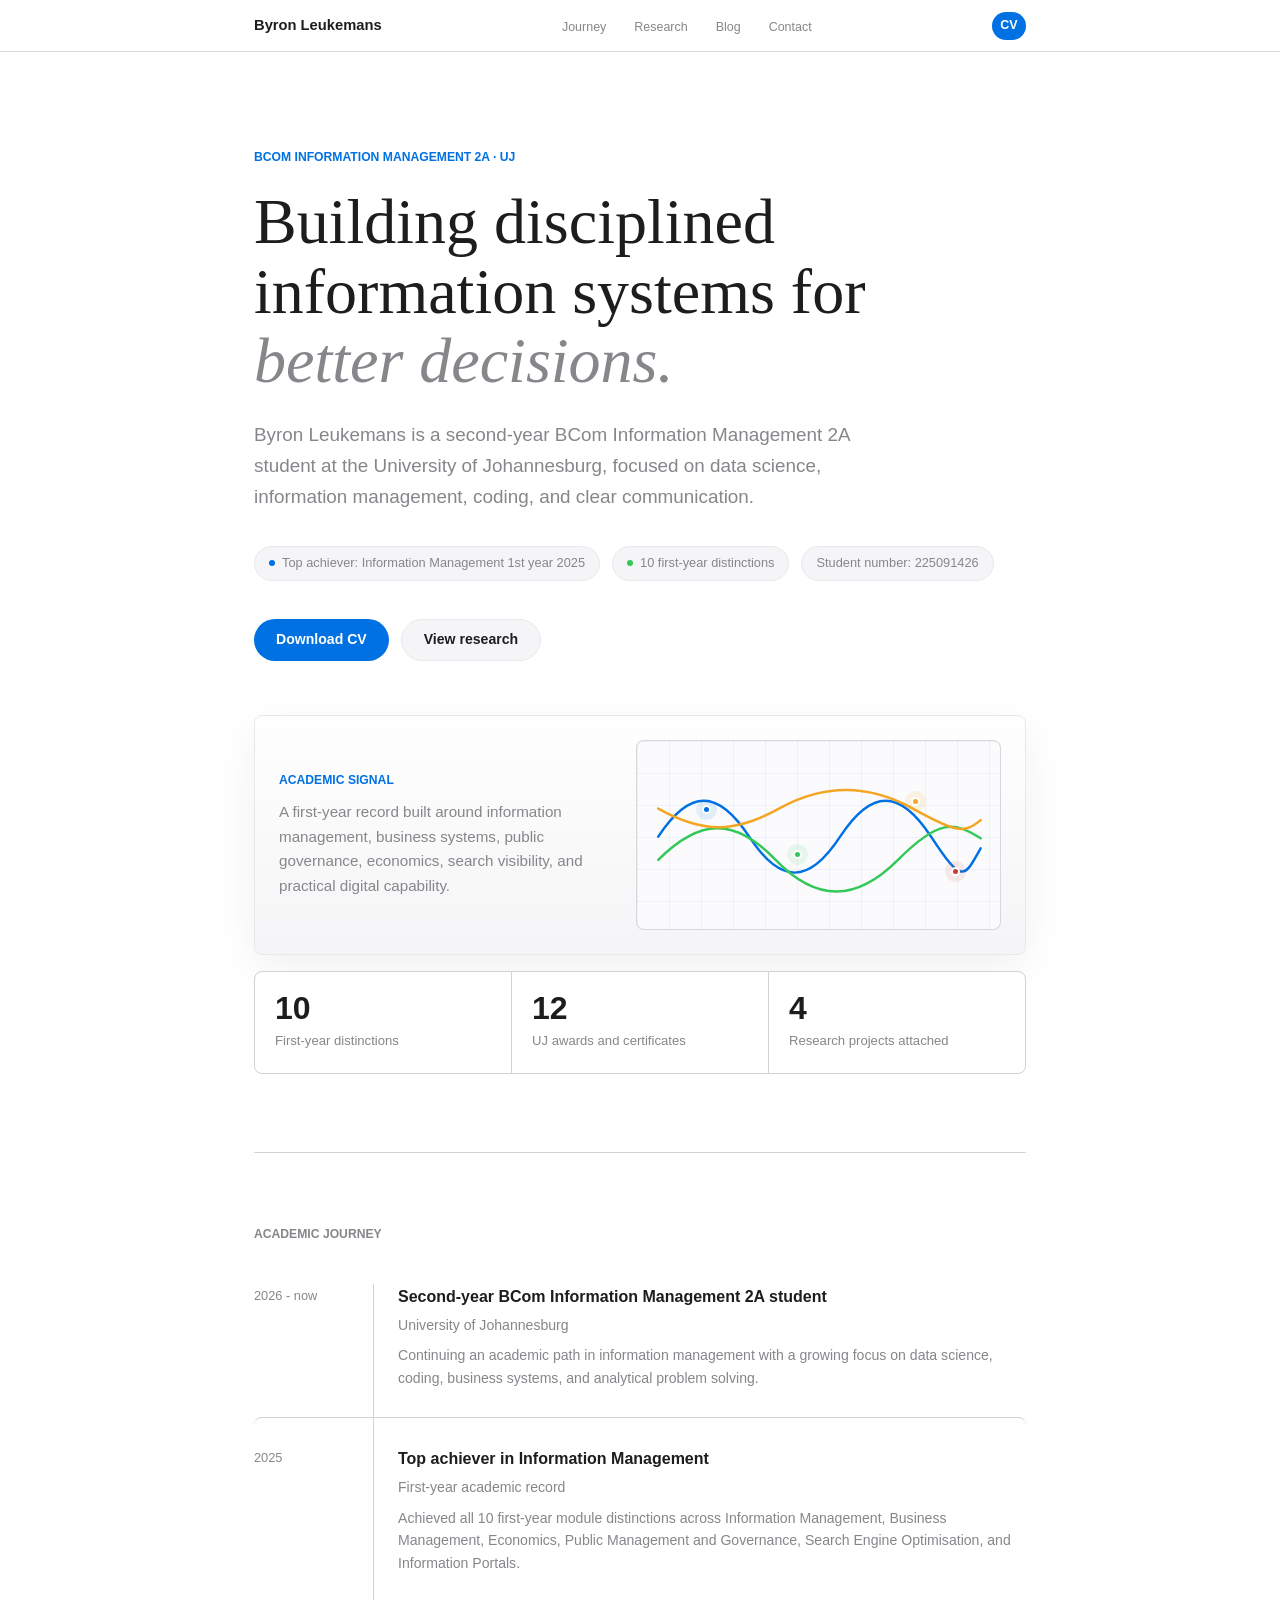
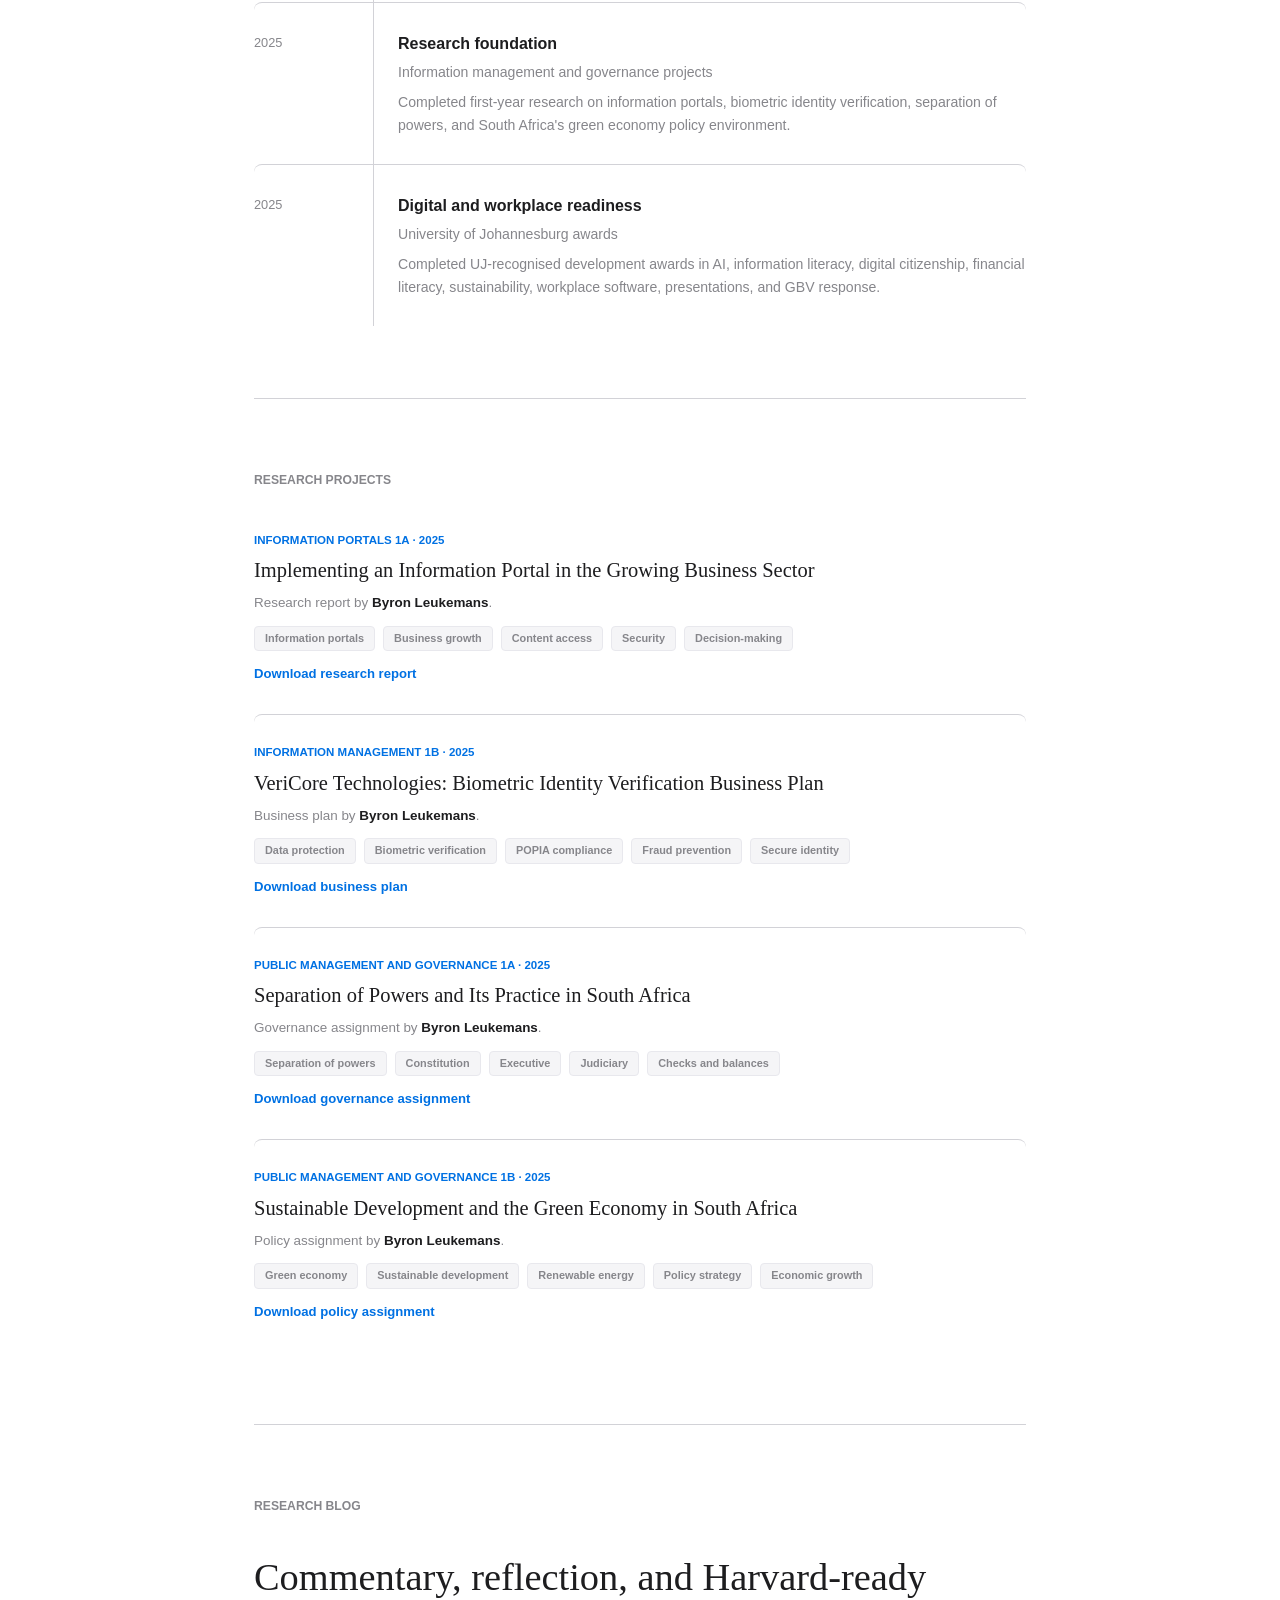
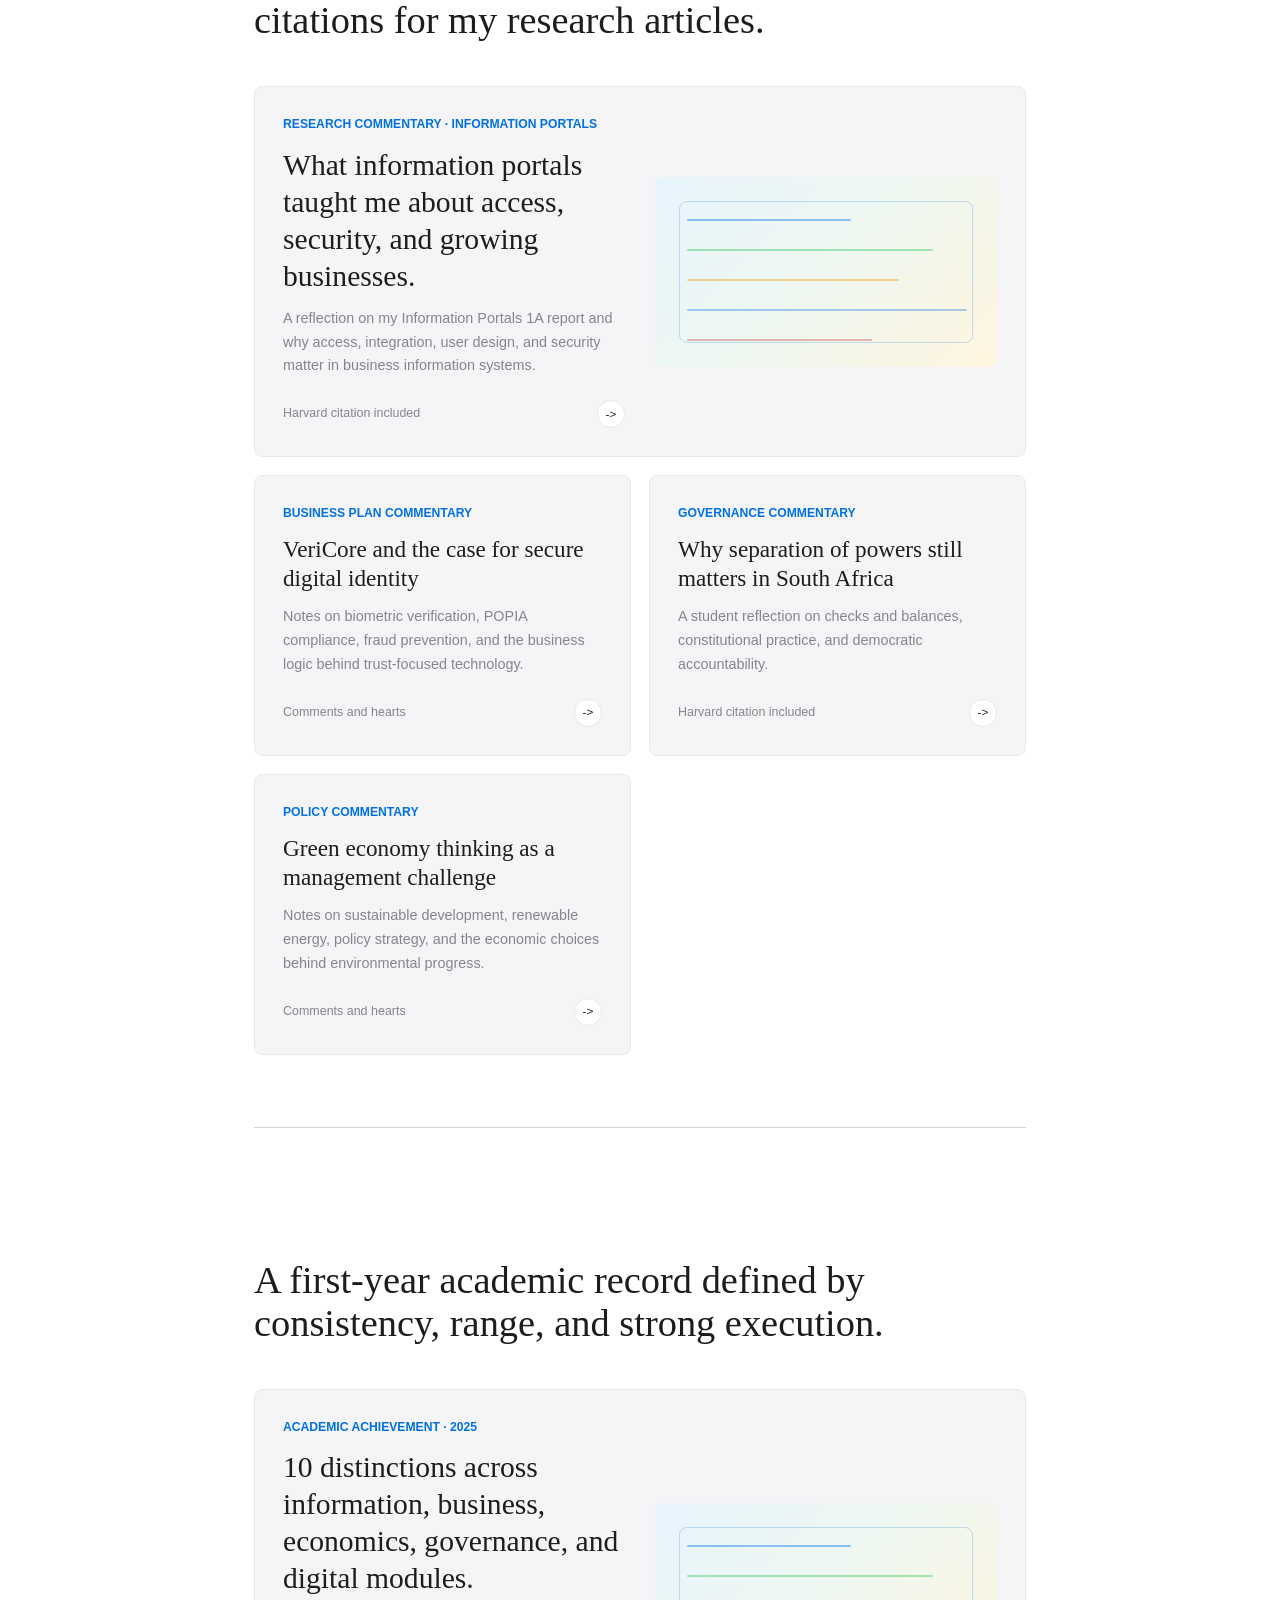
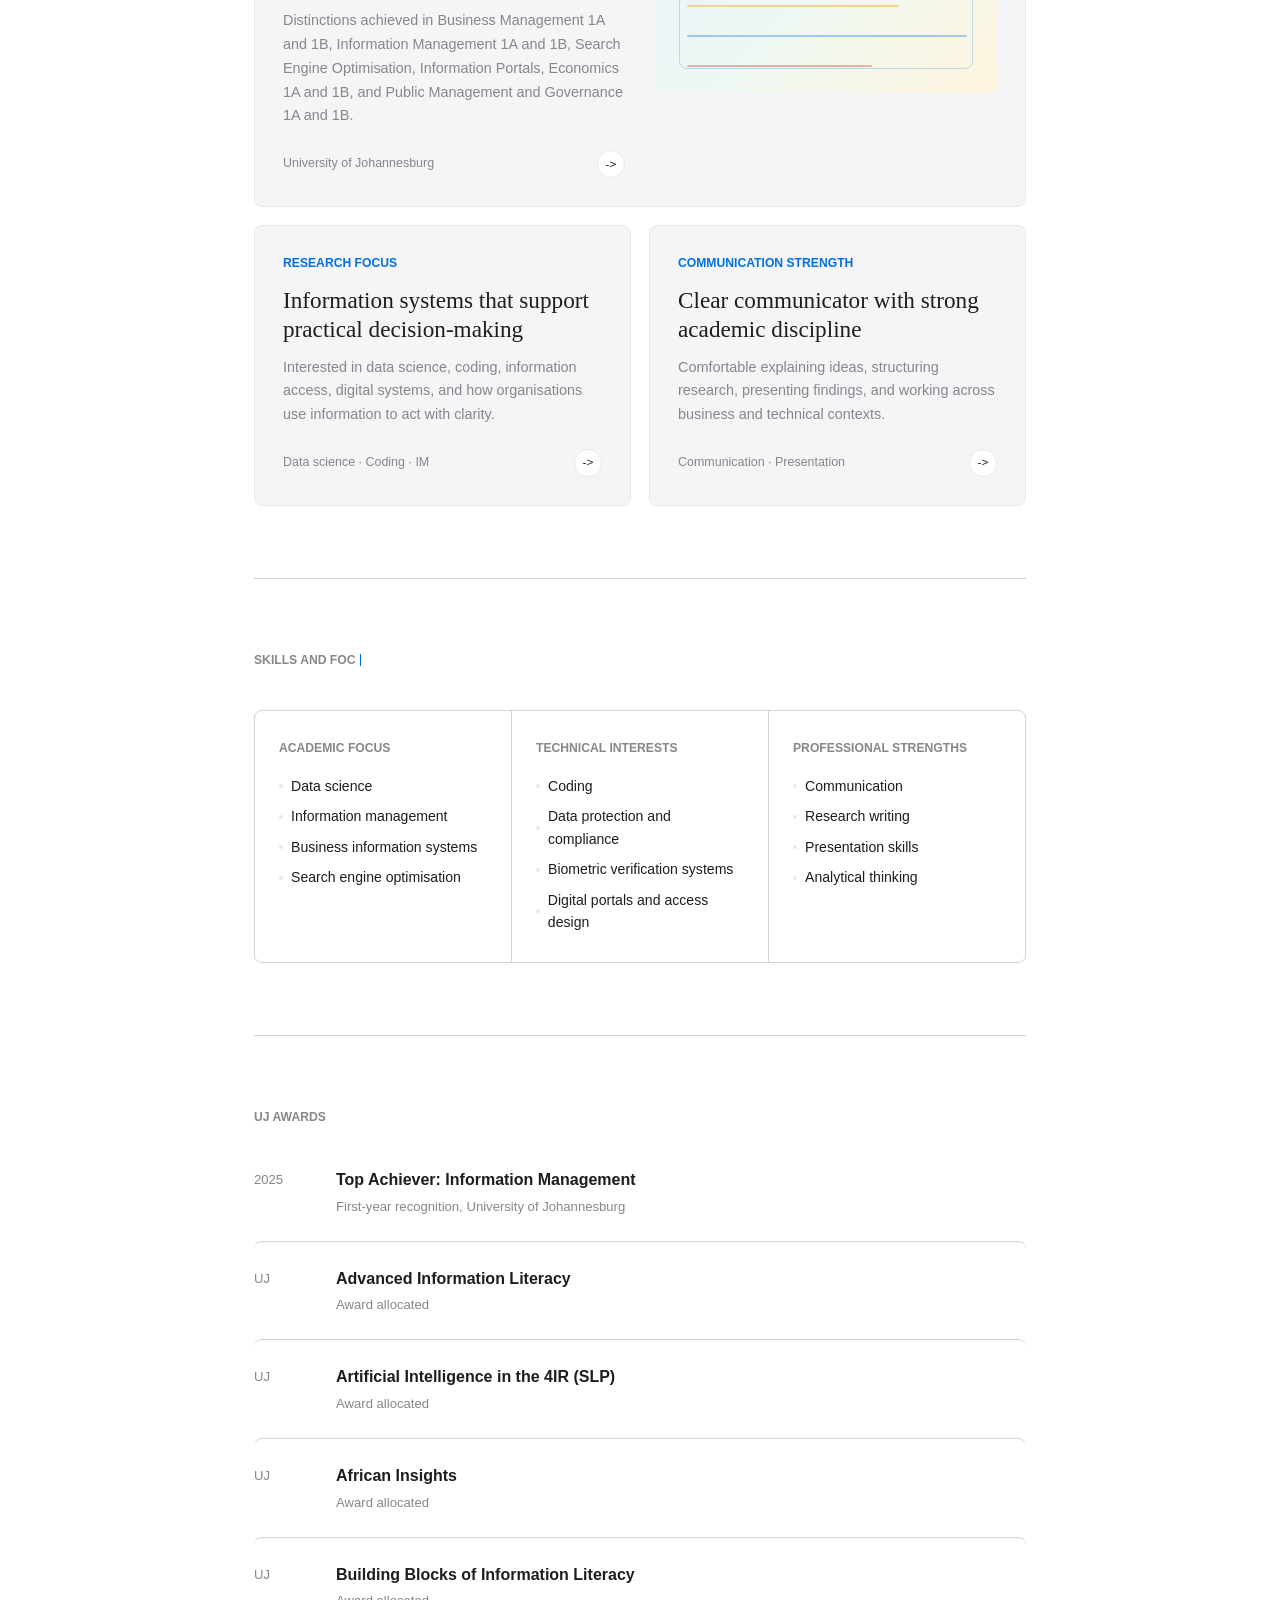
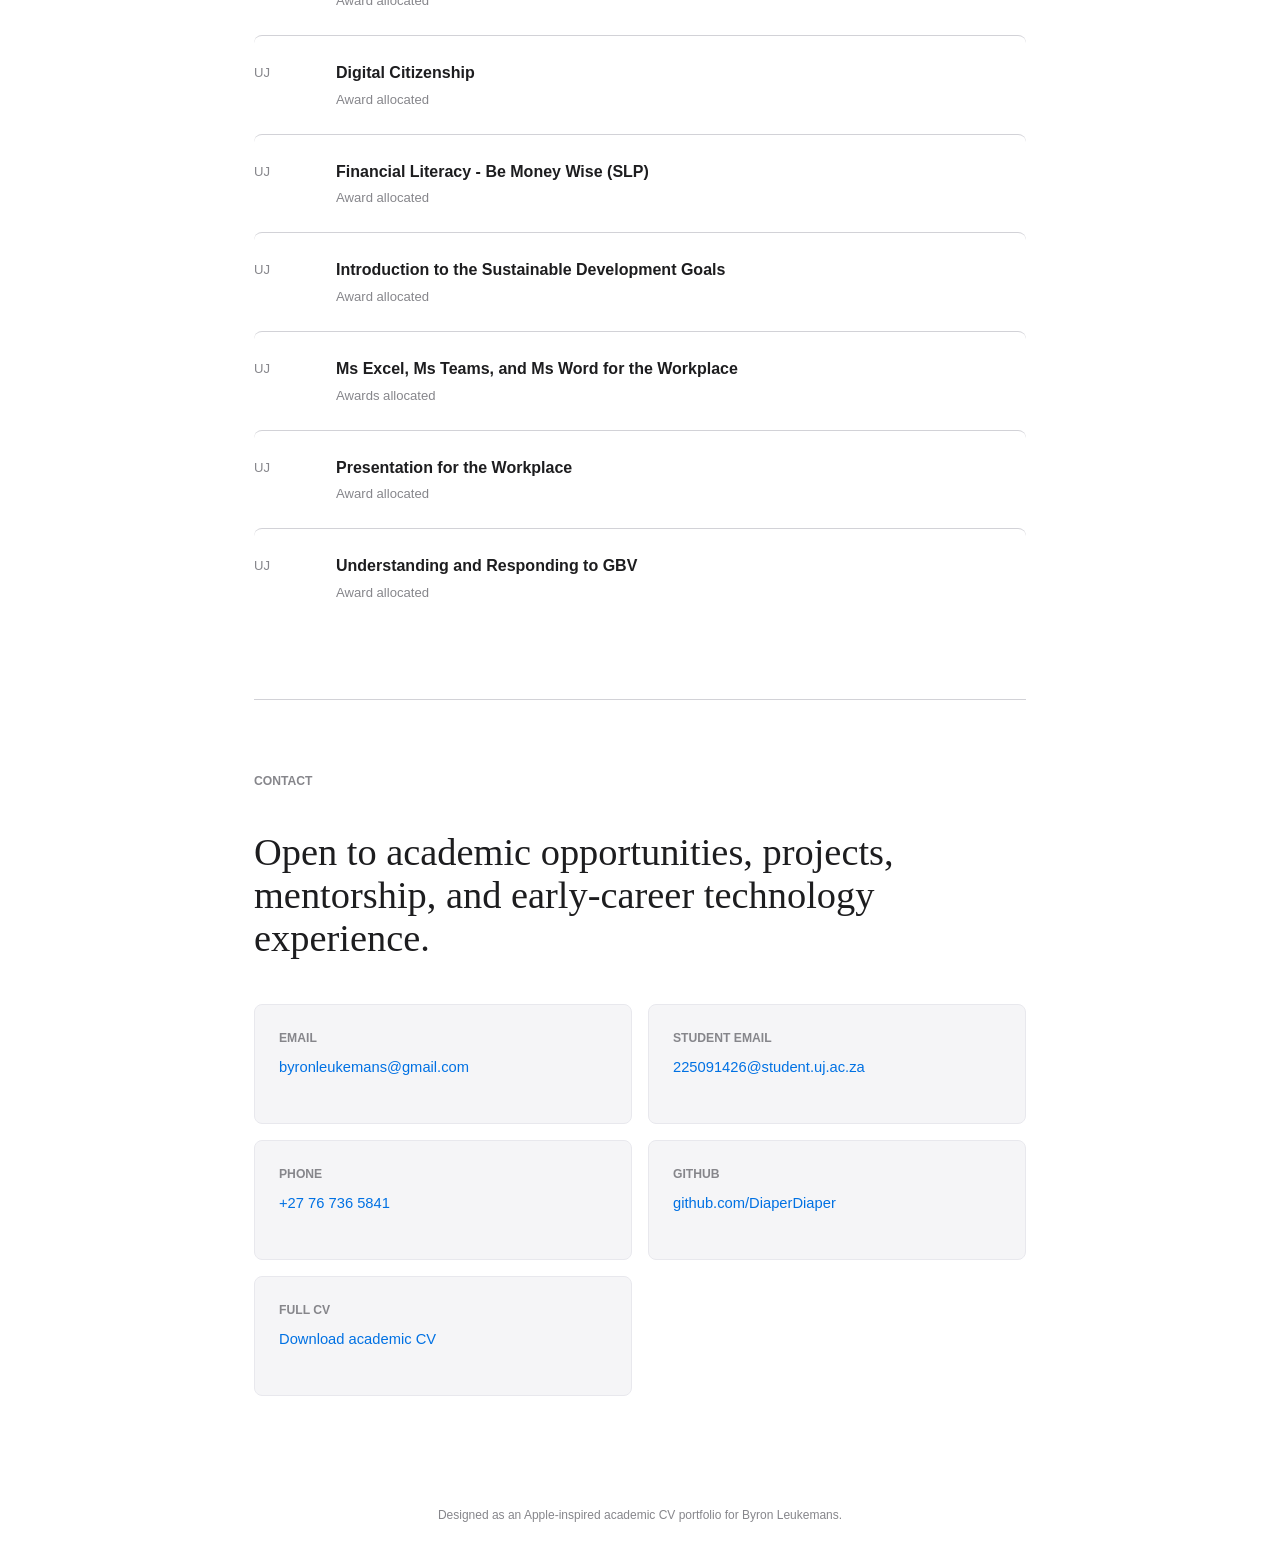
==== index.html @ 062dad2b "Add research blog with citations and comments" ====
<!doctype html>
<html lang="en">
  <head>
    <meta charset="utf-8" />
    <meta name="viewport" content="width=device-width, initial-scale=1" />
    <title>Byron Leukemans | Academic CV</title>
    <meta
      name="description"
      content="Apple-inspired academic CV website for Byron Leukemans, BCom Information Management student."
    />
    <meta name="theme-color" content="#001b38" />
    <link rel="icon" type="image/png" href="assets/byron-leukemans-favicon.png" />
    <link rel="apple-touch-icon" href="assets/byron-leukemans-favicon.png" />
    <link rel="stylesheet" href="styles.css" />
  </head>
  <body>
    <div class="scroll-progress" aria-hidden="true"></div>

    <nav class="site-nav" aria-label="Primary navigation">
      <div class="nav-inner">
        <a class="nav-name" href="#top">Byron Leukemans</a>
        <ul class="nav-links">
          <li><a href="#appointments">Journey</a></li>
          <li><a href="#publications">Research</a></li>
          <li><a href="#blog">Blog</a></li>
          <li><a href="#contact">Contact</a></li>
        </ul>
        <a
          class="nav-cv"
          href="assets/Byron-Leukemans-Academic-CV.pdf"
          download
        >
          CV
        </a>
      </div>
    </nav>

    <main class="page" id="top">
      <section class="hero" id="profile">
        <p class="hero-eyebrow fade-up">BCom Information Management 2A · UJ</p>
        <h1 class="fade-up">
          Building disciplined information systems for <em>better decisions.</em>
        </h1>
        <p class="hero-bio fade-up">
          Byron Leukemans is a second-year BCom Information Management 2A
          student at the University of Johannesburg, focused on data science,
          information management, coding, and clear communication.
        </p>

        <div class="hero-meta fade-up" aria-label="Academic profile details">
          <span class="pill"><span class="pill-dot"></span>Top achiever: Information Management 1st year 2025</span>
          <span class="pill"><span class="pill-dot green"></span>10 first-year distinctions</span>
          <span class="pill">Student number: 225091426</span>
        </div>

        <div class="cta-row fade-up">
          <a
            class="btn btn-primary"
            href="assets/Byron-Leukemans-Academic-CV.pdf"
            download
          >
            Download CV
          </a>
          <a class="btn btn-ghost" href="#publications">View research</a>
        </div>

        <div class="signal-panel reveal">
          <div class="signal-copy">
            <p class="signal-label">Academic signal</p>
            <p>
              A first-year record built around information management, business
              systems, public governance, economics, search visibility, and
              practical digital capability.
            </p>
          </div>
          <div class="signal-visual" aria-hidden="true">
            <svg viewBox="0 0 420 180" role="img">
              <path
                class="wave wave-one"
                d="M16 92 C54 34 88 34 126 92 S198 150 236 92 308 34 346 92 386 142 406 106"
              />
              <path
                class="wave wave-two"
                d="M16 120 C66 70 108 68 158 120 S256 170 306 120 374 74 406 94"
              />
              <path
                class="wave wave-three"
                d="M16 58 C70 88 108 88 162 58 S270 28 324 58 386 88 406 72"
              />
            </svg>
            <span class="node n1"></span>
            <span class="node n2"></span>
            <span class="node n3"></span>
            <span class="node n4"></span>
          </div>
        </div>

        <div class="stat-strip stagger">
          <div>
            <strong data-count="10">0</strong>
            <span>First-year distinctions</span>
          </div>
          <div>
            <strong data-count="12">0</strong>
            <span>UJ awards and certificates</span>
          </div>
          <div>
            <strong data-count="4">0</strong>
            <span>Research projects attached</span>
          </div>
        </div>
      </section>

      <section id="appointments">
        <p class="section-label reveal">Academic Journey</p>
        <div class="timeline stagger">
          <article class="timeline-item">
            <span class="t-year">2026 - now</span>
            <div>
              <p class="t-title">Second-year BCom Information Management 2A student</p>
              <p class="t-place">University of Johannesburg</p>
              <p class="t-desc">
                Continuing an academic path in information management with a
                growing focus on data science, coding, business systems, and
                analytical problem solving.
              </p>
            </div>
          </article>
          <article class="timeline-item">
            <span class="t-year">2025</span>
            <div>
              <p class="t-title">Top achiever in Information Management</p>
              <p class="t-place">First-year academic record</p>
              <p class="t-desc">
                Achieved all 10 first-year module distinctions across
                Information Management, Business Management, Economics, Public
                Management and Governance, Search Engine Optimisation, and
                Information Portals.
              </p>
            </div>
          </article>
          <article class="timeline-item">
            <span class="t-year">2025</span>
            <div>
              <p class="t-title">Research foundation</p>
              <p class="t-place">Information management and governance projects</p>
              <p class="t-desc">
                Completed first-year research on information portals, biometric
                identity verification, separation of powers, and South Africa's
                green economy policy environment.
              </p>
            </div>
          </article>
          <article class="timeline-item">
            <span class="t-year">2025</span>
            <div>
              <p class="t-title">Digital and workplace readiness</p>
              <p class="t-place">University of Johannesburg awards</p>
              <p class="t-desc">
                Completed UJ-recognised development awards in AI, information
                literacy, digital citizenship, financial literacy, sustainability,
                workplace software, presentations, and GBV response.
              </p>
            </div>
          </article>
        </div>
      </section>

      <section id="publications">
        <p class="section-label reveal">Research Projects</p>
        <div class="pub-list stagger">
          <article class="pub-item">
            <p class="pub-venue">Information Portals 1A · 2025</p>
            <p class="pub-title">
              Implementing an Information Portal in the Growing Business Sector
            </p>
            <p class="pub-authors">
              Research report by <strong>Byron Leukemans</strong>.
            </p>
            <div class="pub-tags">
              <span class="tag">Information portals</span>
              <span class="tag">Business growth</span>
              <span class="tag">Content access</span>
              <span class="tag">Security</span>
              <span class="tag">Decision-making</span>
            </div>
            <a
              class="pub-link"
              href="assets/research/information-portals-1a-report.docx"
              download
            >
              Download research report
            </a>
          </article>

          <article class="pub-item">
            <p class="pub-venue">Information Management 1B · 2025</p>
            <p class="pub-title">
              VeriCore Technologies: Biometric Identity Verification Business Plan
            </p>
            <p class="pub-authors">
              Business plan by <strong>Byron Leukemans</strong>.
            </p>
            <div class="pub-tags">
              <span class="tag">Data protection</span>
              <span class="tag">Biometric verification</span>
              <span class="tag">POPIA compliance</span>
              <span class="tag">Fraud prevention</span>
              <span class="tag">Secure identity</span>
            </div>
            <a
              class="pub-link"
              href="assets/research/information-management-1b-vericore-business-plan.pdf"
              download
            >
              Download business plan
            </a>
          </article>

          <article class="pub-item">
            <p class="pub-venue">Public Management and Governance 1A · 2025</p>
            <p class="pub-title">
              Separation of Powers and Its Practice in South Africa
            </p>
            <p class="pub-authors">
              Governance assignment by <strong>Byron Leukemans</strong>.
            </p>
            <div class="pub-tags">
              <span class="tag">Separation of powers</span>
              <span class="tag">Constitution</span>
              <span class="tag">Executive</span>
              <span class="tag">Judiciary</span>
              <span class="tag">Checks and balances</span>
            </div>
            <a
              class="pub-link"
              href="assets/research/public-management-governance-1a-separation-powers.pdf"
              download
            >
              Download governance assignment
            </a>
          </article>

          <article class="pub-item">
            <p class="pub-venue">Public Management and Governance 1B · 2025</p>
            <p class="pub-title">
              Sustainable Development and the Green Economy in South Africa
            </p>
            <p class="pub-authors">
              Policy assignment by <strong>Byron Leukemans</strong>.
            </p>
            <div class="pub-tags">
              <span class="tag">Green economy</span>
              <span class="tag">Sustainable development</span>
              <span class="tag">Renewable energy</span>
              <span class="tag">Policy strategy</span>
              <span class="tag">Economic growth</span>
            </div>
            <a
              class="pub-link"
              href="assets/research/public-management-governance-1b-green-economy.docx"
              download
            >
              Download policy assignment
            </a>
          </article>
        </div>
      </section>

      <section id="blog">
        <p class="section-label reveal">Research Blog</p>
        <p class="section-title reveal">
          Commentary, reflection, and Harvard-ready citations for my research articles.
        </p>
        <div class="writing-grid stagger">
          <a class="writing-card featured" href="blog/information-portals.html" data-tilt>
            <div>
              <p class="card-label">Research commentary · Information Portals</p>
              <p class="card-title">
                What information portals taught me about access, security, and growing businesses.
              </p>
              <p class="card-excerpt">
                A reflection on my Information Portals 1A report and why access,
                integration, user design, and security matter in business information systems.
              </p>
              <div class="card-footer">
                <span>Harvard citation included</span>
                <span class="card-arrow">-></span>
              </div>
            </div>
            <div class="memory-card-visual" aria-hidden="true">
              <span></span>
              <span></span>
              <span></span>
              <span></span>
              <span></span>
            </div>
          </a>

          <a class="writing-card" href="blog/vericore-identity-verification.html" data-tilt>
            <p class="card-label">Business plan commentary</p>
            <p class="card-title">VeriCore and the case for secure digital identity</p>
            <p class="card-excerpt">
              Notes on biometric verification, POPIA compliance, fraud prevention,
              and the business logic behind trust-focused technology.
            </p>
            <div class="card-footer">
              <span>Comments and hearts</span>
              <span class="card-arrow">-></span>
            </div>
          </a>

          <a class="writing-card" href="blog/separation-of-powers.html" data-tilt>
            <p class="card-label">Governance commentary</p>
            <p class="card-title">Why separation of powers still matters in South Africa</p>
            <p class="card-excerpt">
              A student reflection on checks and balances, constitutional practice,
              and democratic accountability.
            </p>
            <div class="card-footer">
              <span>Harvard citation included</span>
              <span class="card-arrow">-></span>
            </div>
          </a>

          <a class="writing-card" href="blog/green-economy.html" data-tilt>
            <p class="card-label">Policy commentary</p>
            <p class="card-title">Green economy thinking as a management challenge</p>
            <p class="card-excerpt">
              Notes on sustainable development, renewable energy, policy strategy,
              and the economic choices behind environmental progress.
            </p>
            <div class="card-footer">
              <span>Comments and hearts</span>
              <span class="card-arrow">-></span>
            </div>
          </a>
        </div>
      </section>

      <section id="writing">
        <p class="section-label reveal">Distinctions</p>
        <p class="section-title reveal">
          A first-year academic record defined by consistency, range, and strong execution.
        </p>
        <div class="writing-grid stagger">
          <a class="writing-card featured" href="#expertise" data-tilt>
            <div>
              <p class="card-label">Academic achievement · 2025</p>
              <p class="card-title">
                10 distinctions across information, business, economics, governance, and digital modules.
              </p>
              <p class="card-excerpt">
                Distinctions achieved in Business Management 1A and 1B,
                Information Management 1A and 1B, Search Engine Optimisation,
                Information Portals, Economics 1A and 1B, and Public Management
                and Governance 1A and 1B.
              </p>
              <div class="card-footer">
                <span>University of Johannesburg</span>
                <span class="card-arrow">-></span>
              </div>
            </div>
            <div class="memory-card-visual" aria-hidden="true">
              <span></span>
              <span></span>
              <span></span>
              <span></span>
              <span></span>
            </div>
          </a>

          <a class="writing-card" href="#publications" data-tilt>
            <p class="card-label">Research focus</p>
            <p class="card-title">Information systems that support practical decision-making</p>
            <p class="card-excerpt">
              Interested in data science, coding, information access, digital
              systems, and how organisations use information to act with clarity.
            </p>
            <div class="card-footer">
              <span>Data science · Coding · IM</span>
              <span class="card-arrow">-></span>
            </div>
          </a>

          <a class="writing-card" href="#contact" data-tilt>
            <p class="card-label">Communication strength</p>
            <p class="card-title">Clear communicator with strong academic discipline</p>
            <p class="card-excerpt">
              Comfortable explaining ideas, structuring research, presenting
              findings, and working across business and technical contexts.
            </p>
            <div class="card-footer">
              <span>Communication · Presentation</span>
              <span class="card-arrow">-></span>
            </div>
          </a>
        </div>
      </section>

      <section id="expertise">
        <p class="section-label reveal">Skills and Focus</p>
        <div class="skills-grid reveal">
          <div class="skill-cell">
            <p class="skill-cell-label">Academic focus</p>
            <div class="skill-items">
              <span class="skill-item">Data science</span>
              <span class="skill-item">Information management</span>
              <span class="skill-item">Business information systems</span>
              <span class="skill-item">Search engine optimisation</span>
            </div>
          </div>
          <div class="skill-cell">
            <p class="skill-cell-label">Technical interests</p>
            <div class="skill-items">
              <span class="skill-item">Coding</span>
              <span class="skill-item">Data protection and compliance</span>
              <span class="skill-item">Biometric verification systems</span>
              <span class="skill-item">Digital portals and access design</span>
            </div>
          </div>
          <div class="skill-cell">
            <p class="skill-cell-label">Professional strengths</p>
            <div class="skill-items">
              <span class="skill-item">Communication</span>
              <span class="skill-item">Research writing</span>
              <span class="skill-item">Presentation skills</span>
              <span class="skill-item">Analytical thinking</span>
            </div>
          </div>
        </div>
      </section>

      <section id="awards">
        <p class="section-label reveal">UJ Awards</p>
        <div class="award-list stagger">
          <article class="award-item">
            <span class="award-year">2025</span>
            <div>
              <p class="award-name">Top Achiever: Information Management</p>
              <p class="award-org">First-year recognition, University of Johannesburg</p>
            </div>
          </article>
          <article class="award-item">
            <span class="award-year">UJ</span>
            <div>
              <p class="award-name">Advanced Information Literacy</p>
              <p class="award-org">Award allocated</p>
            </div>
          </article>
          <article class="award-item">
            <span class="award-year">UJ</span>
            <div>
              <p class="award-name">Artificial Intelligence in the 4IR (SLP)</p>
              <p class="award-org">Award allocated</p>
            </div>
          </article>
          <article class="award-item">
            <span class="award-year">UJ</span>
            <div>
              <p class="award-name">African Insights</p>
              <p class="award-org">Award allocated</p>
            </div>
          </article>
          <article class="award-item">
            <span class="award-year">UJ</span>
            <div>
              <p class="award-name">Building Blocks of Information Literacy</p>
              <p class="award-org">Award allocated</p>
            </div>
          </article>
          <article class="award-item">
            <span class="award-year">UJ</span>
            <div>
              <p class="award-name">Digital Citizenship</p>
              <p class="award-org">Award allocated</p>
            </div>
          </article>
          <article class="award-item">
            <span class="award-year">UJ</span>
            <div>
              <p class="award-name">Financial Literacy - Be Money Wise (SLP)</p>
              <p class="award-org">Award allocated</p>
            </div>
          </article>
          <article class="award-item">
            <span class="award-year">UJ</span>
            <div>
              <p class="award-name">Introduction to the Sustainable Development Goals</p>
              <p class="award-org">Award allocated</p>
            </div>
          </article>
          <article class="award-item">
            <span class="award-year">UJ</span>
            <div>
              <p class="award-name">Ms Excel, Ms Teams, and Ms Word for the Workplace</p>
              <p class="award-org">Awards allocated</p>
            </div>
          </article>
          <article class="award-item">
            <span class="award-year">UJ</span>
            <div>
              <p class="award-name">Presentation for the Workplace</p>
              <p class="award-org">Award allocated</p>
            </div>
          </article>
          <article class="award-item">
            <span class="award-year">UJ</span>
            <div>
              <p class="award-name">Understanding and Responding to GBV</p>
              <p class="award-org">Award allocated</p>
            </div>
          </article>
        </div>
      </section>

      <section id="contact">
        <p class="section-label reveal">Contact</p>
        <p class="section-title reveal">
          Open to academic opportunities, projects, mentorship, and early-career technology experience.
        </p>
        <div class="contact-grid stagger">
          <a class="contact-card" href="mailto:byronleukemans@gmail.com">
            <p class="contact-card-label">Email</p>
            <p class="contact-card-value">byronleukemans@gmail.com</p>
          </a>
          <a class="contact-card" href="mailto:225091426@student.uj.ac.za">
            <p class="contact-card-label">Student email</p>
            <p class="contact-card-value">225091426@student.uj.ac.za</p>
          </a>
          <a class="contact-card" href="tel:+27767365841">
            <p class="contact-card-label">Phone</p>
            <p class="contact-card-value">+27 76 736 5841</p>
          </a>
          <a class="contact-card" href="https://github.com/DiaperDiaper" target="_blank" rel="noreferrer">
            <p class="contact-card-label">GitHub</p>
            <p class="contact-card-value">github.com/DiaperDiaper</p>
          </a>
          <a
            class="contact-card"
            href="assets/Byron-Leukemans-Academic-CV.pdf"
            download
          >
            <p class="contact-card-label">Full CV</p>
            <p class="contact-card-value">Download academic CV</p>
          </a>
        </div>
      </section>
    </main>

    <footer class="page-footer reveal">
      <p>Designed as an Apple-inspired academic CV portfolio for Byron Leukemans.</p>
    </footer>

    <script src="script.js"></script>
  </body>
</html>
---- styles.css ----
:root {
  --white: #ffffff;
  --near-white: #f5f5f7;
  --soft-white: #fbfbfd;
  --light-gray: #e8e8ed;
  --divider: #d2d2d7;
  --mid-gray: #86868b;
  --dark-gray: #1d1d1f;
  --accent: #0071e3;
  --accent-hover: #0077ed;
  --green: #34c759;
  --amber: #f5a524;
  --rose: #c83b3b;
  --max: 820px;
  --nav-h: 52px;
  --radius: 8px;
  --spring: cubic-bezier(0.22, 1, 0.36, 1);
  --ease-out: cubic-bezier(0.16, 1, 0.3, 1);
  font-family: -apple-system, BlinkMacSystemFont, "SF Pro Text", "Segoe UI", sans-serif;
  color-scheme: light;
}

*,
*::before,
*::after {
  box-sizing: border-box;
}

html {
  scroll-behavior: smooth;
}

body {
  min-width: 320px;
  margin: 0;
  background: var(--white);
  color: var(--dark-gray);
  font-size: 17px;
  line-height: 1.6;
  overflow-x: hidden;
  -webkit-font-smoothing: antialiased;
  text-rendering: optimizeLegibility;
}

a {
  color: inherit;
  text-decoration: none;
}

p,
h1 {
  margin-top: 0;
}

.scroll-progress {
  position: fixed;
  top: 0;
  left: 0;
  z-index: 200;
  width: 0;
  height: 2px;
  background: var(--accent);
  transform-origin: left center;
}

.site-nav {
  position: sticky;
  top: 0;
  z-index: 100;
  height: var(--nav-h);
  border-bottom: 1px solid rgba(210, 210, 215, 0.84);
  background: rgba(255, 255, 255, 0.82);
  backdrop-filter: saturate(180%) blur(20px);
  animation: fadeIn 500ms ease both;
}

.nav-inner {
  display: flex;
  align-items: center;
  justify-content: space-between;
  width: 100%;
  max-width: var(--max);
  height: 100%;
  margin: 0 auto;
  padding: 0 24px;
}

.nav-name {
  font-size: 0.92rem;
  font-weight: 600;
  letter-spacing: 0;
  transition: opacity 180ms ease;
}

.nav-name:hover {
  opacity: 0.62;
}

.nav-links {
  display: flex;
  gap: 28px;
  margin: 0;
  padding: 0;
  list-style: none;
}

.nav-links a {
  position: relative;
  padding-bottom: 2px;
  color: var(--mid-gray);
  font-size: 0.78rem;
  letter-spacing: 0;
  transition: color 180ms ease;
}

.nav-links a::after {
  position: absolute;
  bottom: -3px;
  left: 0;
  width: 100%;
  height: 1px;
  content: "";
  background: var(--accent);
  transform: scaleX(0);
  transform-origin: left center;
  transition: transform 250ms var(--spring);
}

.nav-links a:hover,
.nav-links a.is-active {
  color: var(--dark-gray);
}

.nav-links a:hover::after,
.nav-links a.is-active::after {
  transform: scaleX(1);
}

.nav-cv {
  display: inline-flex;
  align-items: center;
  justify-content: center;
  min-width: 34px;
  height: 28px;
  border-radius: 999px;
  background: var(--accent);
  color: var(--white);
  font-size: 0.78rem;
  font-weight: 600;
  letter-spacing: 0;
  transition: background 180ms ease, transform 180ms var(--spring), box-shadow 180ms ease;
}

.nav-cv:hover {
  background: var(--accent-hover);
  box-shadow: 0 5px 18px rgba(0, 113, 227, 0.28);
  transform: translateY(-1px);
}

.page,
.page-footer {
  width: 100%;
  max-width: var(--max);
  margin: 0 auto;
  padding: 0 24px;
}

.hero {
  position: relative;
  padding: 96px 0 78px;
  border-bottom: 1px solid var(--divider);
}

.hero-eyebrow,
.section-label,
.signal-label,
.card-label,
.skill-cell-label,
.contact-card-label {
  color: var(--accent);
  font-size: 0.76rem;
  font-weight: 600;
  letter-spacing: 0;
  text-transform: uppercase;
}

.hero-eyebrow {
  margin-bottom: 20px;
}

.hero h1 {
  max-width: 760px;
  margin-bottom: 24px;
  color: var(--dark-gray);
  font-family: Georgia, "Times New Roman", serif;
  font-size: 4rem;
  font-weight: 400;
  letter-spacing: 0;
  line-height: 1.08;
  cursor: default;
}

.hero h1 em {
  color: var(--mid-gray);
  font-style: italic;
}

.hero h1:hover {
  background: linear-gradient(90deg, var(--dark-gray), var(--accent), var(--dark-gray));
  background-size: 200% auto;
  background-clip: text;
  -webkit-background-clip: text;
  -webkit-text-fill-color: transparent;
  animation: shimmer 1700ms linear infinite;
}

.hero h1:hover em {
  -webkit-text-fill-color: transparent;
}

.hero-bio {
  max-width: 600px;
  margin-bottom: 34px;
  color: var(--mid-gray);
  font-size: 1.18rem;
  font-weight: 300;
  line-height: 1.65;
}

.hero-meta,
.cta-row {
  display: flex;
  flex-wrap: wrap;
  gap: 12px;
}

.pill {
  display: inline-flex;
  align-items: center;
  gap: 7px;
  min-height: 33px;
  padding: 6px 14px;
  border: 1px solid var(--light-gray);
  border-radius: 999px;
  background: var(--near-white);
  color: var(--mid-gray);
  font-size: 0.8rem;
  font-weight: 400;
  letter-spacing: 0;
  transition: border-color 180ms ease, color 180ms ease, transform 220ms var(--spring), box-shadow 220ms ease;
}

.pill:hover {
  border-color: var(--accent);
  color: var(--dark-gray);
  box-shadow: 0 2px 14px rgba(0, 113, 227, 0.12);
  transform: scale(1.04);
}

.pill-dot {
  width: 6px;
  height: 6px;
  border-radius: 50%;
  background: var(--accent);
  animation: pulseDot 2400ms ease-in-out infinite;
}

.pill-dot.green {
  background: var(--green);
  animation-delay: 650ms;
}

.cta-row {
  margin-top: 38px;
}

.btn {
  position: relative;
  display: inline-flex;
  align-items: center;
  justify-content: center;
  min-height: 42px;
  padding: 0 22px;
  border: 0;
  border-radius: 999px;
  font: inherit;
  font-size: 0.88rem;
  font-weight: 600;
  letter-spacing: 0;
  overflow: hidden;
  cursor: pointer;
  transition: background 160ms ease, transform 160ms var(--spring), box-shadow 160ms ease;
}

.btn:active {
  transform: scale(0.96);
}

.btn-primary {
  background: var(--accent);
  color: var(--white);
}

.btn-primary:hover {
  background: var(--accent-hover);
  box-shadow: 0 5px 22px rgba(0, 113, 227, 0.3);
  transform: translateY(-2px);
}

.btn-ghost {
  border: 1px solid var(--light-gray);
  background: var(--near-white);
  color: var(--dark-gray);
}

.btn-ghost:hover {
  background: var(--light-gray);
  transform: translateY(-2px);
}

.signal-panel {
  display: grid;
  grid-template-columns: minmax(0, 0.9fr) minmax(280px, 1fr);
  gap: 28px;
  align-items: center;
  margin-top: 54px;
  padding: 24px;
  border: 1px solid var(--light-gray);
  border-radius: var(--radius);
  background:
    linear-gradient(180deg, rgba(255, 255, 255, 0.94), rgba(245, 245, 247, 0.92)),
    var(--near-white);
  box-shadow: 0 14px 44px rgba(0, 0, 0, 0.06);
  overflow: hidden;
}

.signal-copy p:not(.signal-label) {
  margin: 0;
  color: var(--mid-gray);
  font-size: 0.95rem;
  font-weight: 300;
  line-height: 1.62;
}

.signal-label {
  margin-bottom: 10px;
}

.signal-visual {
  position: relative;
  min-height: 190px;
  border: 1px solid rgba(210, 210, 215, 0.86);
  border-radius: var(--radius);
  background:
    linear-gradient(90deg, rgba(0, 113, 227, 0.07) 1px, transparent 1px),
    linear-gradient(180deg, rgba(0, 113, 227, 0.06) 1px, transparent 1px),
    var(--soft-white);
  background-size: 32px 32px;
  overflow: hidden;
}

.signal-visual::after {
  position: absolute;
  inset: 0;
  content: "";
  background: linear-gradient(110deg, transparent 20%, rgba(255, 255, 255, 0.72), transparent 64%);
  transform: translateX(-120%);
  animation: panelSweep 5200ms var(--ease-out) infinite;
}

.signal-visual svg {
  position: absolute;
  inset: 8px;
  width: calc(100% - 16px);
  height: calc(100% - 16px);
}

.wave {
  fill: none;
  stroke-linecap: round;
  stroke-width: 3;
  stroke-dasharray: 560;
  stroke-dashoffset: 560;
  animation: drawWave 2600ms var(--ease-out) forwards, breatheWave 4600ms ease-in-out 2600ms infinite;
}

.wave-one {
  stroke: var(--accent);
}

.wave-two {
  stroke: var(--green);
  animation-delay: 220ms, 2820ms;
}

.wave-three {
  stroke: var(--amber);
  animation-delay: 420ms, 3020ms;
}

.node {
  position: absolute;
  width: 9px;
  height: 9px;
  border: 2px solid var(--white);
  border-radius: 50%;
  background: var(--accent);
  box-shadow: 0 0 0 6px rgba(0, 113, 227, 0.1);
  animation: nodePing 2600ms ease-in-out infinite;
}

.n1 {
  top: 34%;
  left: 18%;
}

.n2 {
  top: 58%;
  left: 43%;
  background: var(--green);
  box-shadow: 0 0 0 6px rgba(52, 199, 89, 0.1);
  animation-delay: 420ms;
}

.n3 {
  top: 30%;
  right: 22%;
  background: var(--amber);
  box-shadow: 0 0 0 6px rgba(245, 165, 36, 0.12);
  animation-delay: 850ms;
}

.n4 {
  right: 11%;
  bottom: 28%;
  background: var(--rose);
  box-shadow: 0 0 0 6px rgba(200, 59, 59, 0.1);
  animation-delay: 1180ms;
}

.stat-strip {
  display: grid;
  grid-template-columns: repeat(3, 1fr);
  gap: 1px;
  margin-top: 16px;
  border: 1px solid var(--divider);
  border-radius: var(--radius);
  background: var(--divider);
  overflow: hidden;
}

.stat-strip div {
  padding: 20px;
  background: var(--white);
}

.stat-strip strong {
  display: block;
  margin-bottom: 2px;
  font-size: 2rem;
  line-height: 1;
}

.stat-strip span {
  color: var(--mid-gray);
  font-size: 0.82rem;
}

section {
  padding: 72px 0;
  border-bottom: 1px solid var(--divider);
}

section:last-of-type {
  border-bottom: 0;
}

.section-label {
  margin-bottom: 40px;
  color: var(--mid-gray);
}

.section-label.typing-label {
  min-height: 1.2em;
  white-space: nowrap;
}

.section-label.typing-label::after {
  display: inline-block;
  width: 1px;
  height: 1em;
  margin-left: 4px;
  background: var(--accent);
  content: "";
  transform: translateY(2px);
  opacity: 0;
}

.section-label.typing-label.is-typing::after {
  opacity: 1;
  animation: caretBlink 760ms steps(1) infinite;
}

.section-label.typing-label.typed::after {
  opacity: 0;
  transition: opacity 260ms ease;
}

.section-title {
  max-width: 720px;
  margin-bottom: 44px;
  color: var(--dark-gray);
  font-family: Georgia, "Times New Roman", serif;
  font-size: 2.4rem;
  font-weight: 400;
  letter-spacing: 0;
  line-height: 1.12;
}

.timeline {
  position: relative;
  display: flex;
  flex-direction: column;
}

.timeline::before {
  position: absolute;
  top: 0;
  bottom: 0;
  left: 119px;
  width: 1px;
  content: "";
  background: var(--divider);
  transform: scaleY(0);
  transform-origin: top center;
  transition: transform 1400ms var(--ease-out);
}

.timeline.visible::before {
  transform: scaleY(1);
}

.timeline-item {
  display: grid;
  grid-template-columns: 120px 1fr;
  gap: 24px;
  padding: 28px 0;
  border-top: 1px solid var(--divider);
  border-radius: var(--radius);
  transition: background 190ms ease, margin 190ms ease, padding 190ms ease;
}

.timeline-item:first-child {
  padding-top: 0;
  border-top: 0;
}

.timeline-item:hover {
  margin: 0 -12px;
  padding-right: 12px;
  padding-left: 12px;
  background: var(--near-white);
}

.t-year {
  padding-top: 2px;
  color: var(--mid-gray);
  font-size: 0.8rem;
  transition: color 190ms ease;
}

.timeline-item:hover .t-year {
  color: var(--accent);
}

.t-title {
  margin-bottom: 4px;
  color: var(--dark-gray);
  font-size: 1rem;
  font-weight: 600;
}

.t-place,
.t-desc {
  color: var(--mid-gray);
  font-size: 0.88rem;
}

.t-place {
  margin-bottom: 8px;
}

.t-desc {
  margin-bottom: 0;
  font-weight: 300;
  line-height: 1.6;
}

.pub-list,
.award-list {
  display: flex;
  flex-direction: column;
}

.pub-item {
  position: relative;
  padding: 28px 0;
  border-top: 1px solid var(--divider);
  border-radius: var(--radius);
  transition: transform 280ms var(--spring);
}

.pub-item:first-child {
  padding-top: 0;
  border-top: 0;
}

.pub-item::before {
  position: absolute;
  top: 0;
  bottom: 0;
  left: -16px;
  width: 2px;
  border-radius: 2px;
  content: "";
  background: var(--accent);
  transform: scaleY(0);
  transform-origin: top center;
  transition: transform 280ms var(--spring);
}

.pub-item:hover {
  transform: translateX(8px);
}

.pub-item:hover::before {
  transform: scaleY(1);
}

.pub-venue {
  margin-bottom: 8px;
  color: var(--accent);
  font-size: 0.72rem;
  font-weight: 600;
  letter-spacing: 0;
  text-transform: uppercase;
}

.pub-title {
  margin-bottom: 8px;
  color: var(--dark-gray);
  font-family: Georgia, "Times New Roman", serif;
  font-size: 1.28rem;
  font-weight: 400;
  letter-spacing: 0;
  line-height: 1.32;
}

.pub-authors {
  margin-bottom: 12px;
  color: var(--mid-gray);
  font-size: 0.84rem;
  font-weight: 300;
}

.pub-authors strong {
  color: var(--dark-gray);
  font-weight: 600;
}

.pub-tags {
  display: flex;
  flex-wrap: wrap;
  gap: 8px;
}

.tag {
  display: inline-flex;
  align-items: center;
  min-height: 24px;
  padding: 3px 10px;
  border: 1px solid var(--light-gray);
  border-radius: 4px;
  background: var(--near-white);
  color: var(--mid-gray);
  font-size: 0.68rem;
  font-weight: 600;
  letter-spacing: 0;
  transition: background 190ms ease, color 190ms ease, border-color 190ms ease, transform 200ms var(--spring);
}

.tag:hover {
  border-color: rgba(0, 113, 227, 0.28);
  background: #e8f0fb;
  color: var(--accent);
  transform: scale(1.05);
}

.pub-link {
  display: inline-flex;
  margin-top: 12px;
  color: var(--accent);
  font-size: 0.82rem;
  font-weight: 600;
  transition: transform 200ms var(--spring), opacity 180ms ease;
}

.pub-link:hover {
  opacity: 0.78;
  transform: translateX(6px);
}

.writing-grid {
  display: grid;
  grid-template-columns: 1fr 1fr;
  gap: 18px;
}

.writing-card {
  position: relative;
  display: flex;
  min-height: 260px;
  flex-direction: column;
  padding: 28px;
  border: 1px solid var(--light-gray);
  border-radius: var(--radius);
  background: var(--near-white);
  color: inherit;
  overflow: hidden;
  transform: perspective(900px) rotateX(var(--tilt-x, 0deg)) rotateY(var(--tilt-y, 0deg)) translateY(var(--lift, 0));
  transform-style: preserve-3d;
  transition: background 180ms ease, border-color 180ms ease, box-shadow 280ms var(--spring), transform 280ms var(--spring);
}

.writing-card:hover {
  --lift: -4px;
  border-color: var(--divider);
  background: var(--white);
  box-shadow: 0 14px 44px rgba(0, 0, 0, 0.1);
}

.writing-card.featured {
  grid-column: 1 / -1;
  display: grid;
  grid-template-columns: 1fr 1fr;
  gap: 30px;
  align-items: center;
  min-height: 320px;
}

.card-label {
  margin-bottom: 12px;
}

.card-title {
  margin-bottom: 12px;
  color: var(--dark-gray);
  font-family: Georgia, "Times New Roman", serif;
  font-size: 1.45rem;
  font-weight: 400;
  letter-spacing: 0;
  line-height: 1.25;
  transition: color 180ms ease;
}

.featured .card-title {
  font-size: 1.85rem;
}

.writing-card:hover .card-title {
  color: var(--accent);
}

.card-excerpt {
  flex: 1;
  margin-bottom: 22px;
  color: var(--mid-gray);
  font-size: 0.9rem;
  font-weight: 300;
  line-height: 1.65;
}

.card-footer {
  display: flex;
  align-items: center;
  justify-content: space-between;
  gap: 16px;
  margin-top: auto;
  color: var(--mid-gray);
  font-size: 0.78rem;
}

.card-arrow {
  display: grid;
  width: 28px;
  height: 28px;
  place-items: center;
  border: 1px solid var(--light-gray);
  border-radius: 50%;
  background: var(--white);
  color: var(--dark-gray);
  font-size: 0.74rem;
  transition: background 180ms ease, border-color 180ms ease, color 180ms ease, transform 240ms var(--spring);
}

.writing-card:hover .card-arrow {
  border-color: var(--accent);
  background: var(--accent);
  color: var(--white);
  transform: translateX(4px);
}

.memory-card-visual {
  position: relative;
  min-height: 190px;
  border-radius: var(--radius);
  background:
    linear-gradient(135deg, #e8f4fd 0%, #eef7f1 48%, #fff5df 100%);
  overflow: hidden;
}

.memory-card-visual::before {
  position: absolute;
  inset: 24px;
  border: 1px solid rgba(0, 113, 227, 0.22);
  border-radius: var(--radius);
  content: "";
}

.memory-card-visual span {
  position: absolute;
  left: 32px;
  right: 32px;
  height: 2px;
  border-radius: 999px;
  background: rgba(0, 113, 227, 0.42);
  transform-origin: left center;
  animation: dataLine 2600ms var(--ease-out) infinite;
}

.memory-card-visual span:nth-child(1) {
  top: 42px;
  width: 48%;
}

.memory-card-visual span:nth-child(2) {
  top: 72px;
  width: 72%;
  background: rgba(52, 199, 89, 0.42);
  animation-delay: 160ms;
}

.memory-card-visual span:nth-child(3) {
  top: 102px;
  width: 62%;
  background: rgba(245, 165, 36, 0.48);
  animation-delay: 320ms;
}

.memory-card-visual span:nth-child(4) {
  top: 132px;
  width: 82%;
  background: rgba(0, 113, 227, 0.34);
  animation-delay: 480ms;
}

.memory-card-visual span:nth-child(5) {
  top: 162px;
  width: 54%;
  background: rgba(200, 59, 59, 0.36);
  animation-delay: 640ms;
}

.skills-grid {
  display: grid;
  grid-template-columns: repeat(3, 1fr);
  gap: 1px;
  border: 1px solid var(--divider);
  border-radius: var(--radius);
  background: var(--divider);
  overflow: hidden;
}

.skill-cell {
  padding: 28px 24px;
  background: var(--white);
  transition: background 180ms ease;
}

.skill-cell:hover {
  background: var(--near-white);
}

.skill-cell-label {
  margin-bottom: 16px;
  color: var(--mid-gray);
}

.skill-items {
  display: flex;
  flex-direction: column;
  gap: 8px;
}

.skill-item {
  display: flex;
  align-items: center;
  gap: 8px;
  color: var(--dark-gray);
  font-size: 0.88rem;
  transition: color 180ms ease, transform 200ms var(--spring);
}

.skill-item::before {
  width: 4px;
  height: 4px;
  border-radius: 50%;
  background: var(--light-gray);
  content: "";
  transition: background 180ms ease, transform 200ms var(--spring);
}

.skill-item:hover {
  color: var(--accent);
  transform: translateX(6px);
}

.skill-item:hover::before {
  background: var(--accent);
  transform: scale(1.6);
}

.award-item {
  display: grid;
  grid-template-columns: 62px 1fr;
  gap: 20px;
  padding: 24px 0;
  border-top: 1px solid var(--divider);
  border-radius: var(--radius);
  transition: transform 240ms var(--spring);
}

.award-item:first-child {
  padding-top: 0;
  border-top: 0;
}

.award-item:hover {
  transform: translateX(6px);
}

.award-year {
  padding-top: 2px;
  color: var(--mid-gray);
  font-size: 0.82rem;
  transition: color 180ms ease;
}

.award-item:hover .award-year {
  color: var(--accent);
}

.award-name {
  margin-bottom: 3px;
  color: var(--dark-gray);
  font-size: 1rem;
  font-weight: 600;
}

.award-org {
  margin-bottom: 0;
  color: var(--mid-gray);
  font-size: 0.82rem;
}

.contact-grid {
  display: grid;
  grid-template-columns: 1fr 1fr;
  gap: 16px;
}

.contact-card {
  position: relative;
  min-height: 120px;
  padding: 24px;
  border: 1px solid var(--light-gray);
  border-radius: var(--radius);
  background: var(--near-white);
  overflow: hidden;
  transition: background 180ms ease, border-color 180ms ease, box-shadow 280ms var(--spring), transform 280ms var(--spring);
}

.contact-card:hover {
  border-color: rgba(0, 113, 227, 0.38);
  background: var(--white);
  box-shadow: 0 8px 28px rgba(0, 0, 0, 0.07);
  transform: translateY(-3px);
}

.contact-card-label {
  margin-bottom: 8px;
  color: var(--mid-gray);
}

.contact-card-value {
  margin: 0;
  color: var(--accent);
  font-size: 0.92rem;
  line-height: 1.4;
  overflow-wrap: anywhere;
}

.page-footer {
  padding: 38px 24px 42px;
  text-align: center;
}

.page-footer p {
  margin: 0;
  color: var(--mid-gray);
  font-size: 0.75rem;
}

.article-page {
  padding-top: 72px;
}

.article-hero {
  padding: 42px 0 60px;
  border-bottom: 1px solid var(--divider);
}

.article-hero h1 {
  max-width: 760px;
  margin-bottom: 24px;
  color: var(--dark-gray);
  font-family: Georgia, "Times New Roman", serif;
  font-size: 3.35rem;
  font-weight: 400;
  letter-spacing: 0;
  line-height: 1.08;
}

.article-body {
  max-width: 720px;
  padding: 64px 0 36px;
}

.article-body p {
  color: #3f4248;
  font-size: 1.08rem;
  font-weight: 300;
  line-height: 1.78;
}

.citation-panel,
.comments-panel {
  padding: 56px 0;
}

.citation-card {
  margin-bottom: 14px;
  padding: 22px;
  border: 1px solid var(--light-gray);
  border-radius: var(--radius);
  background: var(--near-white);
}

.citation-label {
  margin-bottom: 8px;
  color: var(--accent);
  font-size: 0.74rem;
  font-weight: 700;
  text-transform: uppercase;
}

.citation-text {
  margin-bottom: 16px;
  color: var(--dark-gray);
  font-size: 0.94rem;
  line-height: 1.62;
}

.comment-note {
  max-width: 700px;
  margin-bottom: 24px;
  color: var(--mid-gray);
  font-size: 0.96rem;
  font-weight: 300;
  line-height: 1.6;
}

.giscus,
.giscus-frame {
  width: 100%;
}

.reveal {
  opacity: 0;
  transform: translateY(30px);
  transition: opacity 760ms var(--spring), transform 760ms var(--spring);
}

.reveal.visible {
  opacity: 1;
  transform: none;
}

.stagger > * {
  opacity: 0;
  transform: translateY(22px);
  transition: opacity 640ms var(--spring), transform 640ms var(--spring);
}

.stagger.visible > *:nth-child(1) {
  transition-delay: 0ms;
}

.stagger.visible > *:nth-child(2) {
  transition-delay: 80ms;
}

.stagger.visible > *:nth-child(3) {
  transition-delay: 160ms;
}

.stagger.visible > *:nth-child(4) {
  transition-delay: 240ms;
}

.stagger.visible > *:nth-child(5) {
  transition-delay: 320ms;
}

.stagger.visible > *:nth-child(6) {
  transition-delay: 400ms;
}

.stagger.visible > * {
  opacity: 1;
  transform: none;
}

.fade-up {
  opacity: 0;
  animation: floatIn 850ms var(--spring) forwards;
}

.fade-up:nth-child(1) {
  animation-delay: 50ms;
}

.fade-up:nth-child(2) {
  animation-delay: 200ms;
}

.fade-up:nth-child(3) {
  animation-delay: 350ms;
}

.fade-up:nth-child(4) {
  animation-delay: 500ms;
}

.fade-up:nth-child(5) {
  animation-delay: 650ms;
}

.ripple {
  position: absolute;
  width: 20px;
  height: 20px;
  border-radius: 50%;
  background: rgba(0, 113, 227, 0.2);
  pointer-events: none;
  transform: translate(-50%, -50%) scale(0);
  animation: rippleOut 520ms linear forwards;
}

@keyframes floatIn {
  from {
    opacity: 0;
    transform: translateY(28px);
  }
  to {
    opacity: 1;
    transform: translateY(0);
  }
}

@keyframes fadeIn {
  from {
    opacity: 0;
  }
  to {
    opacity: 1;
  }
}

@keyframes shimmer {
  from {
    background-position: -200% center;
  }
  to {
    background-position: 200% center;
  }
}

@keyframes pulseDot {
  0%,
  100% {
    opacity: 1;
    transform: scale(1);
  }
  50% {
    opacity: 0.5;
    transform: scale(1.6);
  }
}

@keyframes drawWave {
  to {
    stroke-dashoffset: 0;
  }
}

@keyframes breatheWave {
  0%,
  100% {
    opacity: 0.64;
  }
  50% {
    opacity: 1;
  }
}

@keyframes panelSweep {
  0%,
  44% {
    transform: translateX(-120%);
  }
  74%,
  100% {
    transform: translateX(120%);
  }
}

@keyframes nodePing {
  0%,
  100% {
    transform: scale(1);
  }
  50% {
    transform: scale(1.45);
  }
}

@keyframes dataLine {
  0%,
  100% {
    transform: scaleX(0.42);
    opacity: 0.45;
  }
  50% {
    transform: scaleX(1);
    opacity: 1;
  }
}

@keyframes rippleOut {
  to {
    opacity: 0;
    transform: translate(-50%, -50%) scale(12);
  }
}

@keyframes caretBlink {
  0%,
  49% {
    opacity: 1;
  }
  50%,
  100% {
    opacity: 0;
  }
}

@media (max-width: 720px) {
  body {
    font-size: 16px;
  }

  .nav-inner,
  .page,
  .page-footer {
    padding-right: 20px;
    padding-left: 20px;
  }

  .nav-links {
    display: none;
  }

  .hero {
    padding-top: 74px;
  }

  .hero h1 {
    font-size: 2.74rem;
  }

  .article-hero h1 {
    font-size: 2.28rem;
  }

  .hero-bio {
    font-size: 1.06rem;
  }

  .signal-panel,
  .writing-card.featured {
    grid-template-columns: 1fr;
  }

  .stat-strip,
  .skills-grid,
  .contact-grid,
  .writing-grid {
    grid-template-columns: 1fr;
  }

  .timeline::before {
    left: 79px;
  }

  .timeline-item {
    grid-template-columns: 80px 1fr;
    gap: 14px;
  }

  .timeline-item:hover {
    margin: 0;
    padding-right: 0;
    padding-left: 0;
    background: transparent;
  }

  .section-title {
    font-size: 2rem;
  }

  .memory-card-visual {
    min-height: 150px;
  }
}

@media (max-width: 440px) {
  .nav-inner,
  .page,
  .page-footer {
    padding-right: 16px;
    padding-left: 16px;
  }

  .hero h1 {
    font-size: 2.35rem;
  }

  .hero-meta,
  .cta-row {
    align-items: stretch;
    flex-direction: column;
  }

  .btn {
    width: 100%;
  }

  .signal-panel {
    padding: 18px;
  }

  .signal-visual {
    min-height: 160px;
  }
}

@media (prefers-reduced-motion: reduce) {
  *,
  *::before,
  *::after {
    scroll-behavior: auto !important;
    animation-duration: 1ms !important;
    animation-iteration-count: 1 !important;
    transition-duration: 1ms !important;
  }

  .reveal,
  .stagger > *,
  .fade-up {
    opacity: 1;
    transform: none;
  }
}
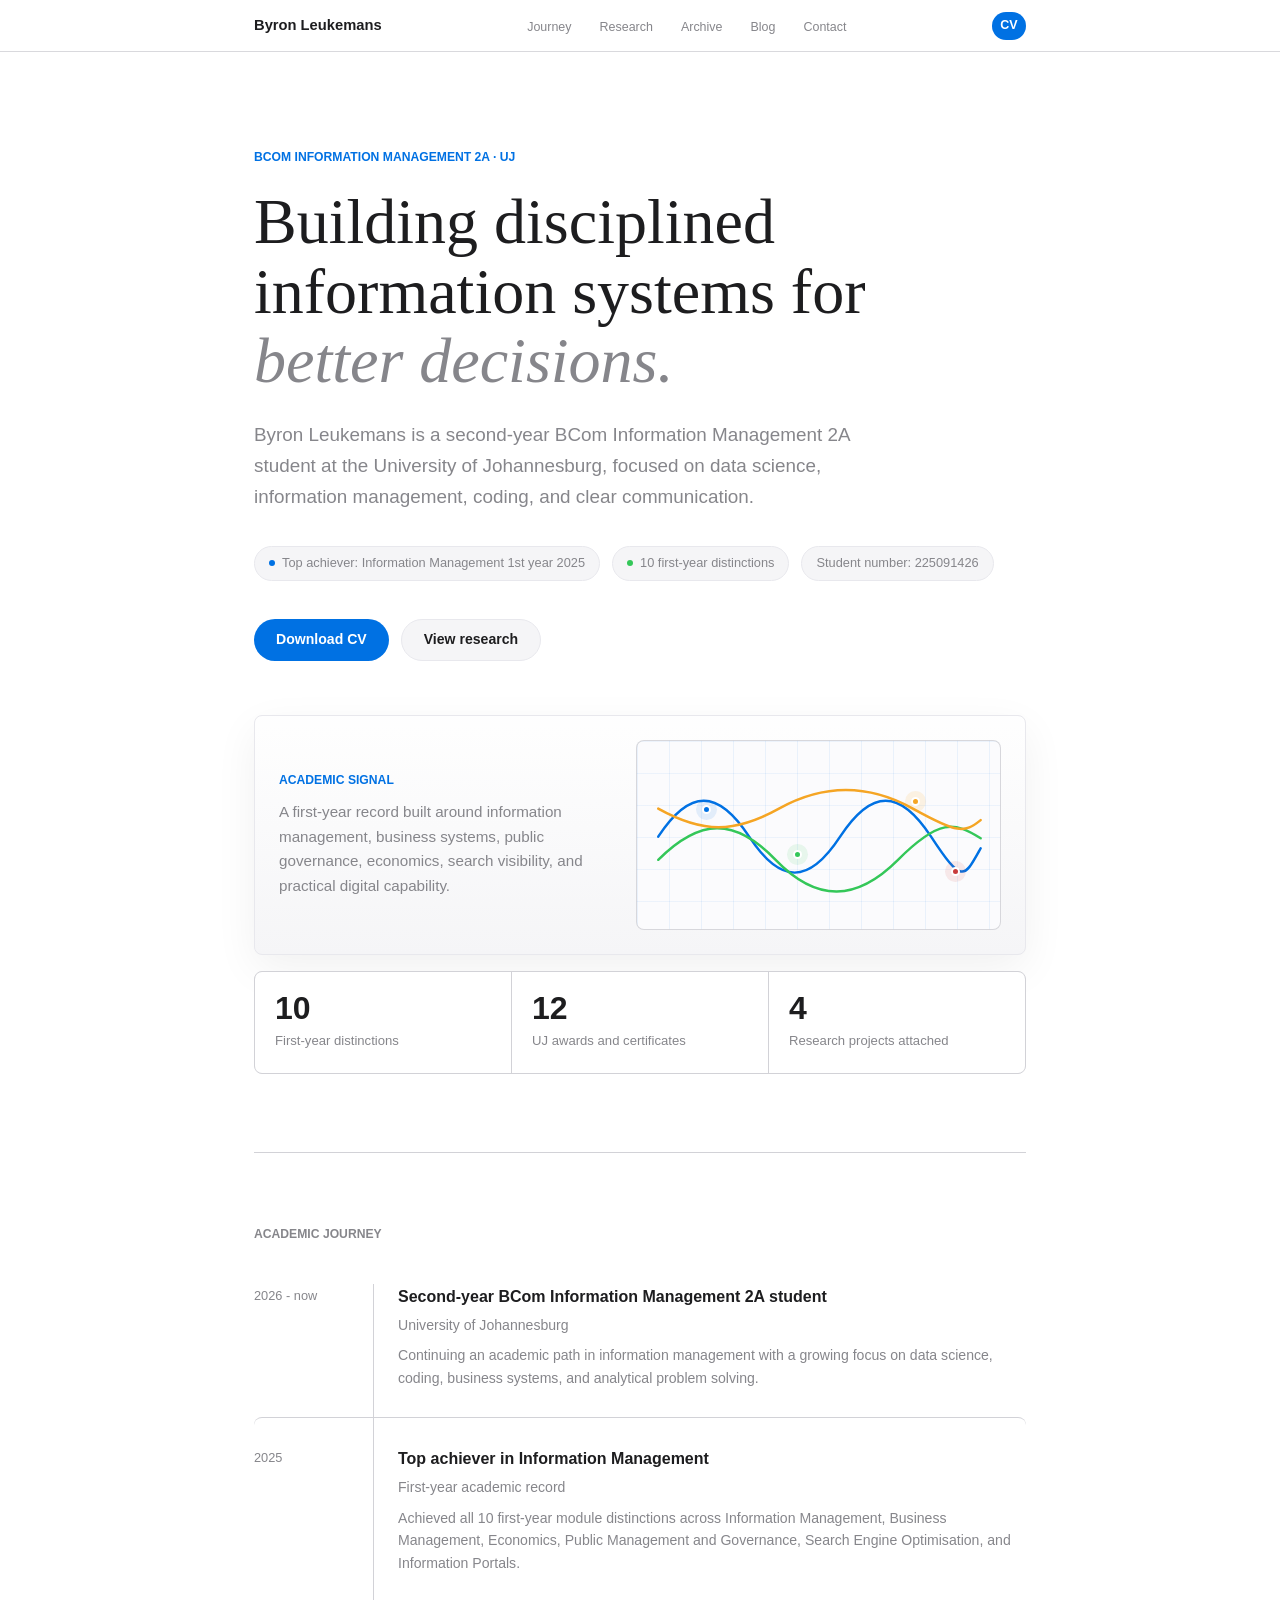
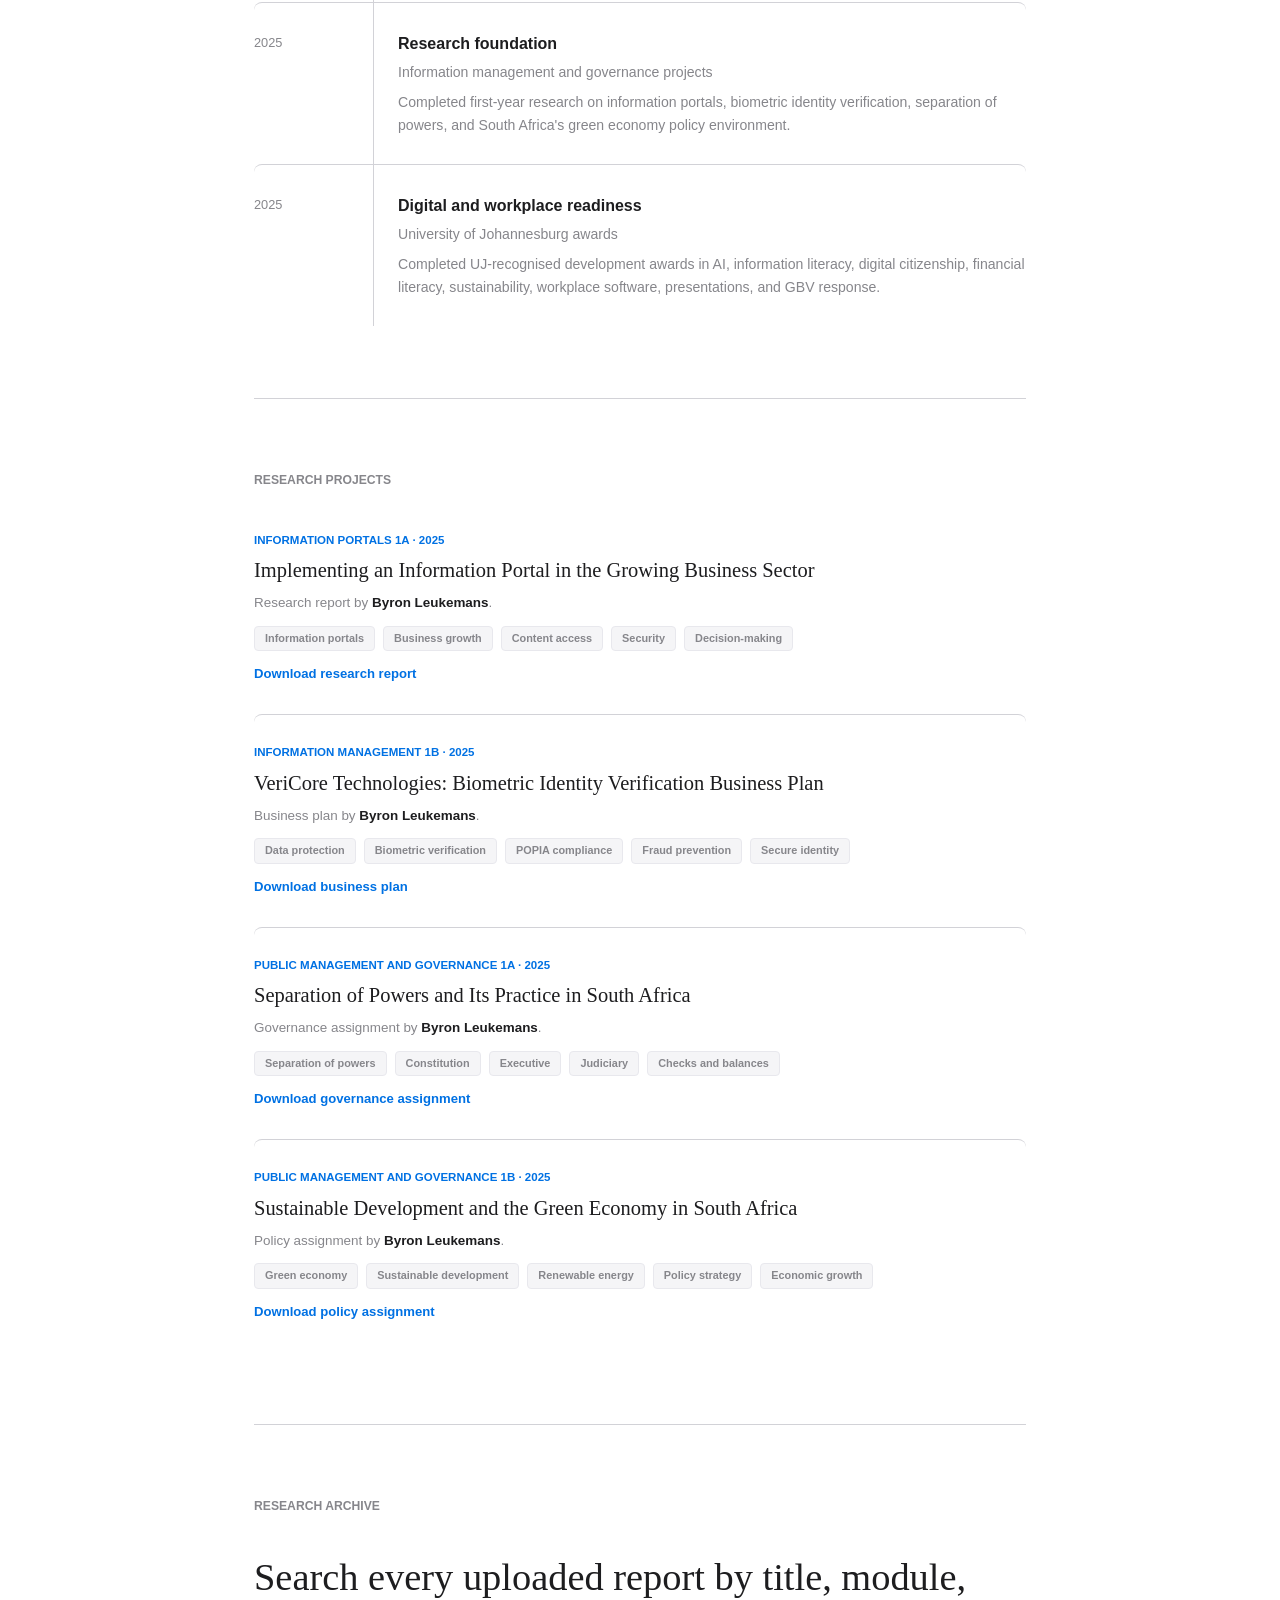
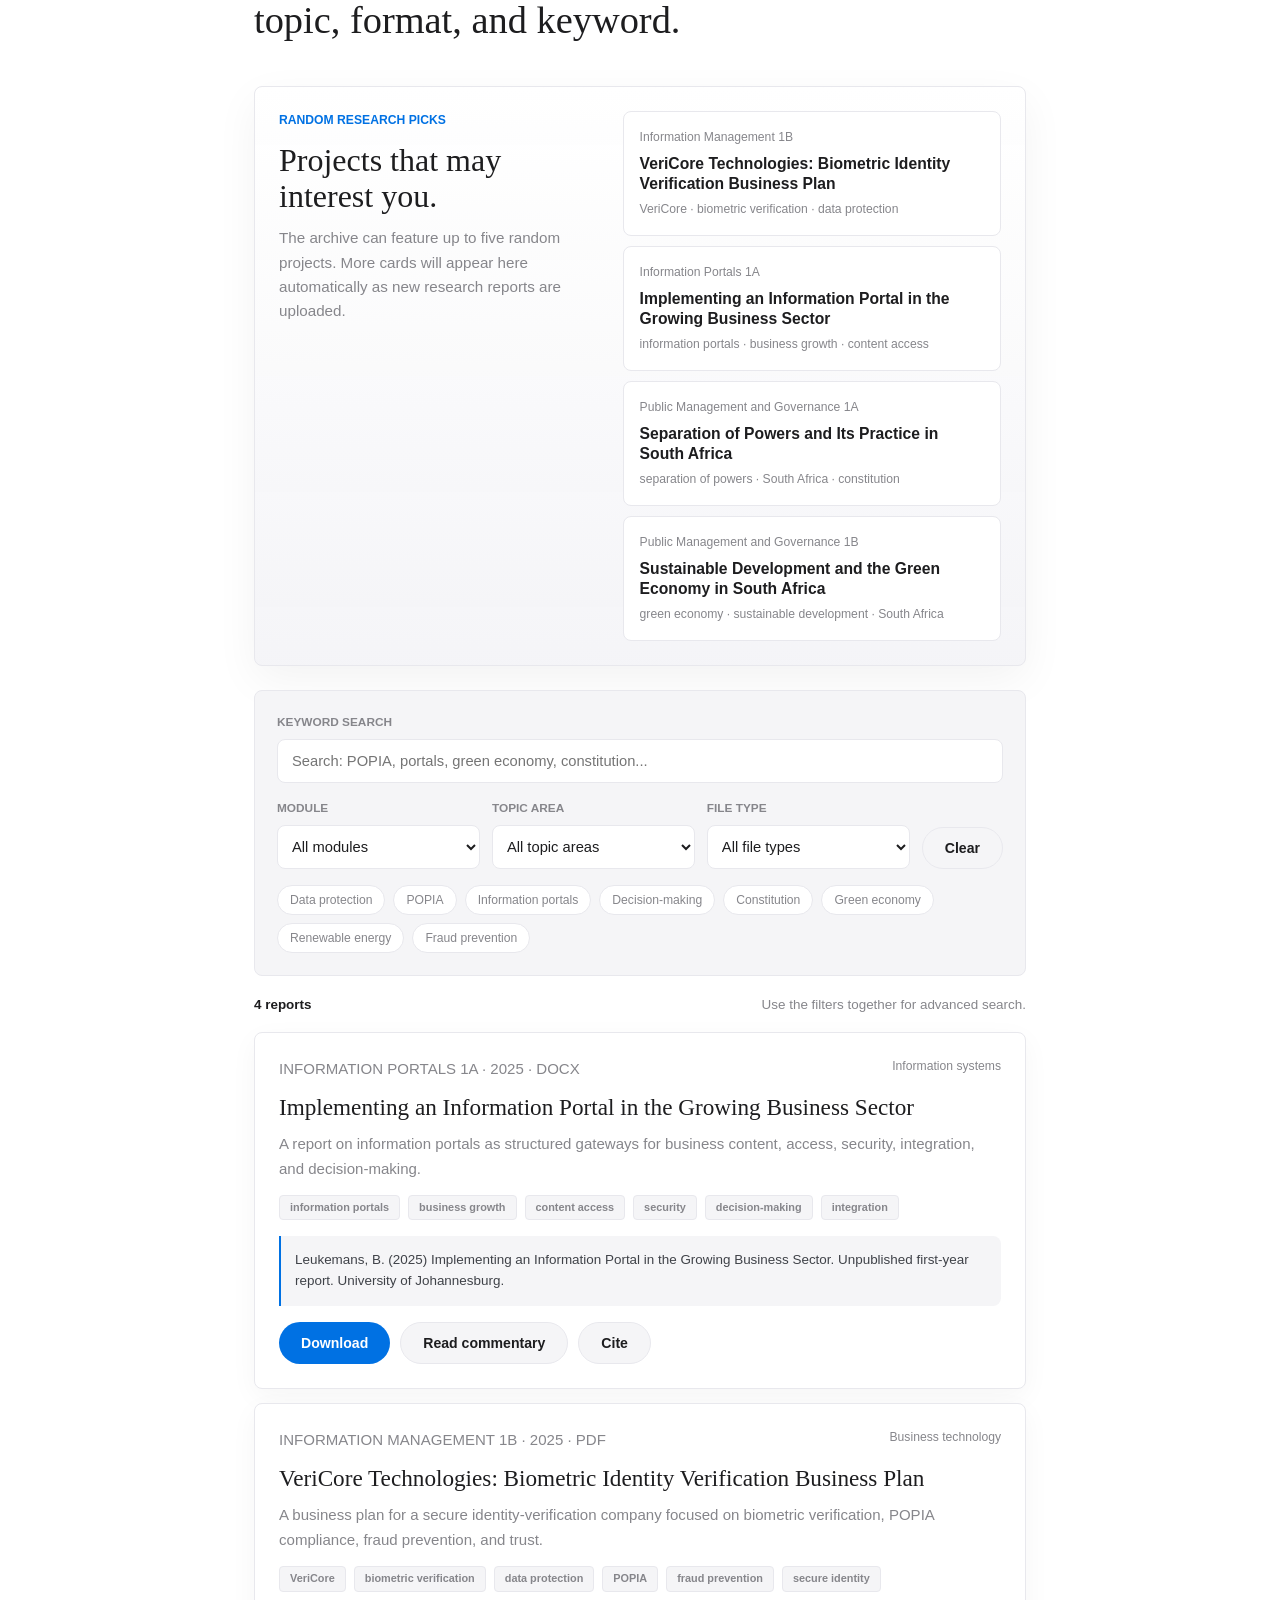
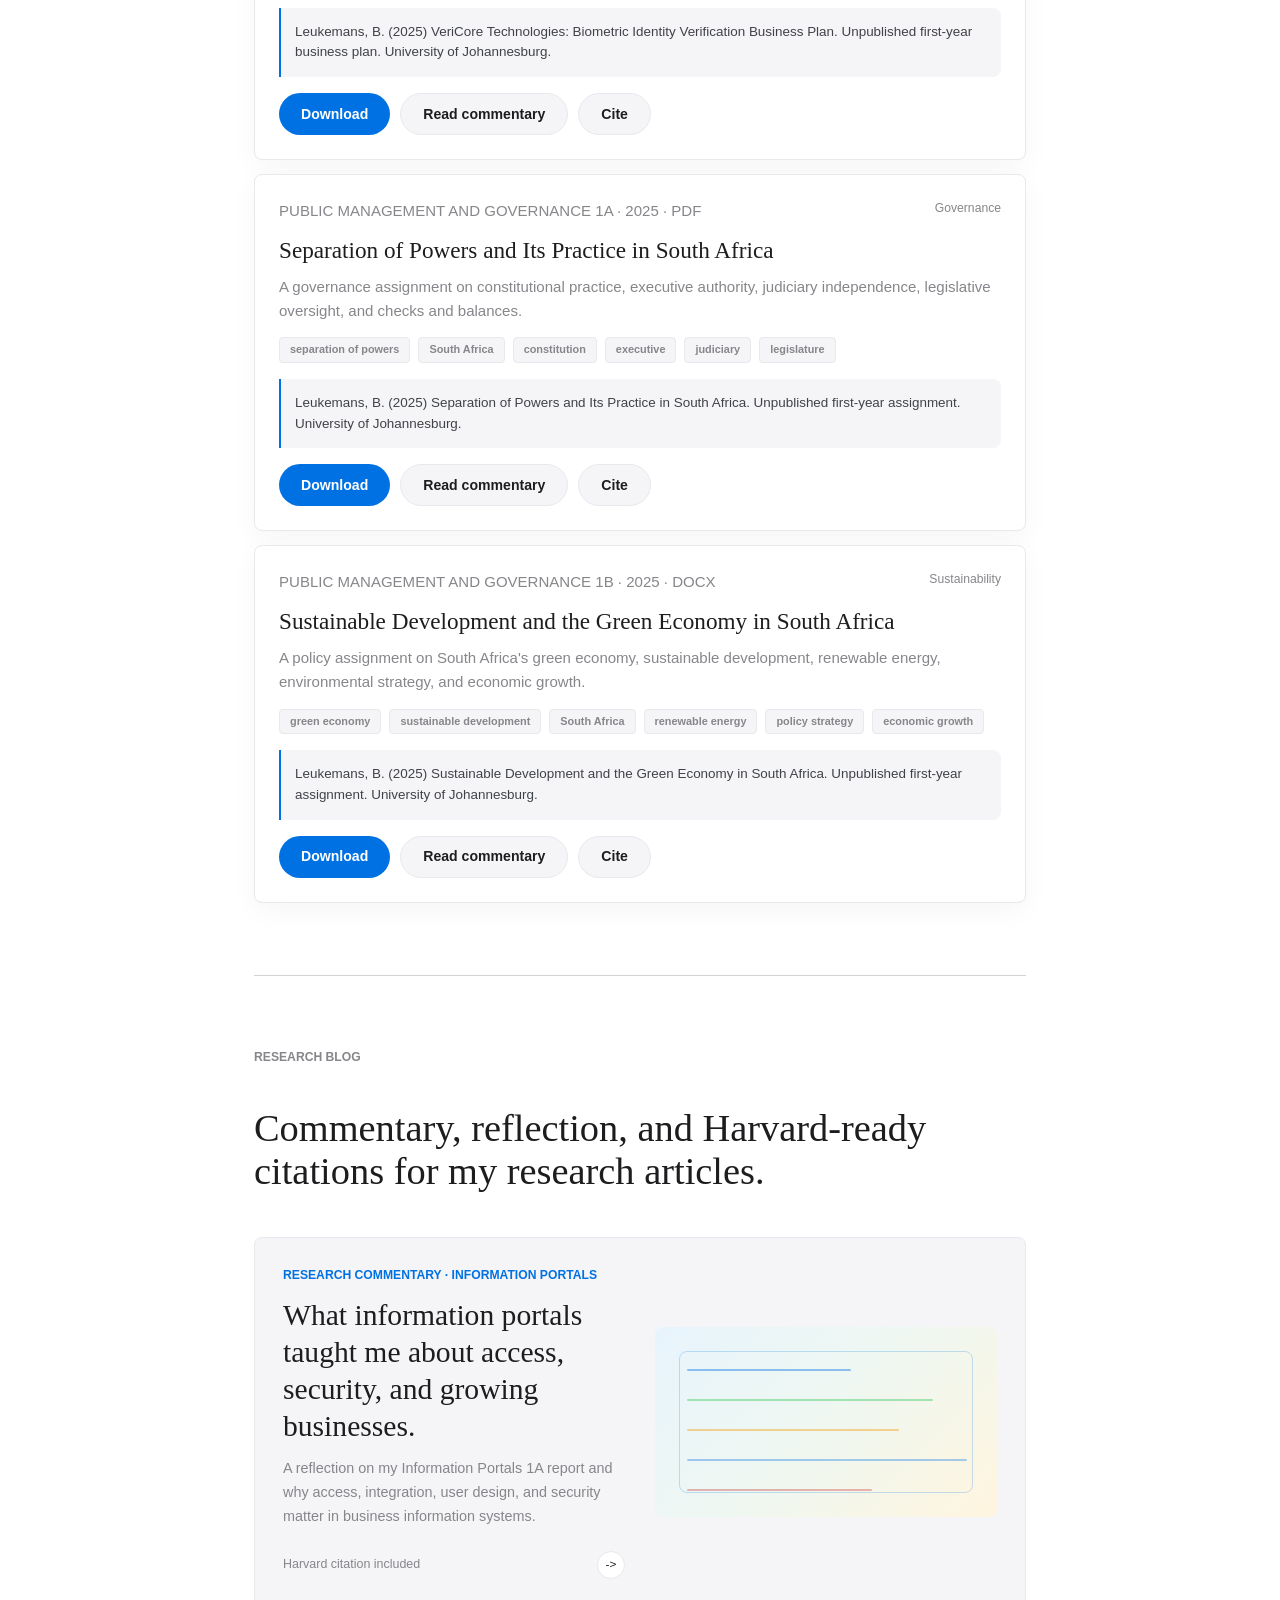
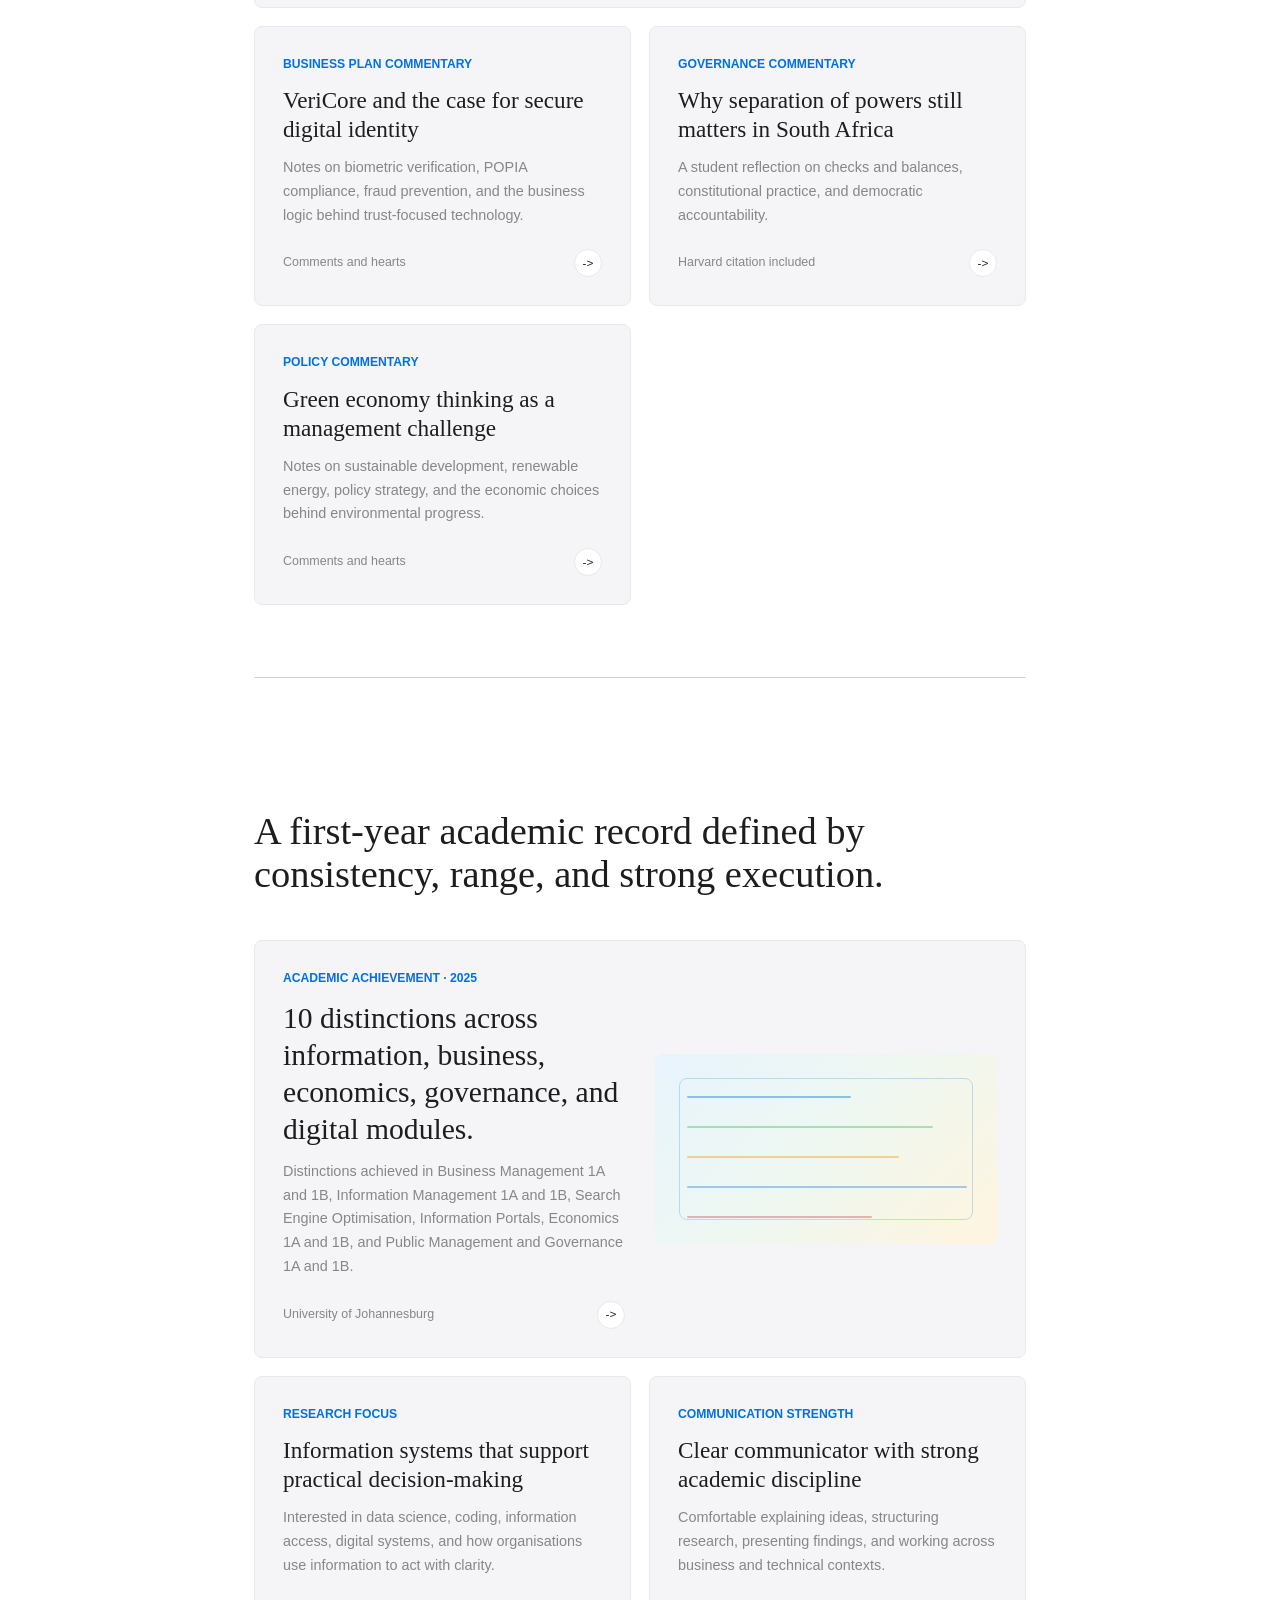
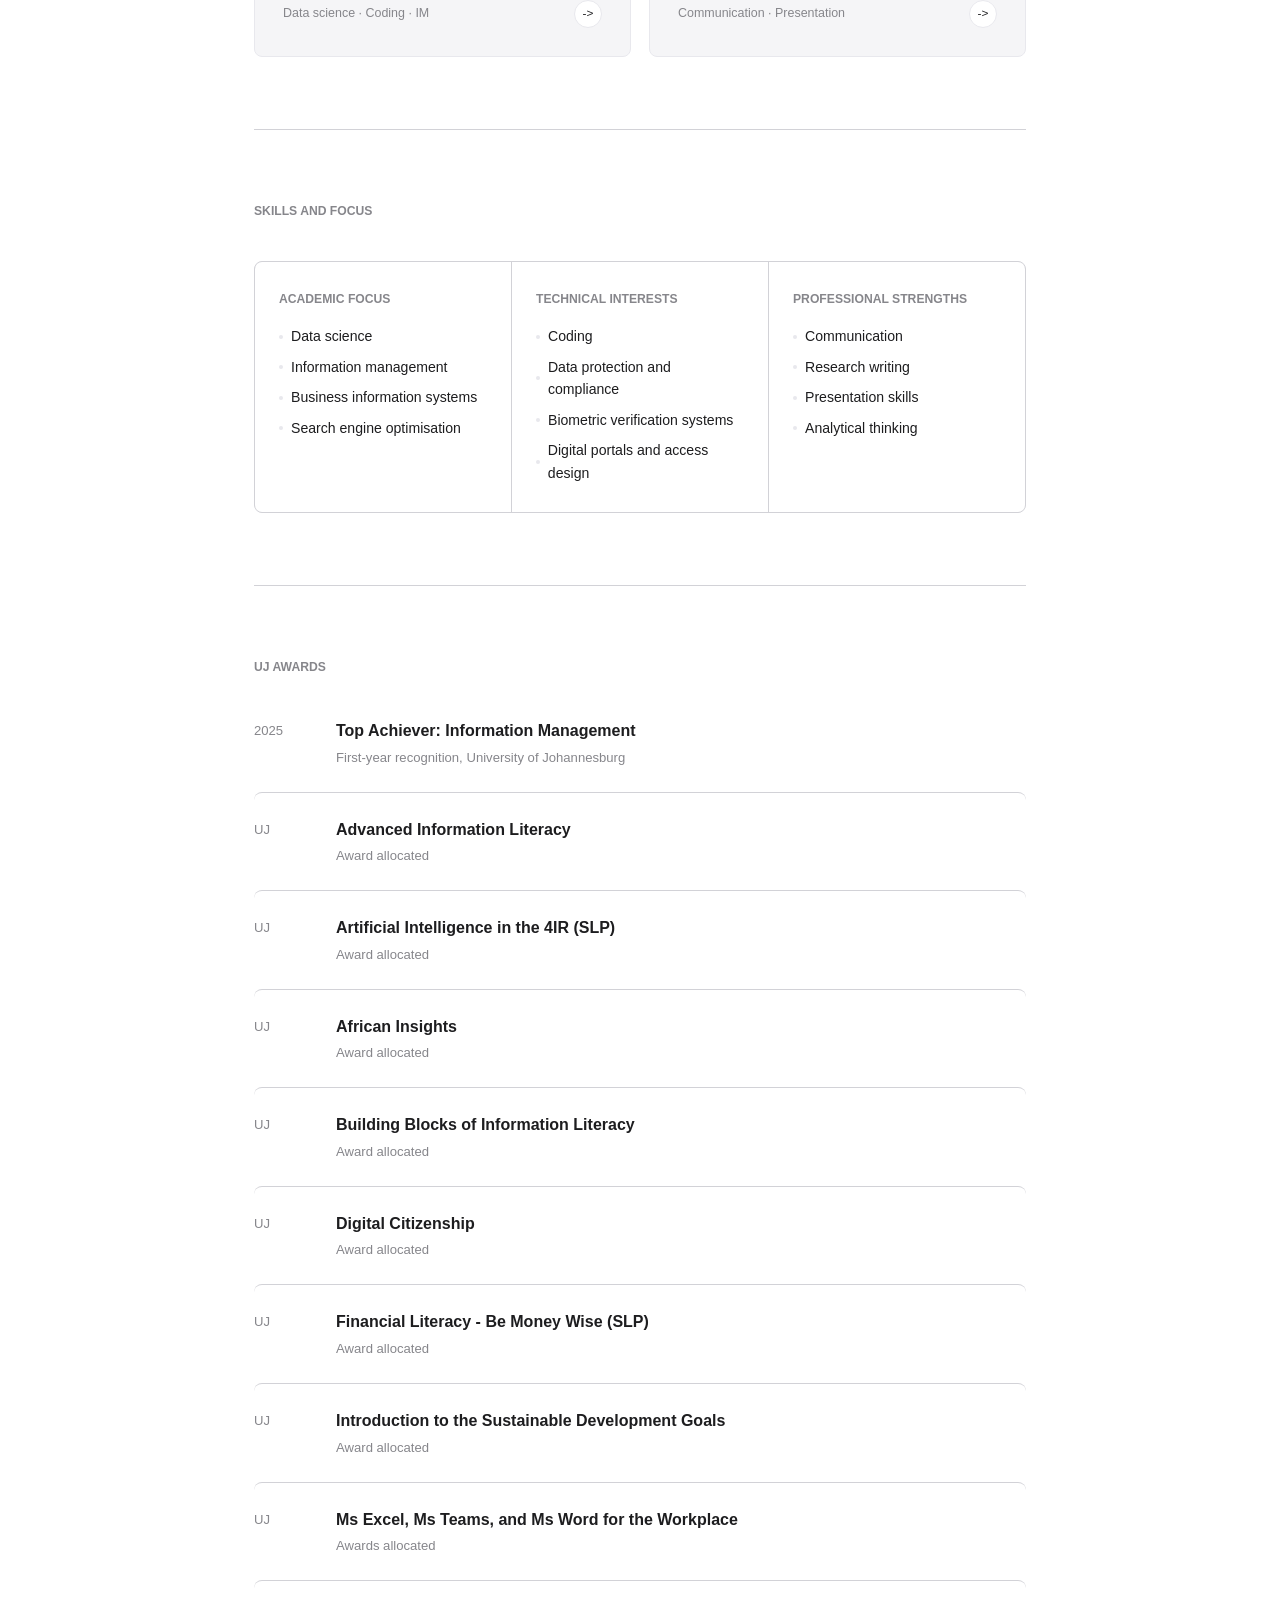
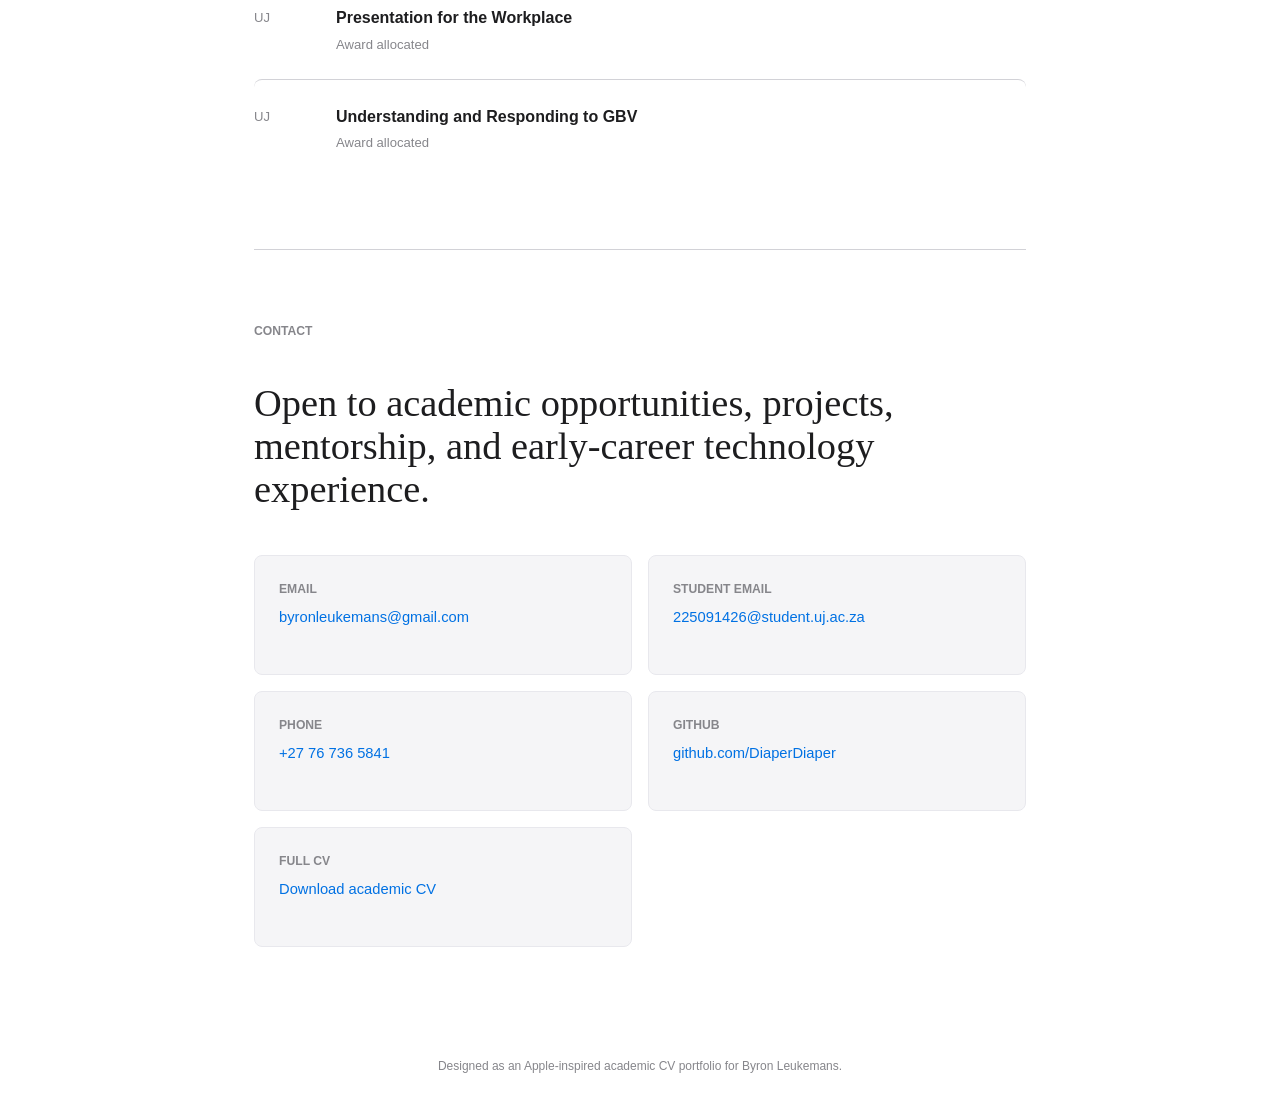
==== commit 282a71a5: "Add searchable research archive" ====
--- a/index.html
+++ b/index.html
@@ -22,6 +22,7 @@
         <ul class="nav-links">
           <li><a href="#appointments">Journey</a></li>
           <li><a href="#publications">Research</a></li>
+          <li><a href="#archive">Archive</a></li>
           <li><a href="#blog">Blog</a></li>
           <li><a href="#contact">Contact</a></li>
         </ul>
@@ -267,6 +268,87 @@
         </div>
       </section>
 
+      <section id="archive">
+        <p class="section-label reveal">Research Archive</p>
+        <p class="section-title reveal">
+          Search every uploaded report by title, module, topic, format, and keyword.
+        </p>
+
+        <div class="archive-random reveal">
+          <div>
+            <p class="card-label">Random research picks</p>
+            <h2>Projects that may interest you.</h2>
+            <p>
+              The archive can feature up to five random projects. More cards will
+              appear here automatically as new research reports are uploaded.
+            </p>
+          </div>
+          <div id="random-projects" class="random-project-grid" aria-live="polite"></div>
+        </div>
+
+        <div class="archive-tools reveal" role="search" aria-label="Research archive search">
+          <label class="archive-search">
+            <span>Keyword search</span>
+            <input
+              id="archive-search"
+              type="search"
+              placeholder="Search: POPIA, portals, green economy, constitution..."
+              autocomplete="off"
+            />
+          </label>
+
+          <div class="advanced-search">
+            <label>
+              <span>Module</span>
+              <select id="archive-module">
+                <option value="">All modules</option>
+                <option value="Information Portals 1A">Information Portals 1A</option>
+                <option value="Information Management 1B">Information Management 1B</option>
+                <option value="Public Management and Governance 1A">Public Management and Governance 1A</option>
+                <option value="Public Management and Governance 1B">Public Management and Governance 1B</option>
+              </select>
+            </label>
+            <label>
+              <span>Topic area</span>
+              <select id="archive-topic">
+                <option value="">All topic areas</option>
+                <option value="Information systems">Information systems</option>
+                <option value="Business technology">Business technology</option>
+                <option value="Governance">Governance</option>
+                <option value="Sustainability">Sustainability</option>
+              </select>
+            </label>
+            <label>
+              <span>File type</span>
+              <select id="archive-format">
+                <option value="">All file types</option>
+                <option value="PDF">PDF</option>
+                <option value="DOCX">DOCX</option>
+              </select>
+            </label>
+            <button id="archive-clear" class="btn btn-ghost" type="button">Clear</button>
+          </div>
+
+          <div class="keyword-cloud" aria-label="Popular research keywords">
+            <button type="button" data-keyword="data protection">Data protection</button>
+            <button type="button" data-keyword="POPIA">POPIA</button>
+            <button type="button" data-keyword="information portals">Information portals</button>
+            <button type="button" data-keyword="decision-making">Decision-making</button>
+            <button type="button" data-keyword="constitution">Constitution</button>
+            <button type="button" data-keyword="green economy">Green economy</button>
+            <button type="button" data-keyword="renewable energy">Renewable energy</button>
+            <button type="button" data-keyword="fraud prevention">Fraud prevention</button>
+          </div>
+        </div>
+
+        <div class="archive-status reveal">
+          <span id="archive-count">0 reports</span>
+          <span>Use the filters together for advanced search.</span>
+        </div>
+
+        <div id="archive-results" class="archive-grid stagger" aria-live="polite"></div>
+      </section>
+
       <section id="blog">
         <p class="section-label reveal">Research Blog</p>
         <p class="section-title reveal">
--- a/styles.css
+++ b/styles.css
@@ -716,6 +716,239 @@
   gap: 18px;
 }
 
+.archive-random {
+  display: grid;
+  grid-template-columns: minmax(0, 0.85fr) minmax(320px, 1fr);
+  gap: 22px;
+  align-items: start;
+  margin-bottom: 24px;
+  padding: 24px;
+  border: 1px solid var(--light-gray);
+  border-radius: var(--radius);
+  background:
+    linear-gradient(180deg, rgba(255, 255, 255, 0.96), rgba(245, 245, 247, 0.94)),
+    var(--near-white);
+  box-shadow: 0 14px 44px rgba(0, 0, 0, 0.05);
+}
+
+.archive-random h2 {
+  margin: 0 0 12px;
+  font-family: Georgia, "Times New Roman", serif;
+  font-size: 2rem;
+  font-weight: 400;
+  line-height: 1.12;
+}
+
+.archive-random p:not(.card-label) {
+  margin: 0;
+  color: var(--mid-gray);
+  font-size: 0.95rem;
+  font-weight: 300;
+  line-height: 1.6;
+}
+
+.random-project-grid {
+  display: grid;
+  gap: 10px;
+}
+
+.random-project-card {
+  display: grid;
+  gap: 6px;
+  padding: 16px;
+  border: 1px solid var(--light-gray);
+  border-radius: var(--radius);
+  background: var(--white);
+  transition: border-color 180ms ease, box-shadow 240ms var(--spring), transform 240ms var(--spring);
+}
+
+.random-project-card:hover {
+  border-color: rgba(0, 113, 227, 0.34);
+  box-shadow: 0 8px 26px rgba(0, 0, 0, 0.07);
+  transform: translateY(-3px);
+}
+
+.random-project-card span,
+.random-project-card small {
+  color: var(--mid-gray);
+  font-size: 0.76rem;
+}
+
+.random-project-card strong {
+  color: var(--dark-gray);
+  font-size: 0.98rem;
+  line-height: 1.28;
+}
+
+.archive-tools {
+  display: grid;
+  gap: 16px;
+  margin-bottom: 18px;
+  padding: 22px;
+  border: 1px solid var(--light-gray);
+  border-radius: var(--radius);
+  background: var(--near-white);
+}
+
+.archive-search,
+.advanced-search label {
+  display: grid;
+  gap: 7px;
+}
+
+.archive-search span,
+.advanced-search span {
+  color: var(--mid-gray);
+  font-size: 0.74rem;
+  font-weight: 700;
+  text-transform: uppercase;
+}
+
+.archive-search input,
+.advanced-search select {
+  width: 100%;
+  min-height: 44px;
+  border: 1px solid var(--light-gray);
+  border-radius: var(--radius);
+  background: var(--white);
+  color: var(--dark-gray);
+  font: inherit;
+  font-size: 0.92rem;
+  outline: 0;
+  transition: border-color 180ms ease, box-shadow 180ms ease;
+}
+
+.archive-search input {
+  padding: 0 14px;
+}
+
+.advanced-search select {
+  padding: 0 10px;
+}
+
+.archive-search input:focus,
+.advanced-search select:focus {
+  border-color: rgba(0, 113, 227, 0.55);
+  box-shadow: 0 0 0 4px rgba(0, 113, 227, 0.1);
+}
+
+.advanced-search {
+  display: grid;
+  grid-template-columns: repeat(3, minmax(0, 1fr)) auto;
+  gap: 12px;
+  align-items: end;
+}
+
+.keyword-cloud {
+  display: flex;
+  flex-wrap: wrap;
+  gap: 8px;
+}
+
+.keyword-cloud button {
+  min-height: 30px;
+  padding: 0 12px;
+  border: 1px solid var(--light-gray);
+  border-radius: 999px;
+  background: var(--white);
+  color: var(--mid-gray);
+  font: inherit;
+  font-size: 0.76rem;
+  cursor: pointer;
+  transition: color 180ms ease, border-color 180ms ease, transform 200ms var(--spring);
+}
+
+.keyword-cloud button:hover {
+  border-color: rgba(0, 113, 227, 0.34);
+  color: var(--accent);
+  transform: translateY(-1px);
+}
+
+.archive-status {
+  display: flex;
+  flex-wrap: wrap;
+  gap: 10px;
+  justify-content: space-between;
+  margin-bottom: 16px;
+  color: var(--mid-gray);
+  font-size: 0.84rem;
+}
+
+#archive-count {
+  color: var(--dark-gray);
+  font-weight: 700;
+}
+
+.archive-grid {
+  display: grid;
+  grid-template-columns: 1fr;
+  gap: 14px;
+}
+
+.archive-card {
+  padding: 24px;
+  border: 1px solid var(--light-gray);
+  border-radius: var(--radius);
+  background: var(--white);
+  box-shadow: 0 8px 28px rgba(0, 0, 0, 0.04);
+}
+
+.archive-card-top {
+  display: flex;
+  flex-wrap: wrap;
+  gap: 10px;
+  justify-content: space-between;
+  margin-bottom: 12px;
+}
+
+.archive-card-top .card-label {
+  margin: 0;
+}
+
+.archive-card-top span {
+  color: var(--mid-gray);
+  font-size: 0.76rem;
+}
+
+.archive-card h3 {
+  margin: 0 0 10px;
+  color: var(--dark-gray);
+  font-family: Georgia, "Times New Roman", serif;
+  font-size: 1.45rem;
+  font-weight: 400;
+  line-height: 1.25;
+}
+
+.archive-card p {
+  margin-bottom: 14px;
+  color: var(--mid-gray);
+  font-size: 0.94rem;
+  font-weight: 300;
+  line-height: 1.62;
+}
+
+.archive-citation {
+  margin-top: 16px;
+  padding: 14px;
+  border-left: 2px solid var(--accent);
+  border-radius: 0 var(--radius) var(--radius) 0;
+  background: var(--near-white);
+  color: #3f4248;
+  font-size: 0.84rem;
+  line-height: 1.55;
+}
+
+.archive-actions {
+  display: flex;
+  flex-wrap: wrap;
+  gap: 10px;
+  margin-top: 16px;
+}
+
+.empty-state {
+  background: var(--near-white);
+}
+
 .writing-card {
   position: relative;
   display: flex;
@@ -1318,6 +1551,7 @@
   }
 
   .signal-panel,
+  .archive-random,
   .writing-card.featured {
     grid-template-columns: 1fr;
   }
@@ -1325,6 +1559,7 @@
   .stat-strip,
   .skills-grid,
   .contact-grid,
+  .advanced-search,
   .writing-grid {
     grid-template-columns: 1fr;
   }
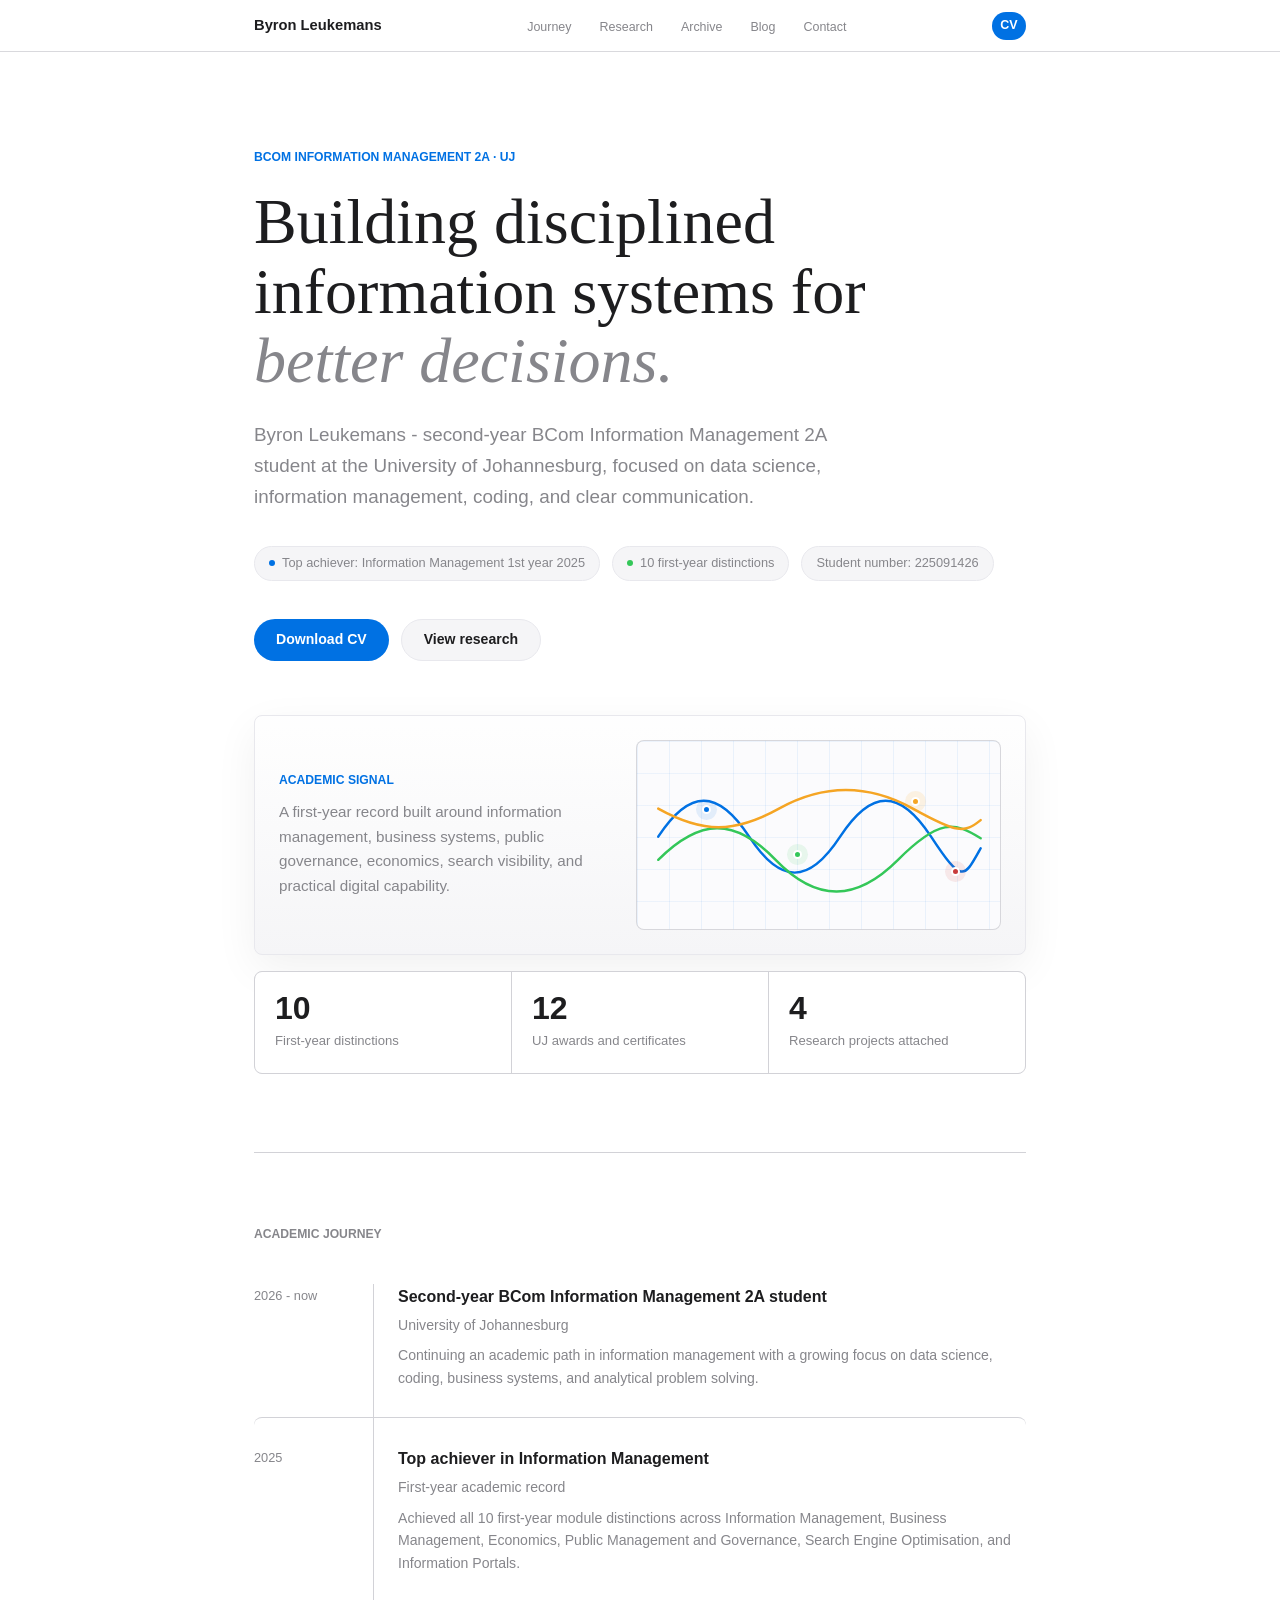
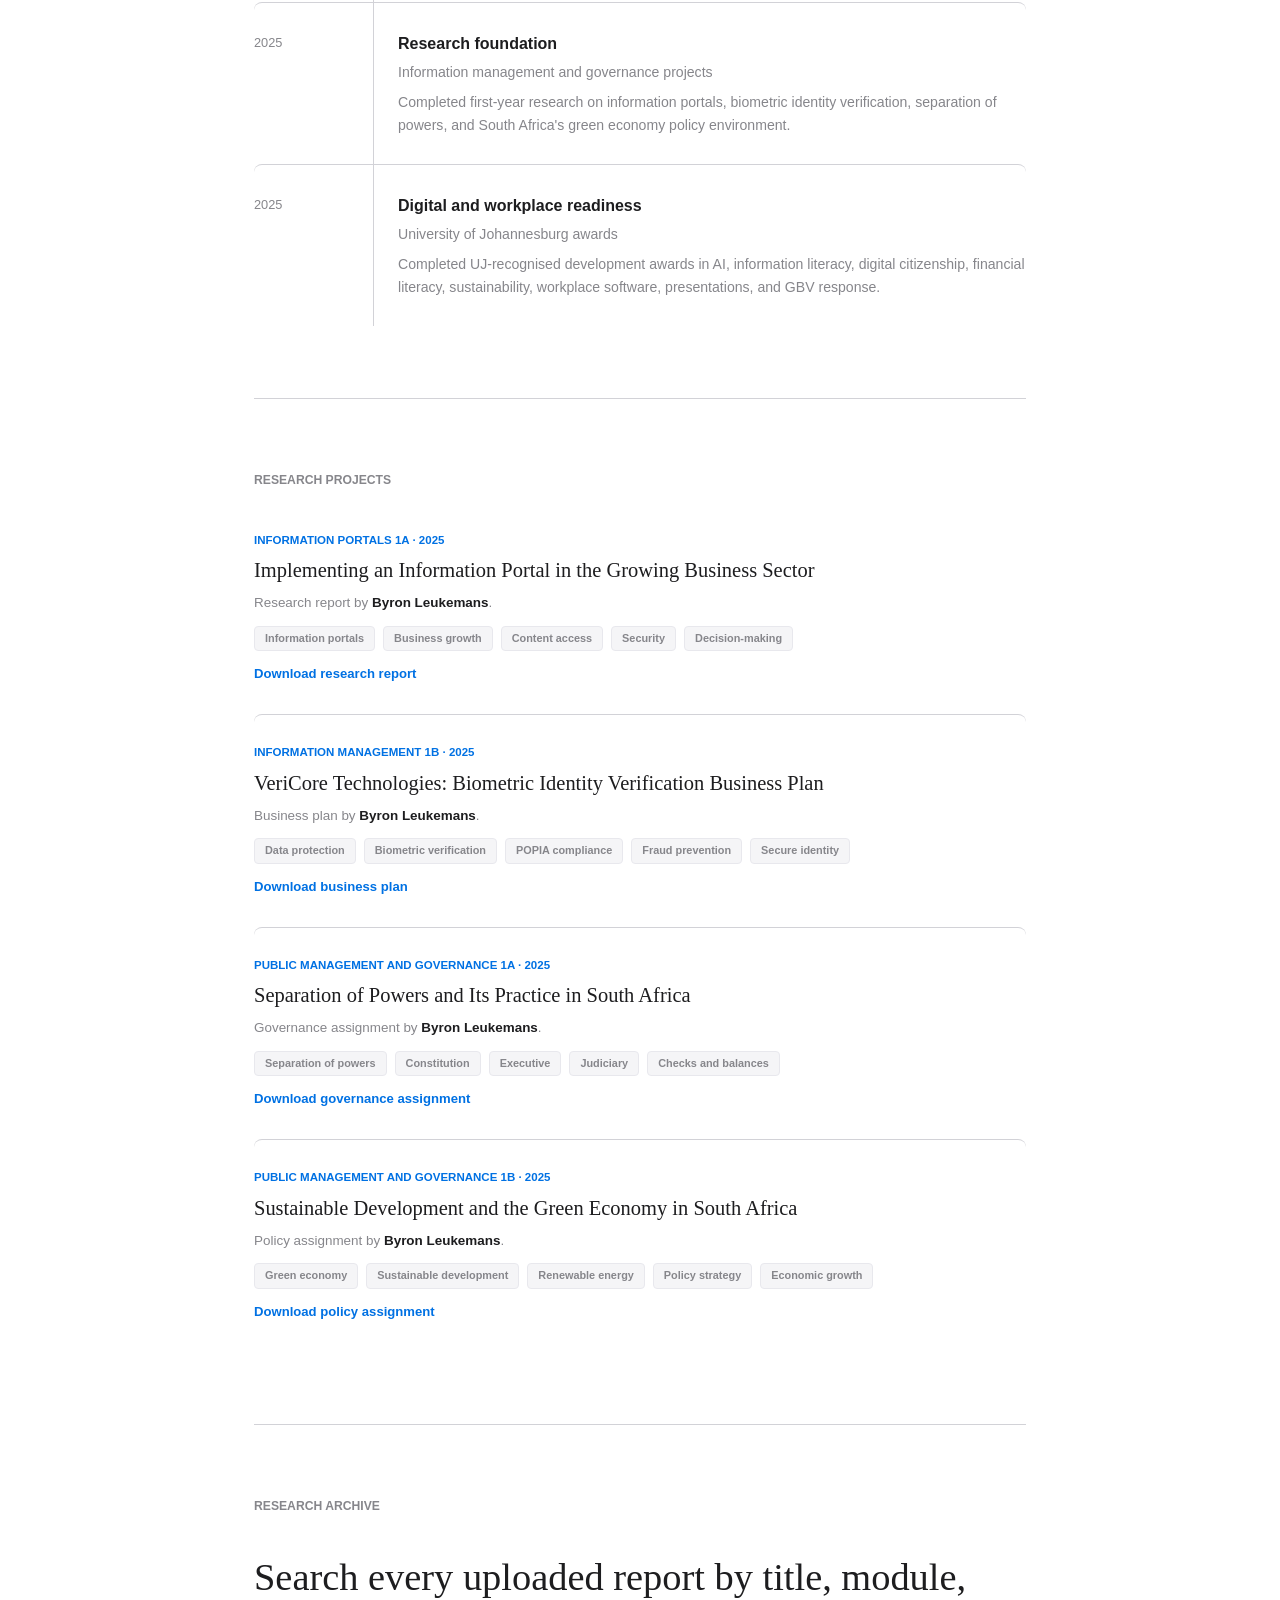
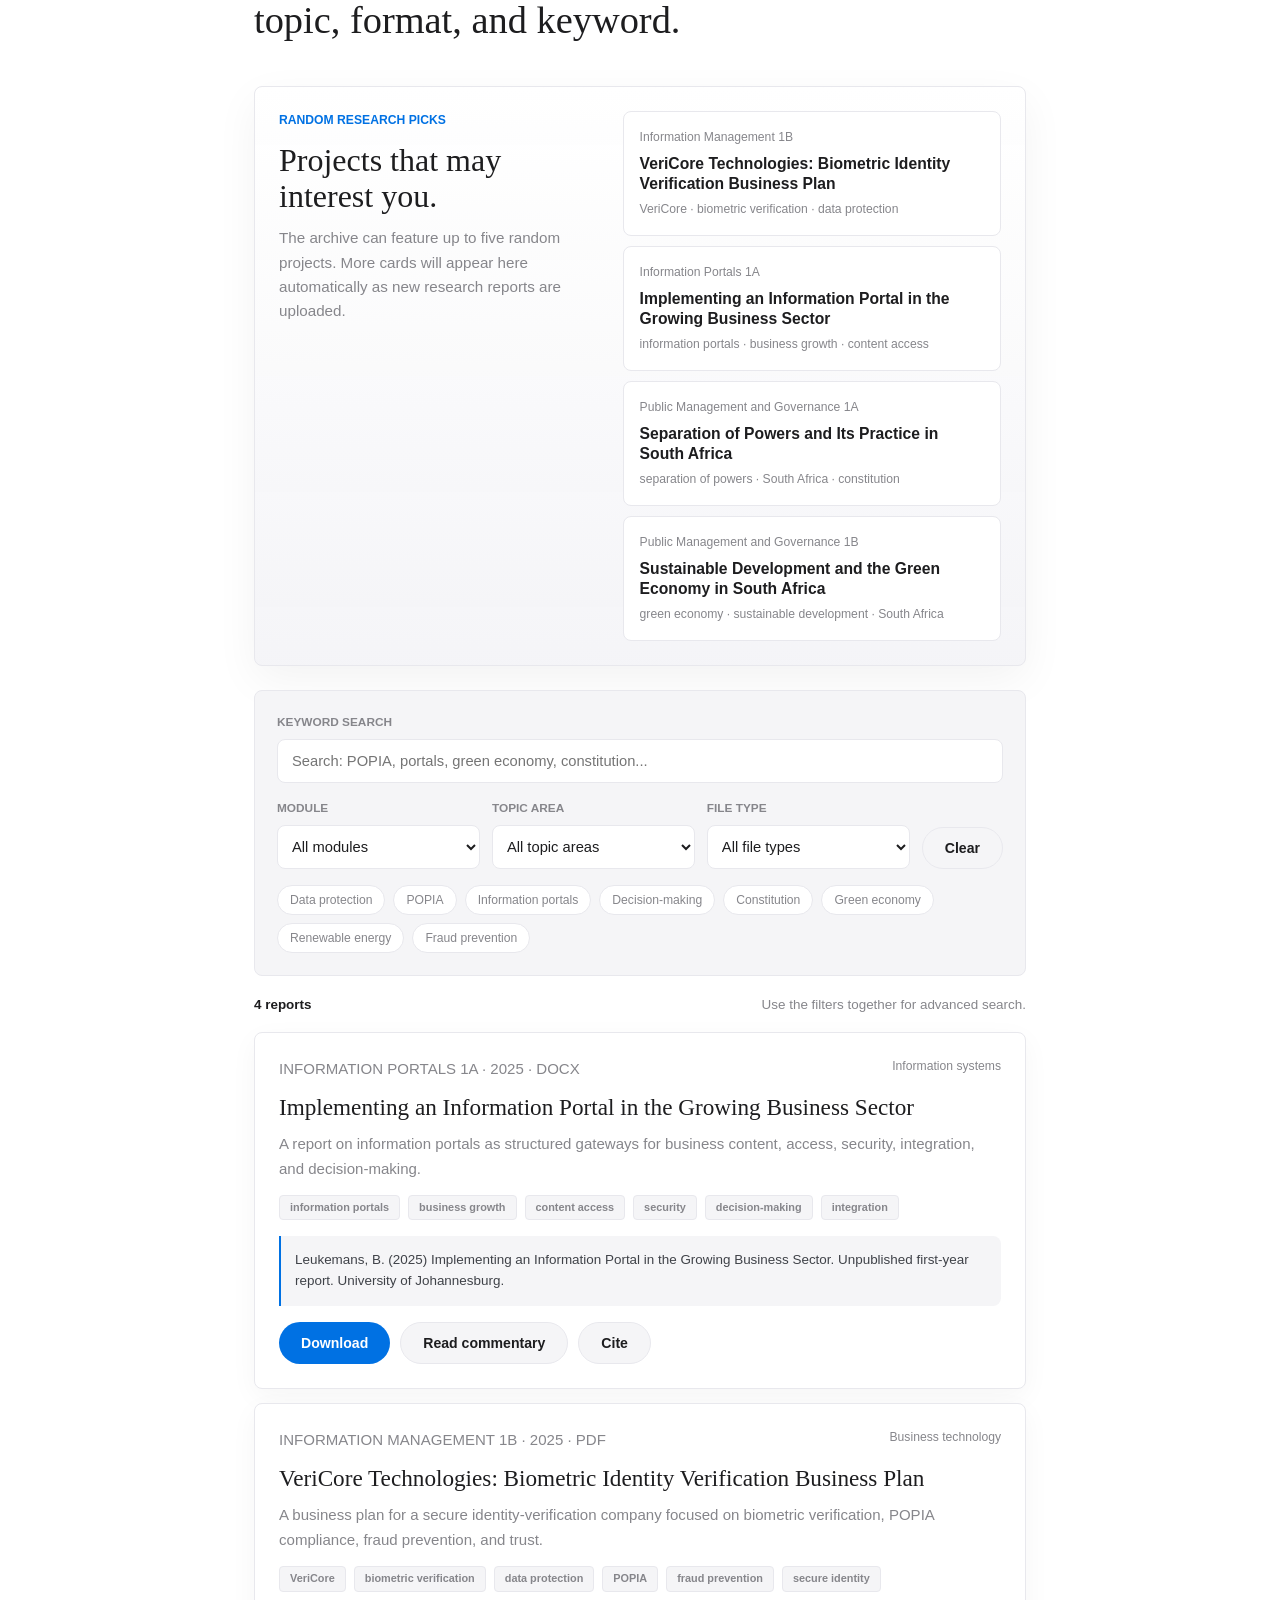
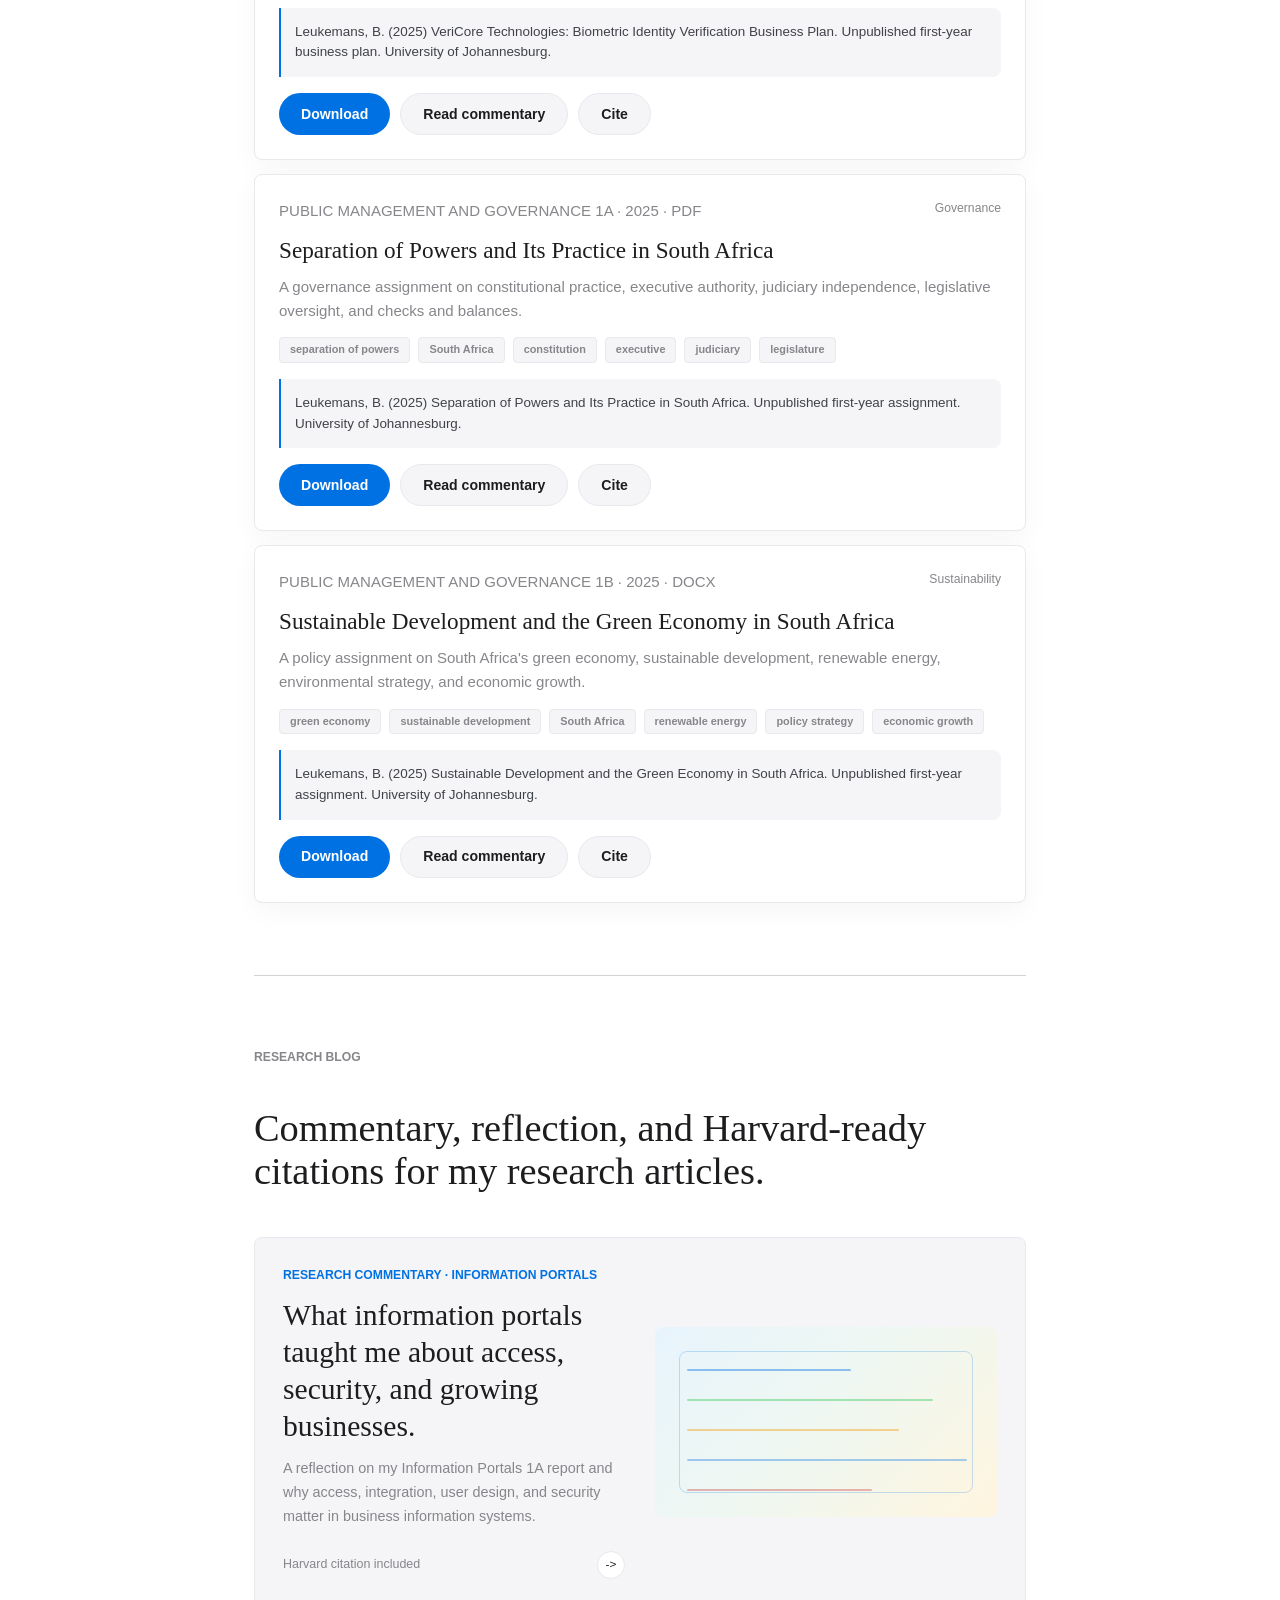
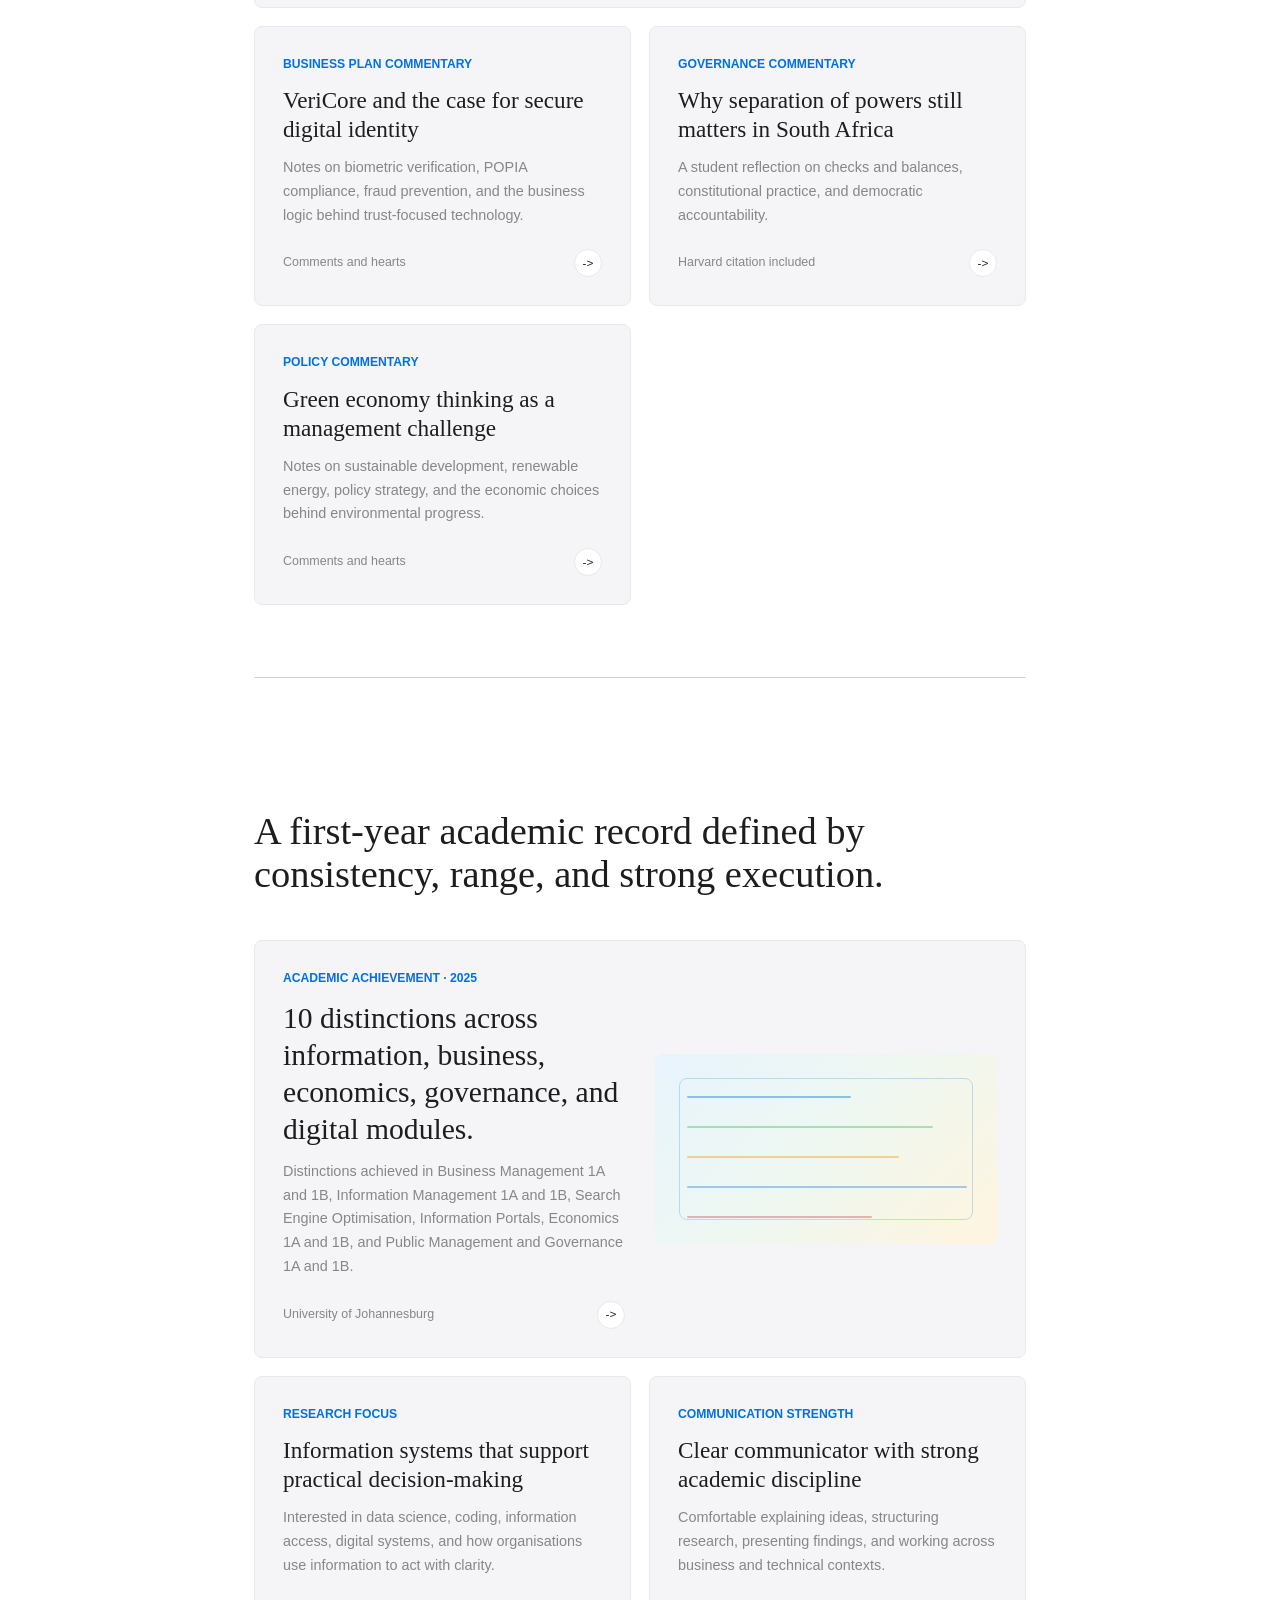
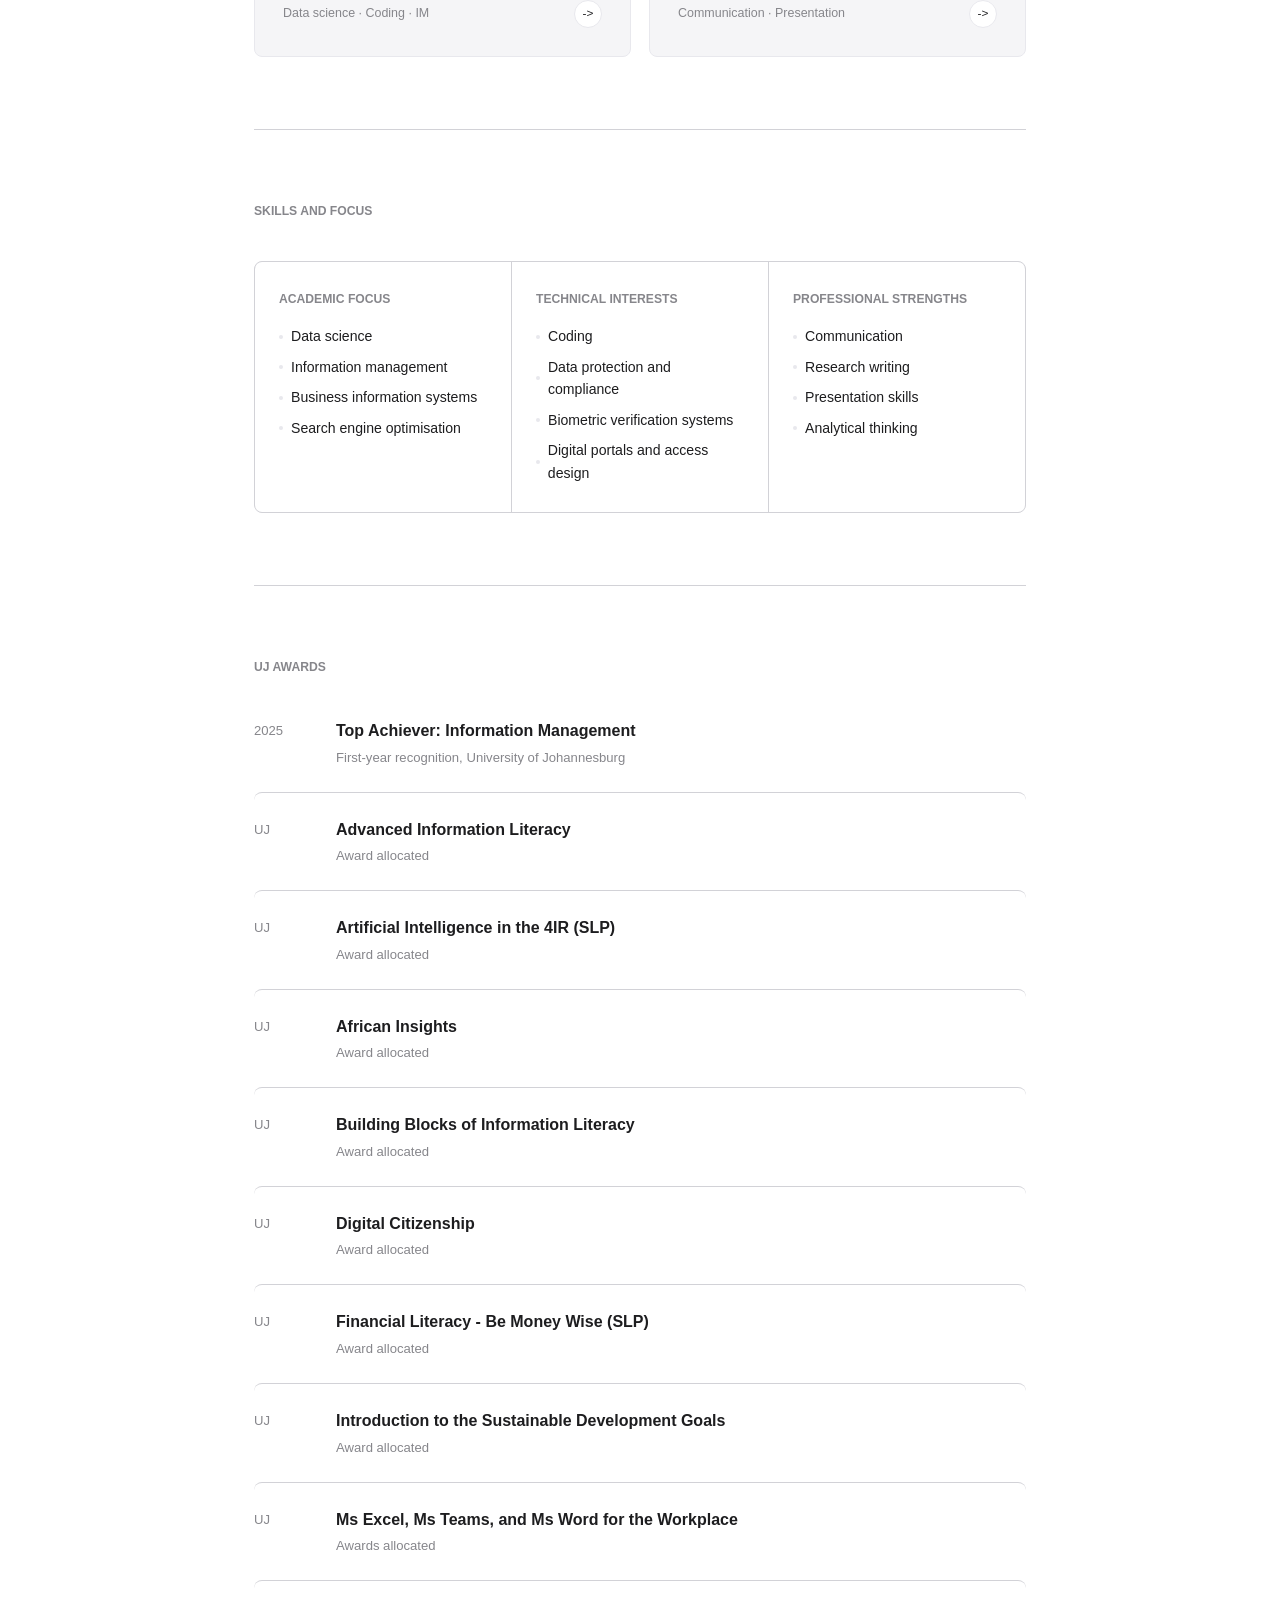
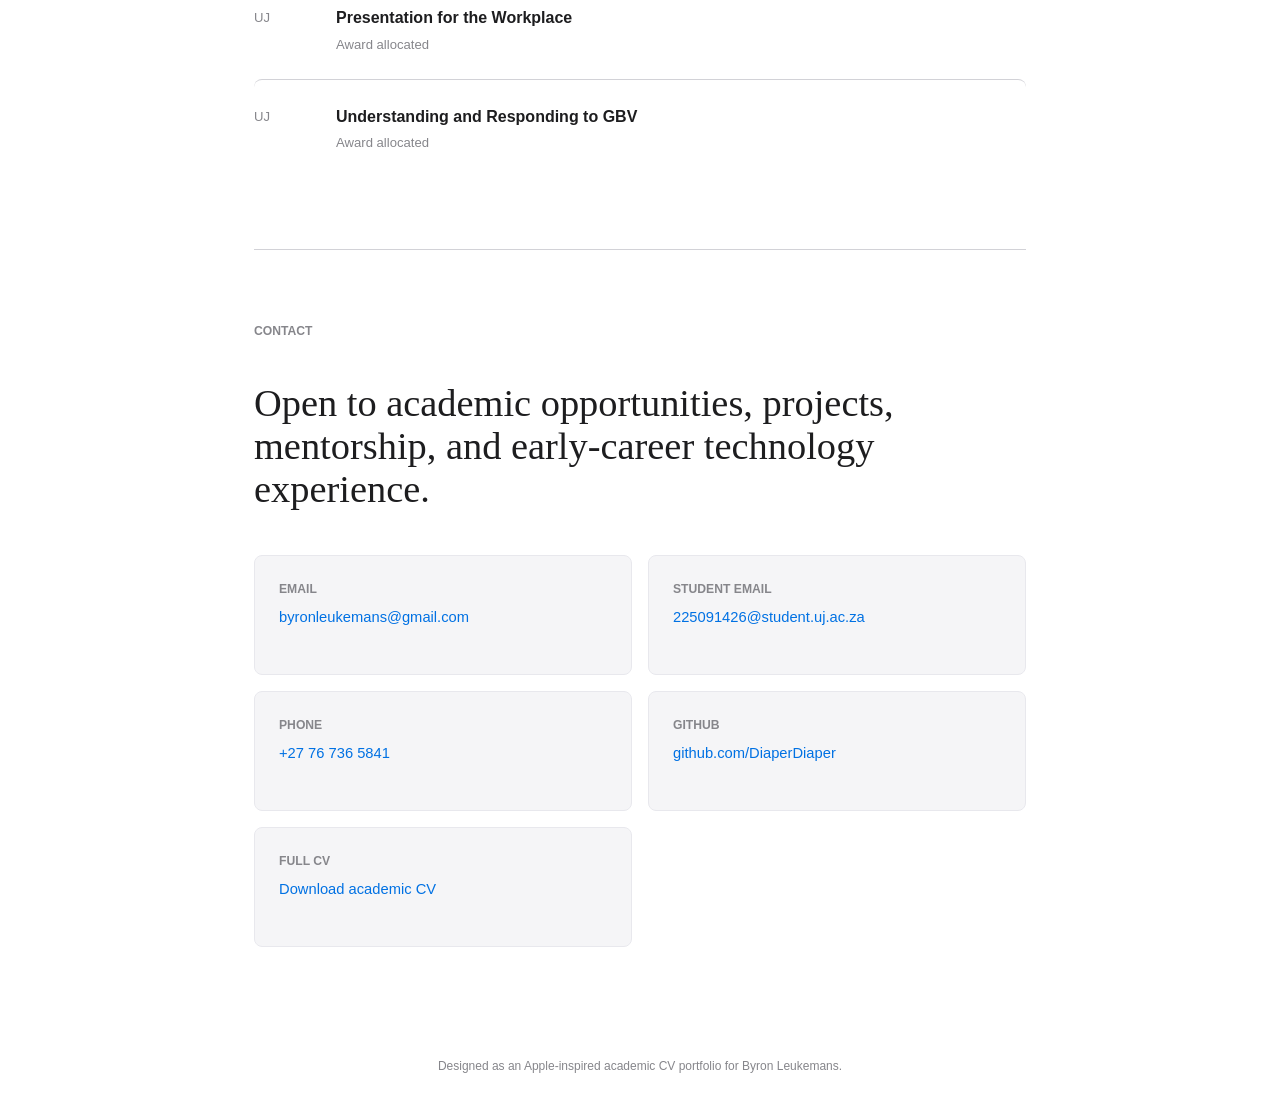
==== commit eed686a9: "version 1 - changed Byron details" ====
--- a/index.html
+++ b/index.html
@@ -43,7 +43,7 @@
           Building disciplined information systems for <em>better decisions.</em>
         </h1>
         <p class="hero-bio fade-up">
-          Byron Leukemans is a second-year BCom Information Management 2A
+          Byron Leukemans - second-year BCom Information Management 2A
           student at the University of Johannesburg, focused on data science,
           information management, coding, and clear communication.
         </p>
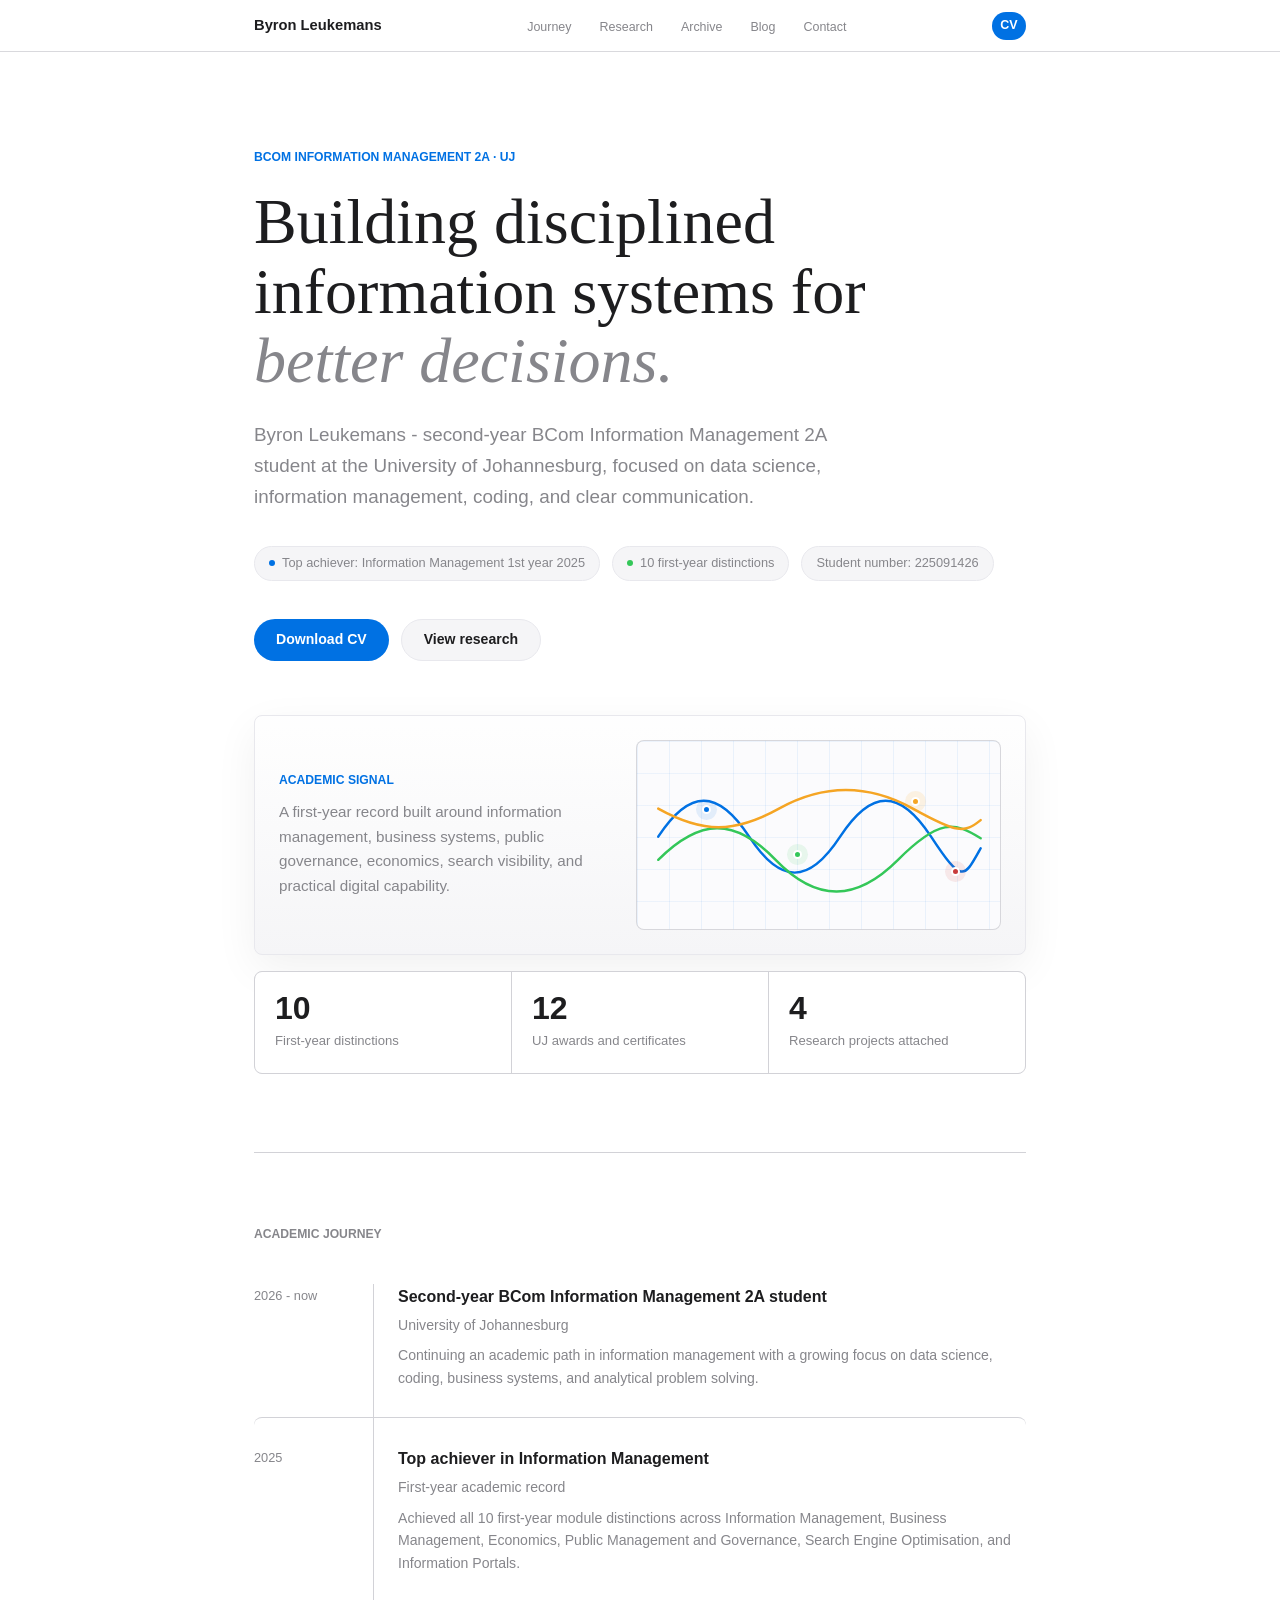
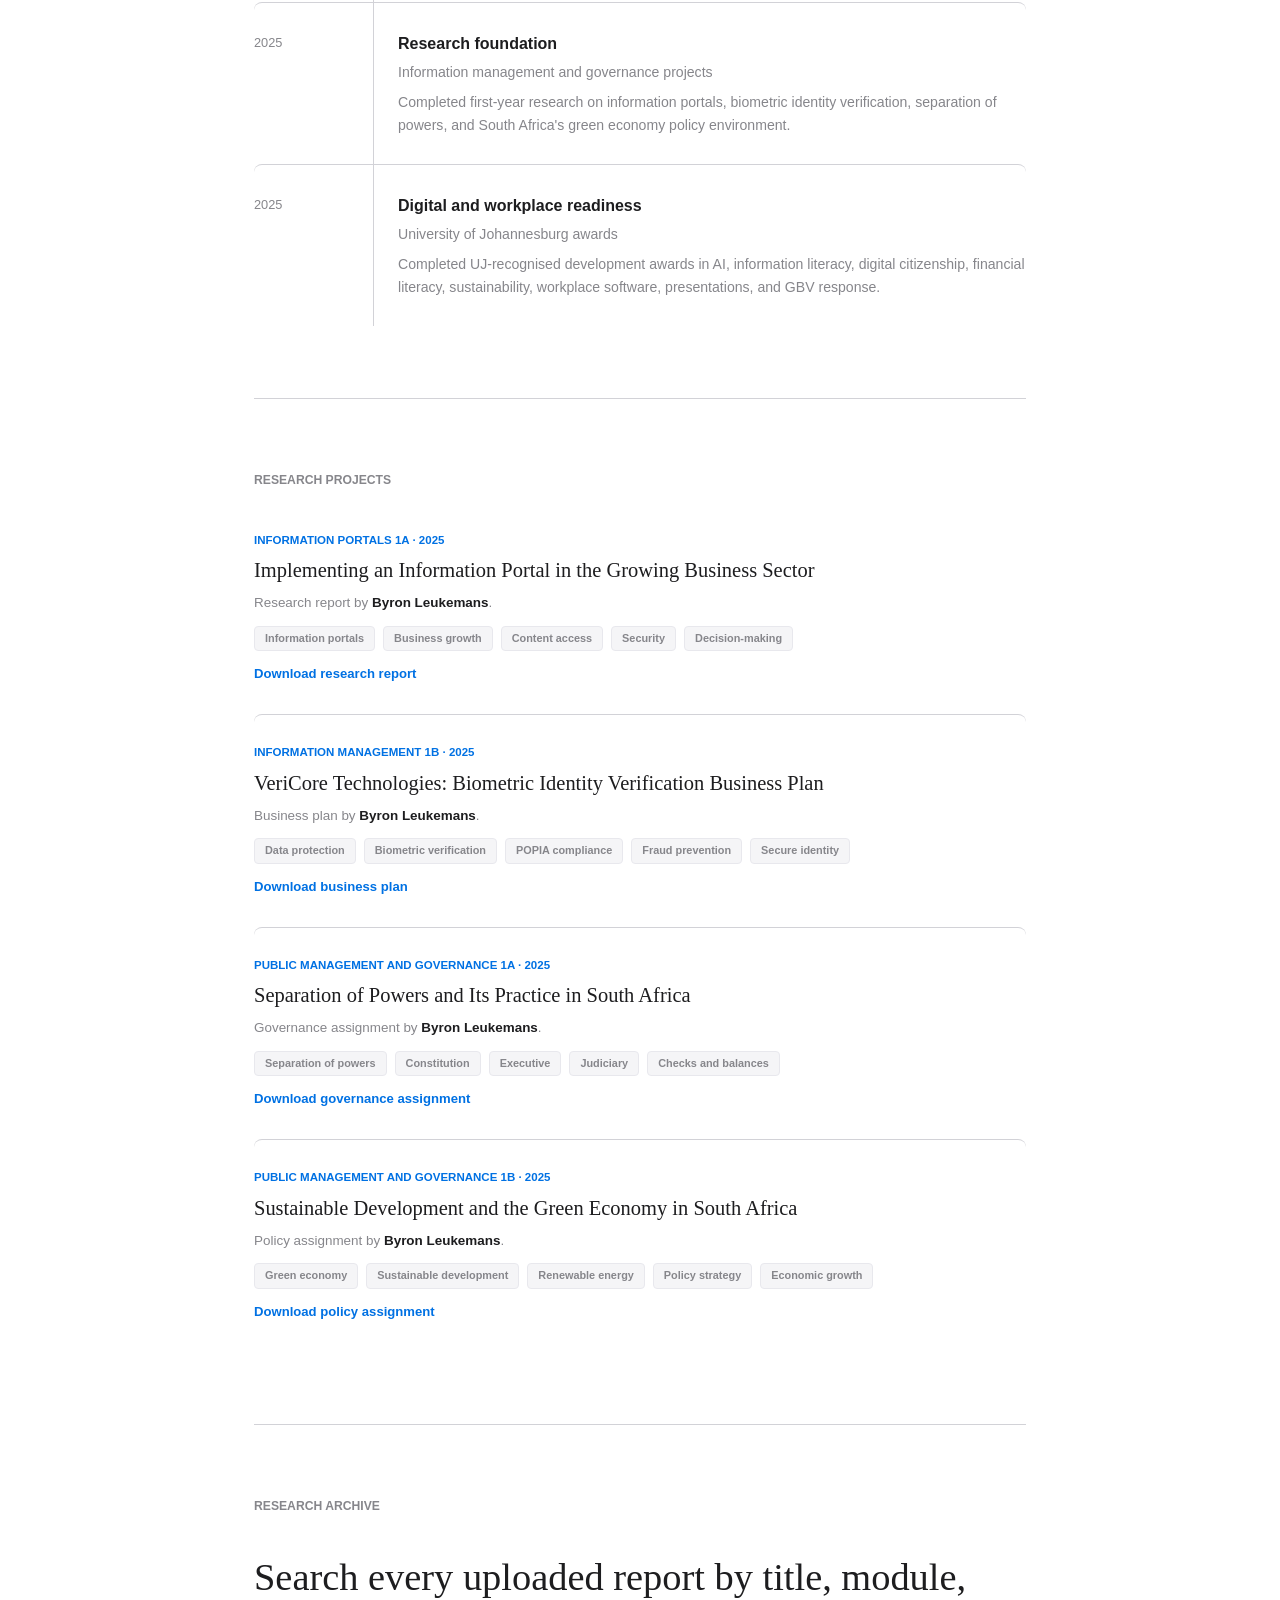
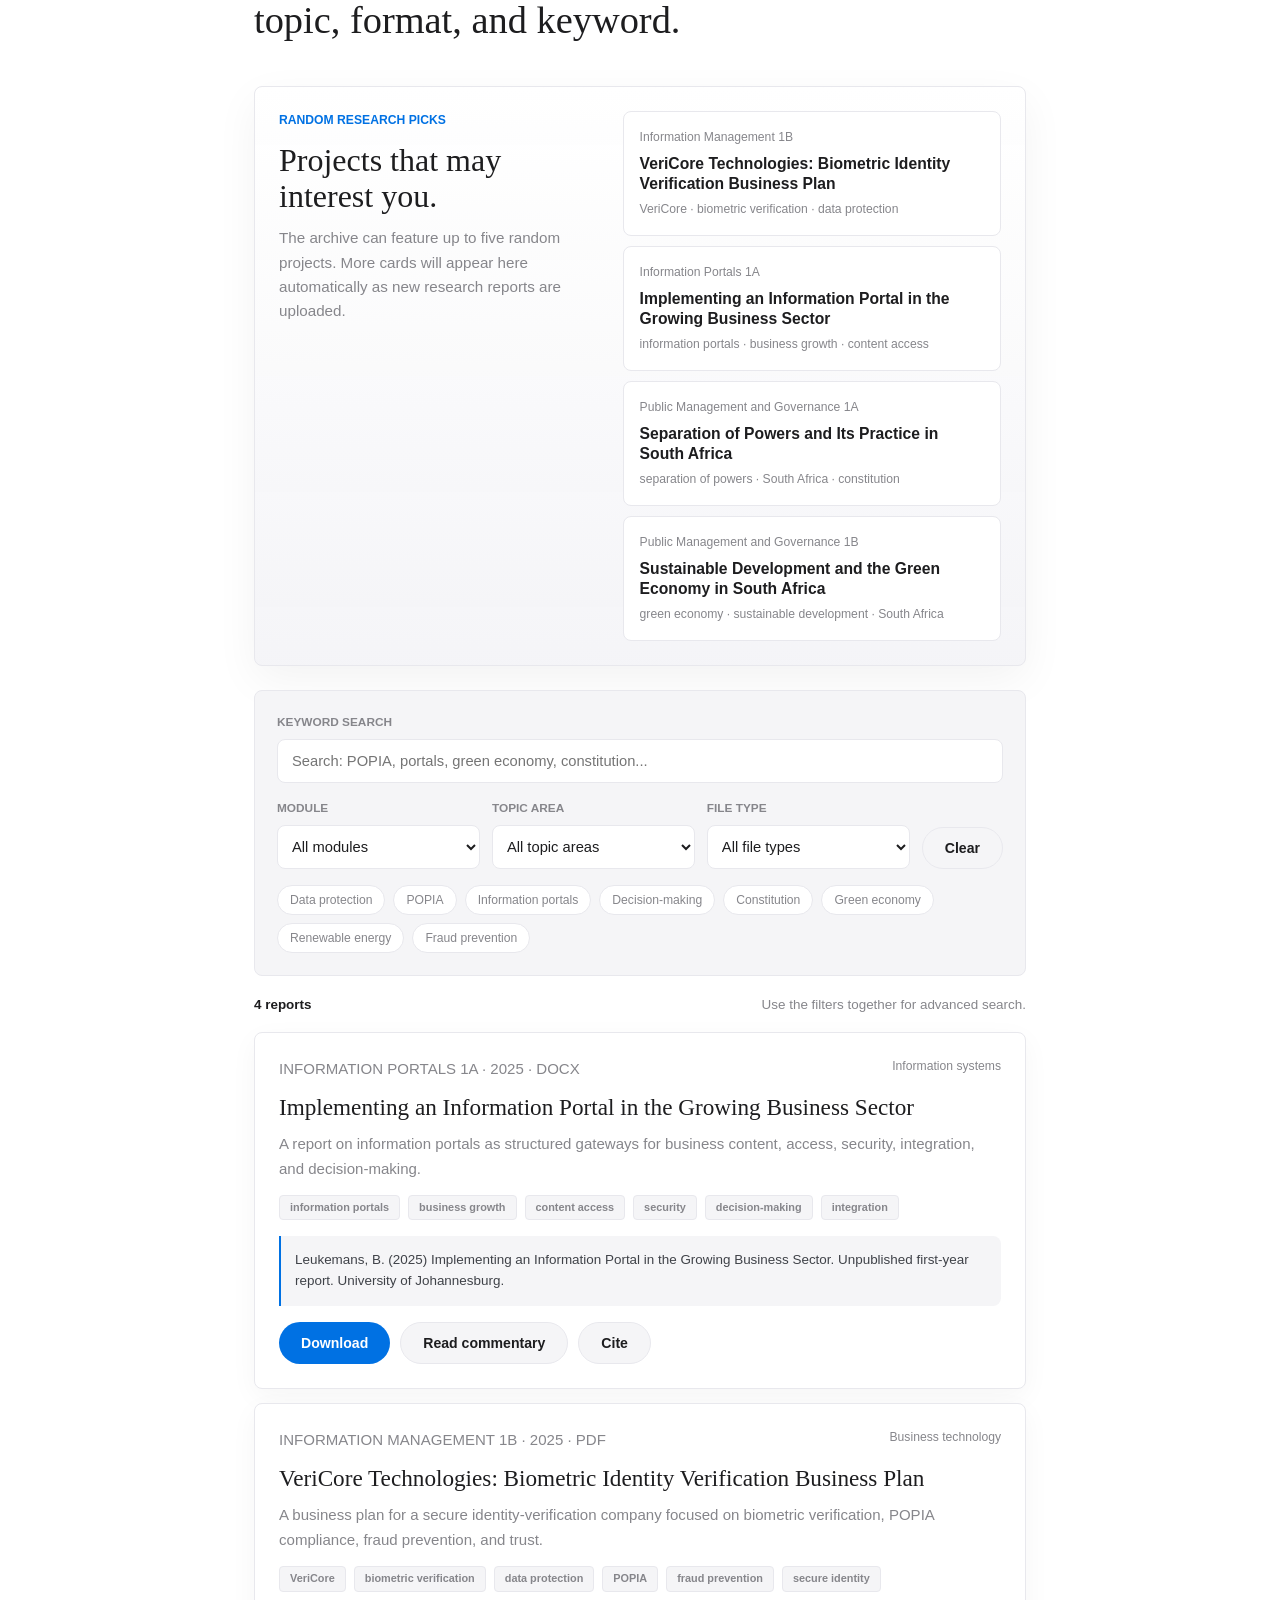
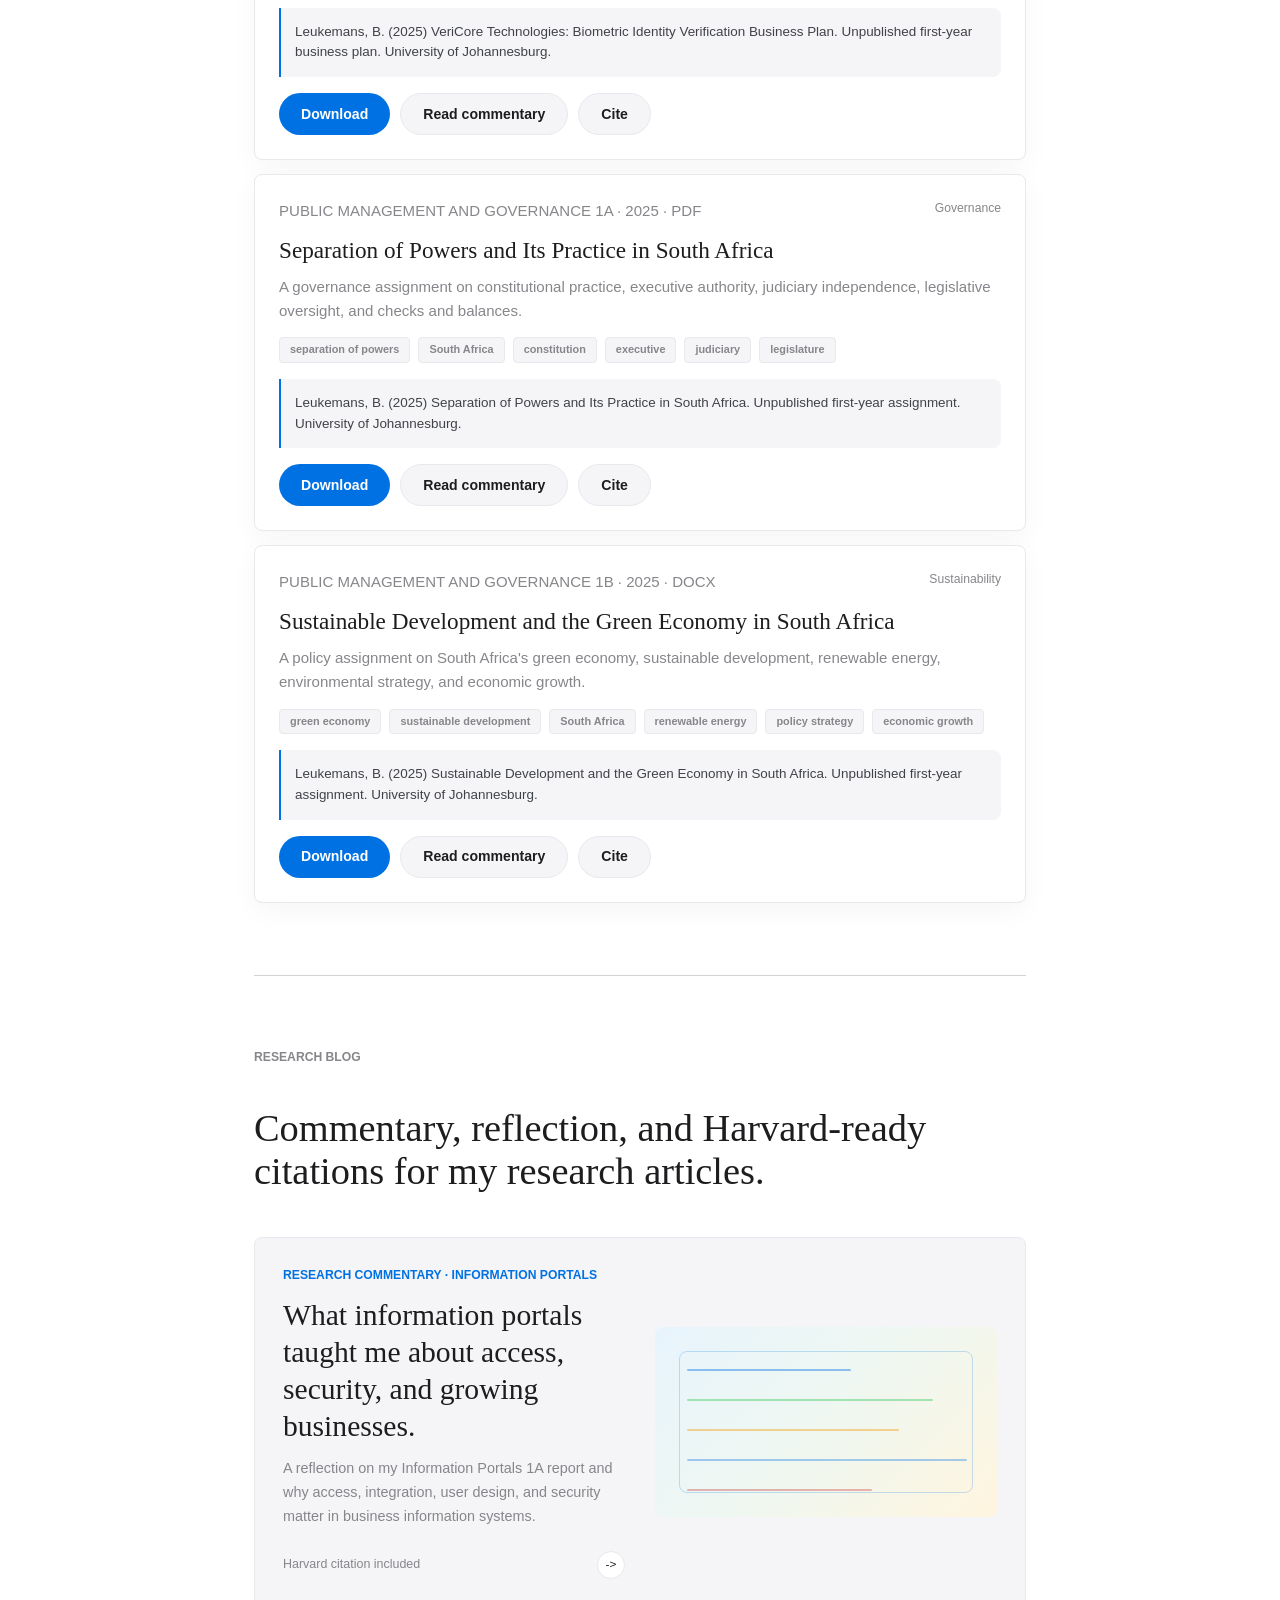
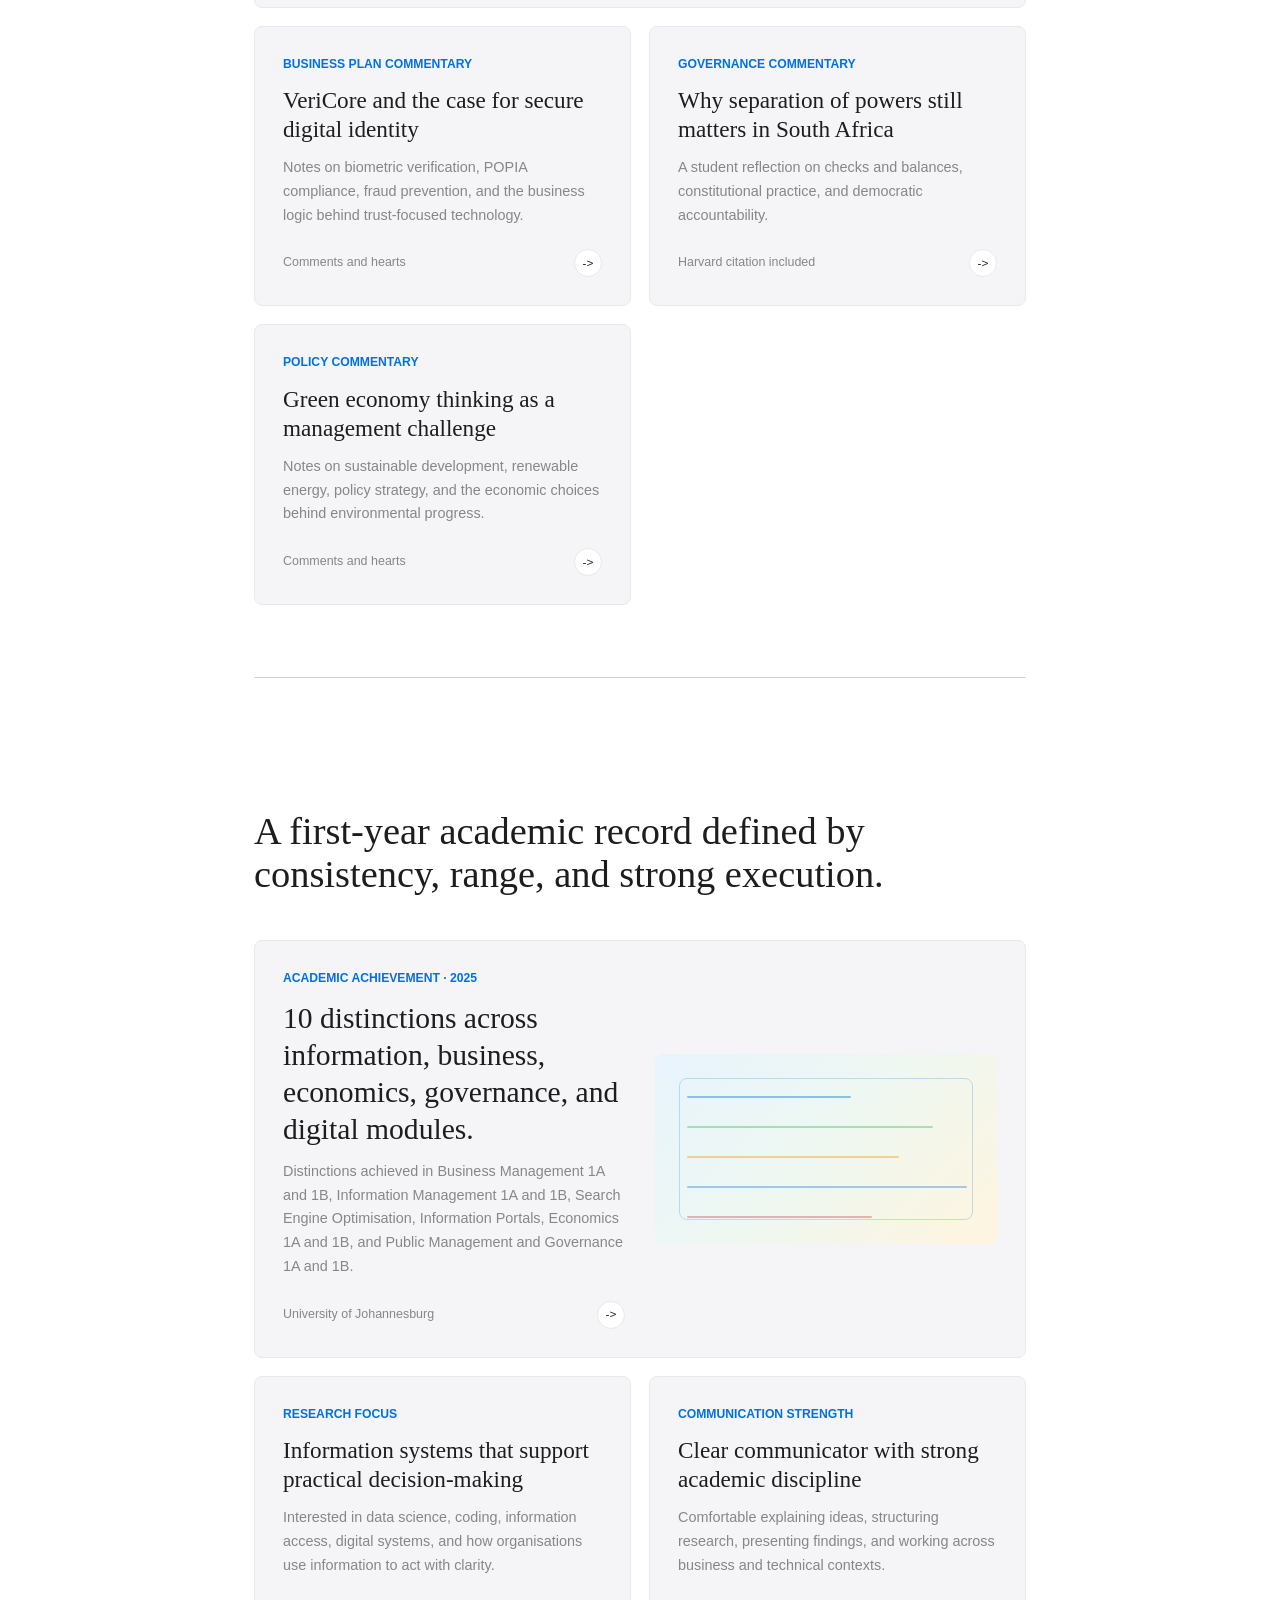
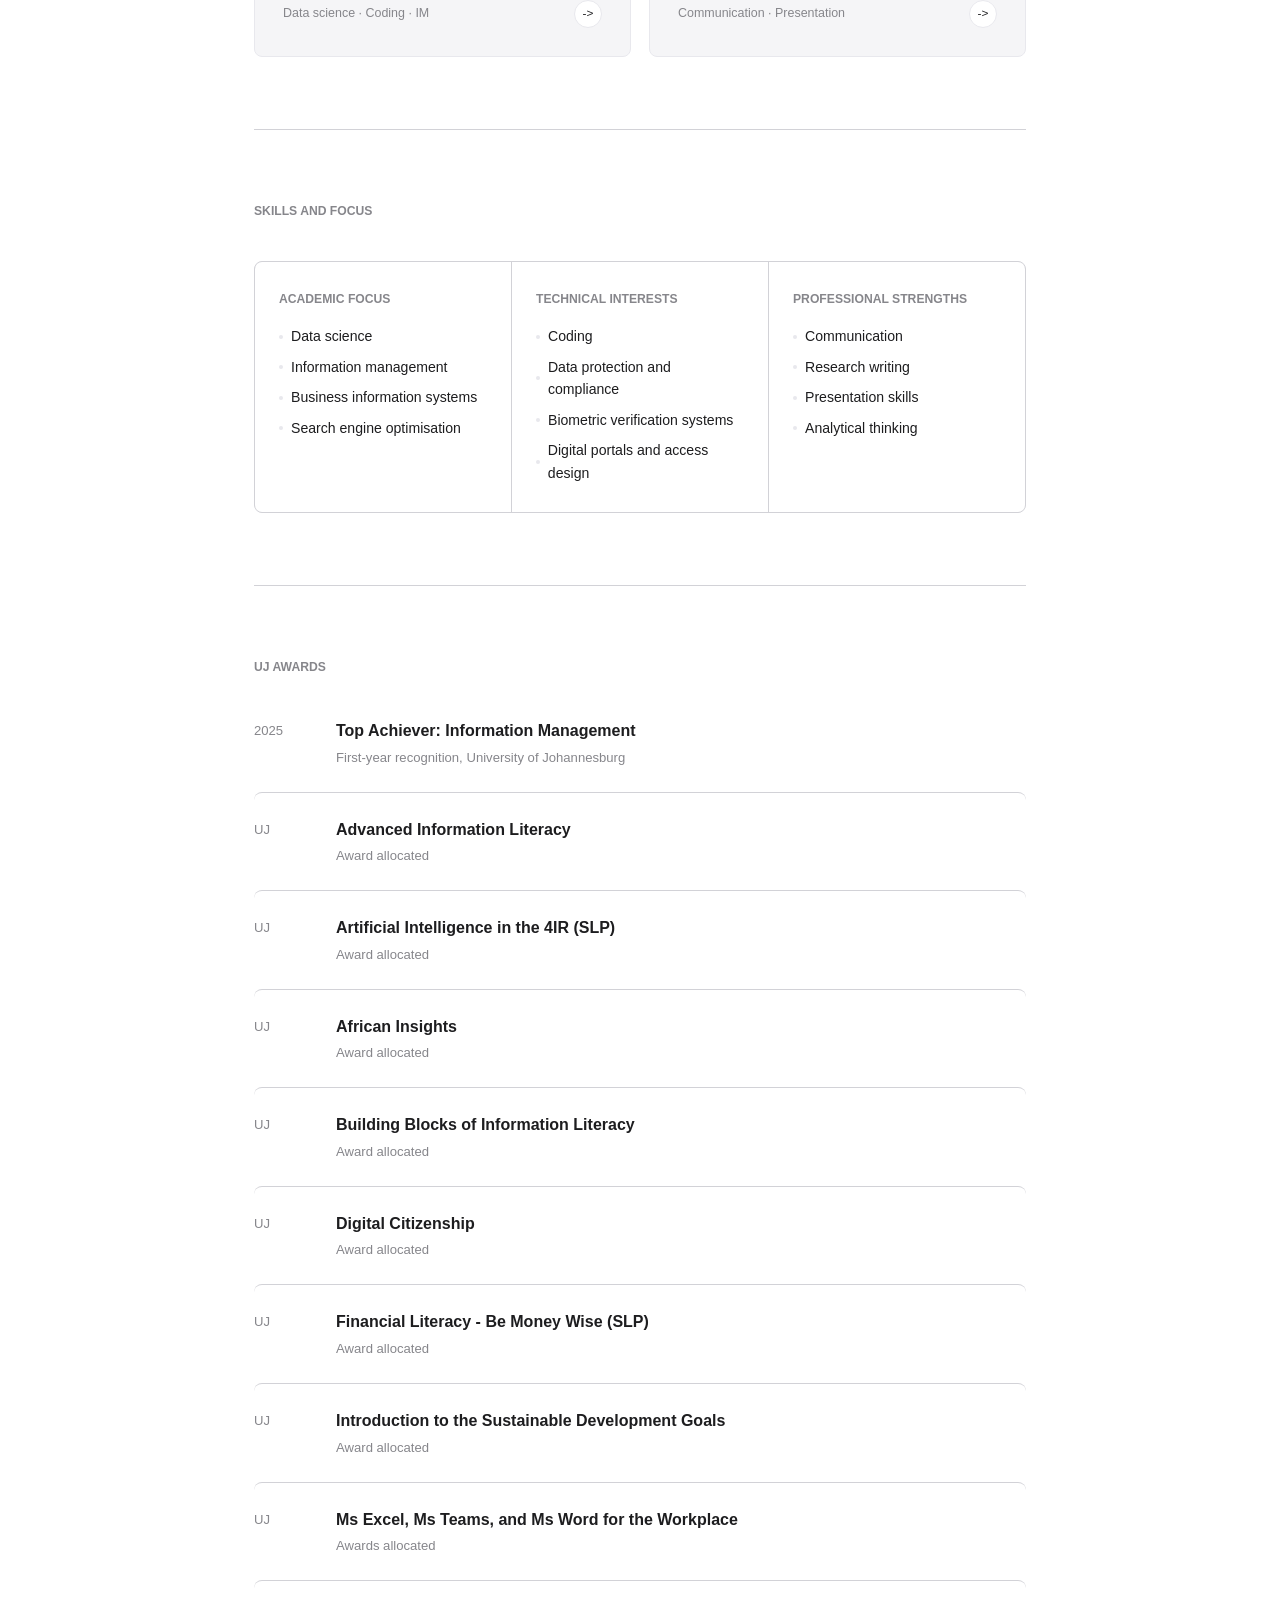
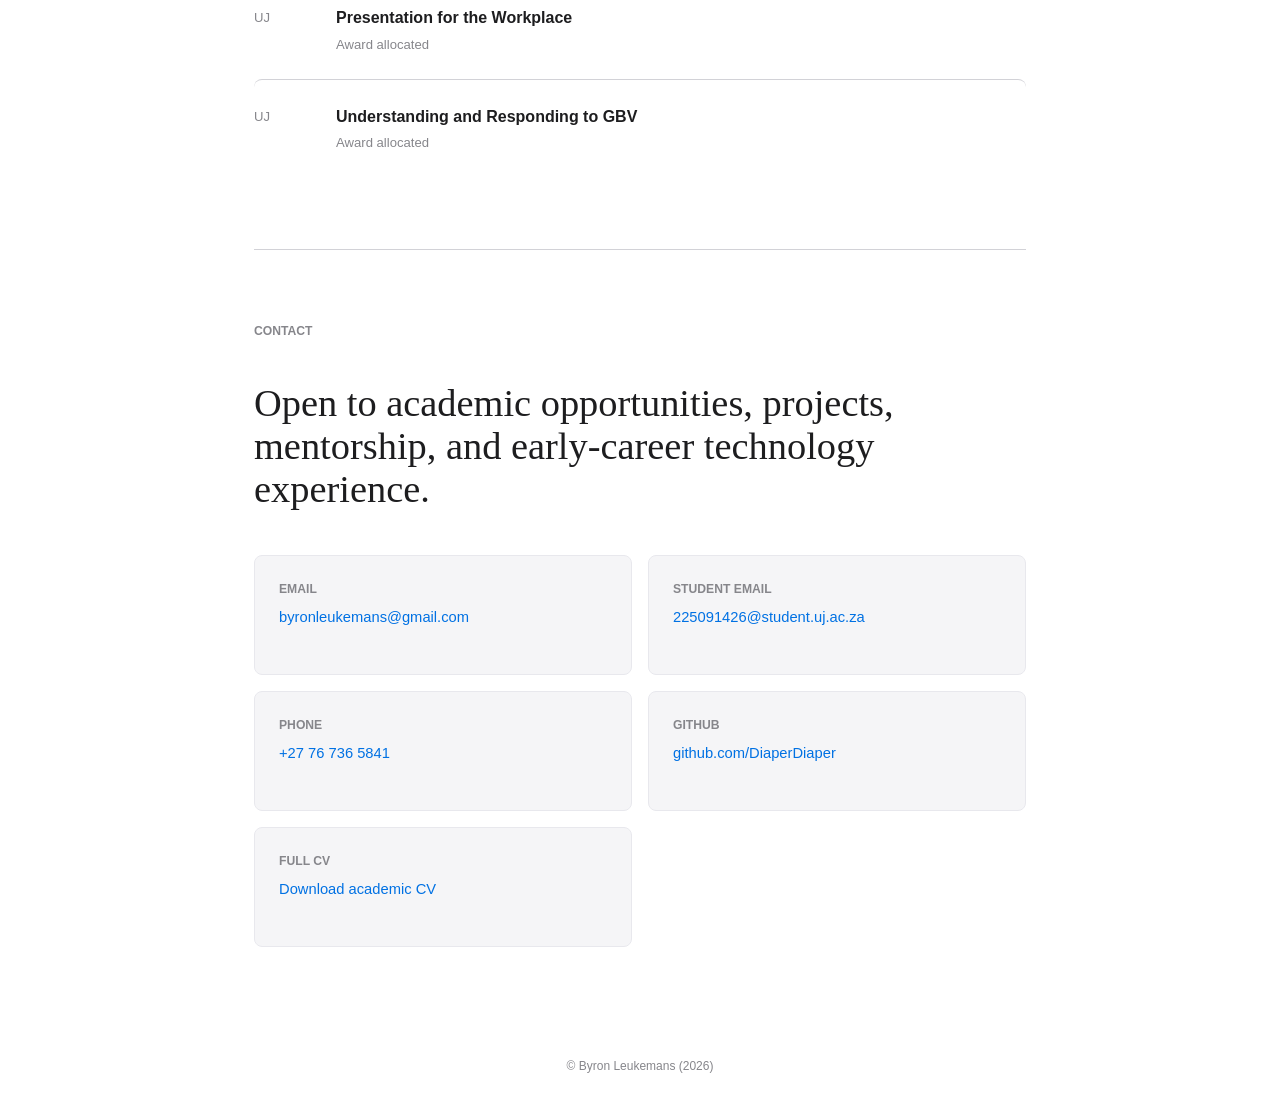
==== commit c54cd512: "Version 2 - Changed footer" ====
--- a/index.html
+++ b/index.html
@@ -631,7 +631,7 @@
     </main>
 
     <footer class="page-footer reveal">
-      <p>Designed as an Apple-inspired academic CV portfolio for Byron Leukemans.</p>
+      <p>© Byron Leukemans (2026) </p>
     </footer>
 
     <script src="script.js"></script>
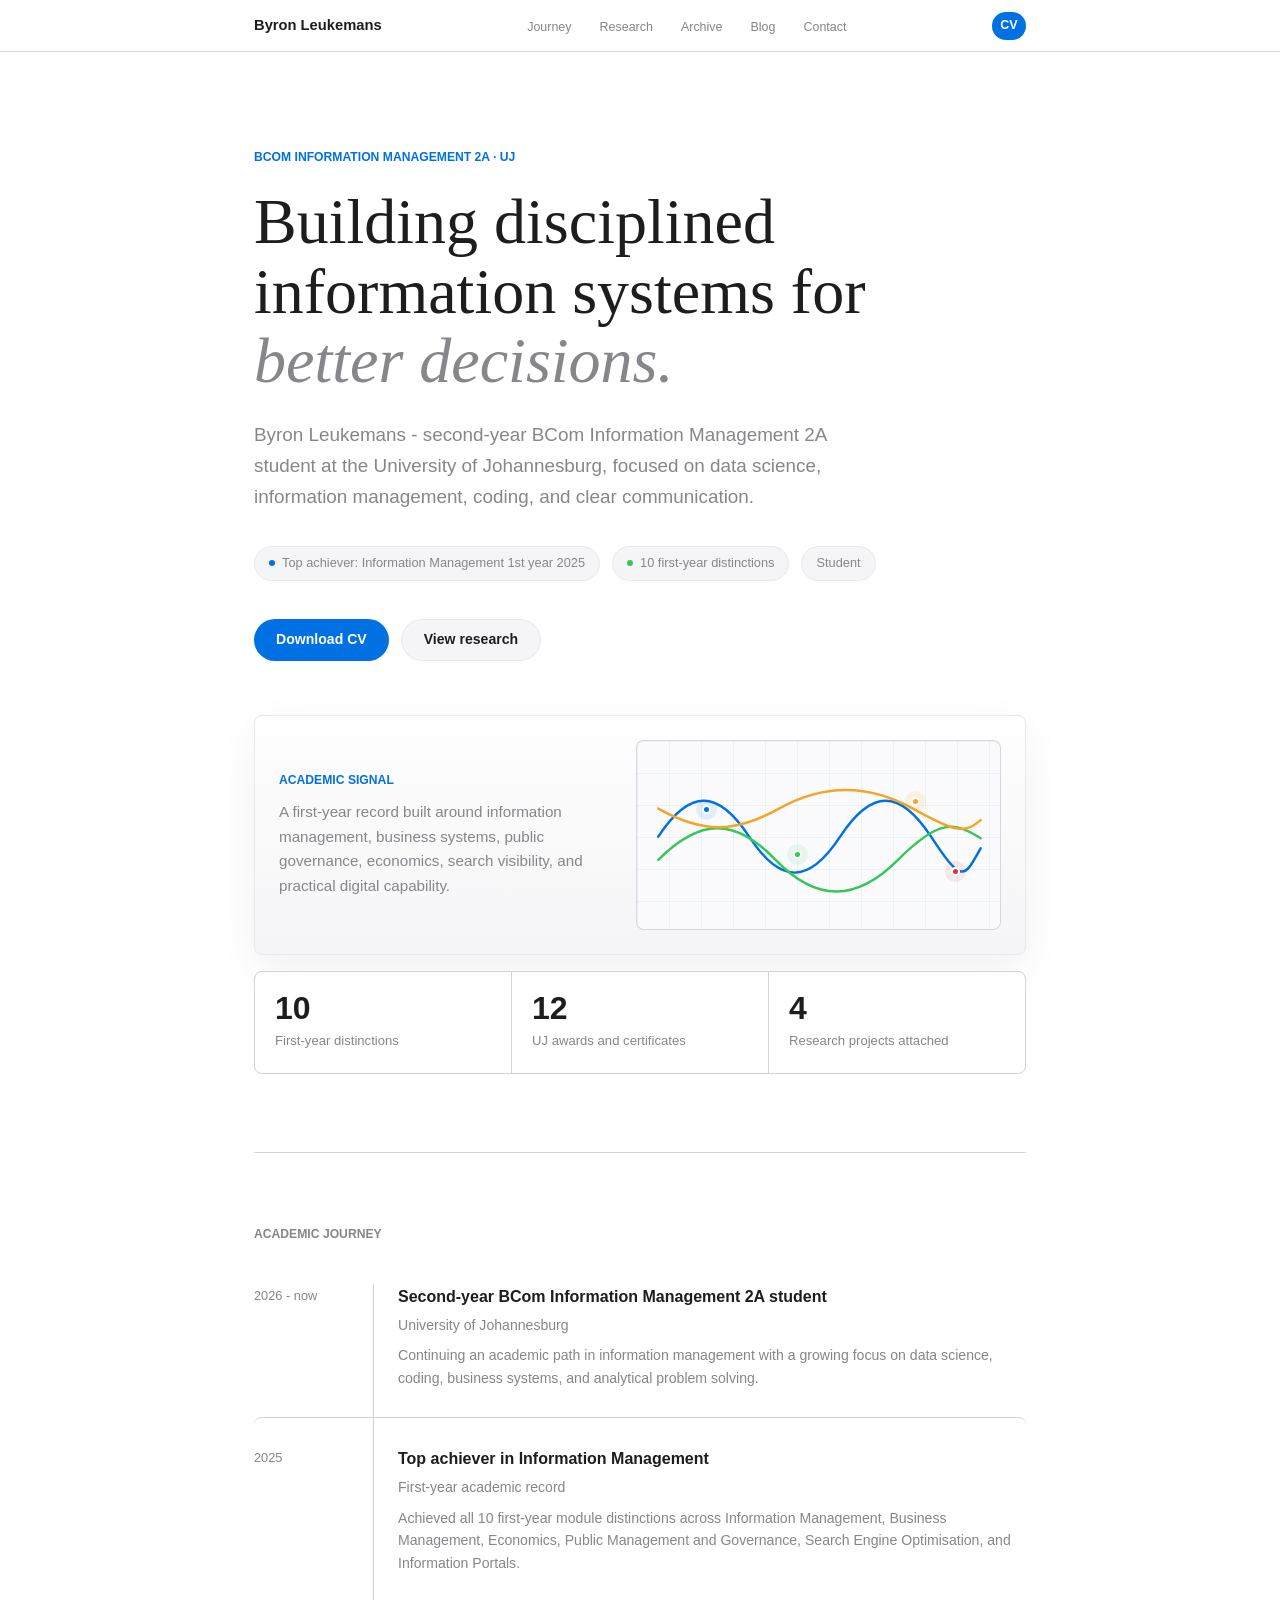
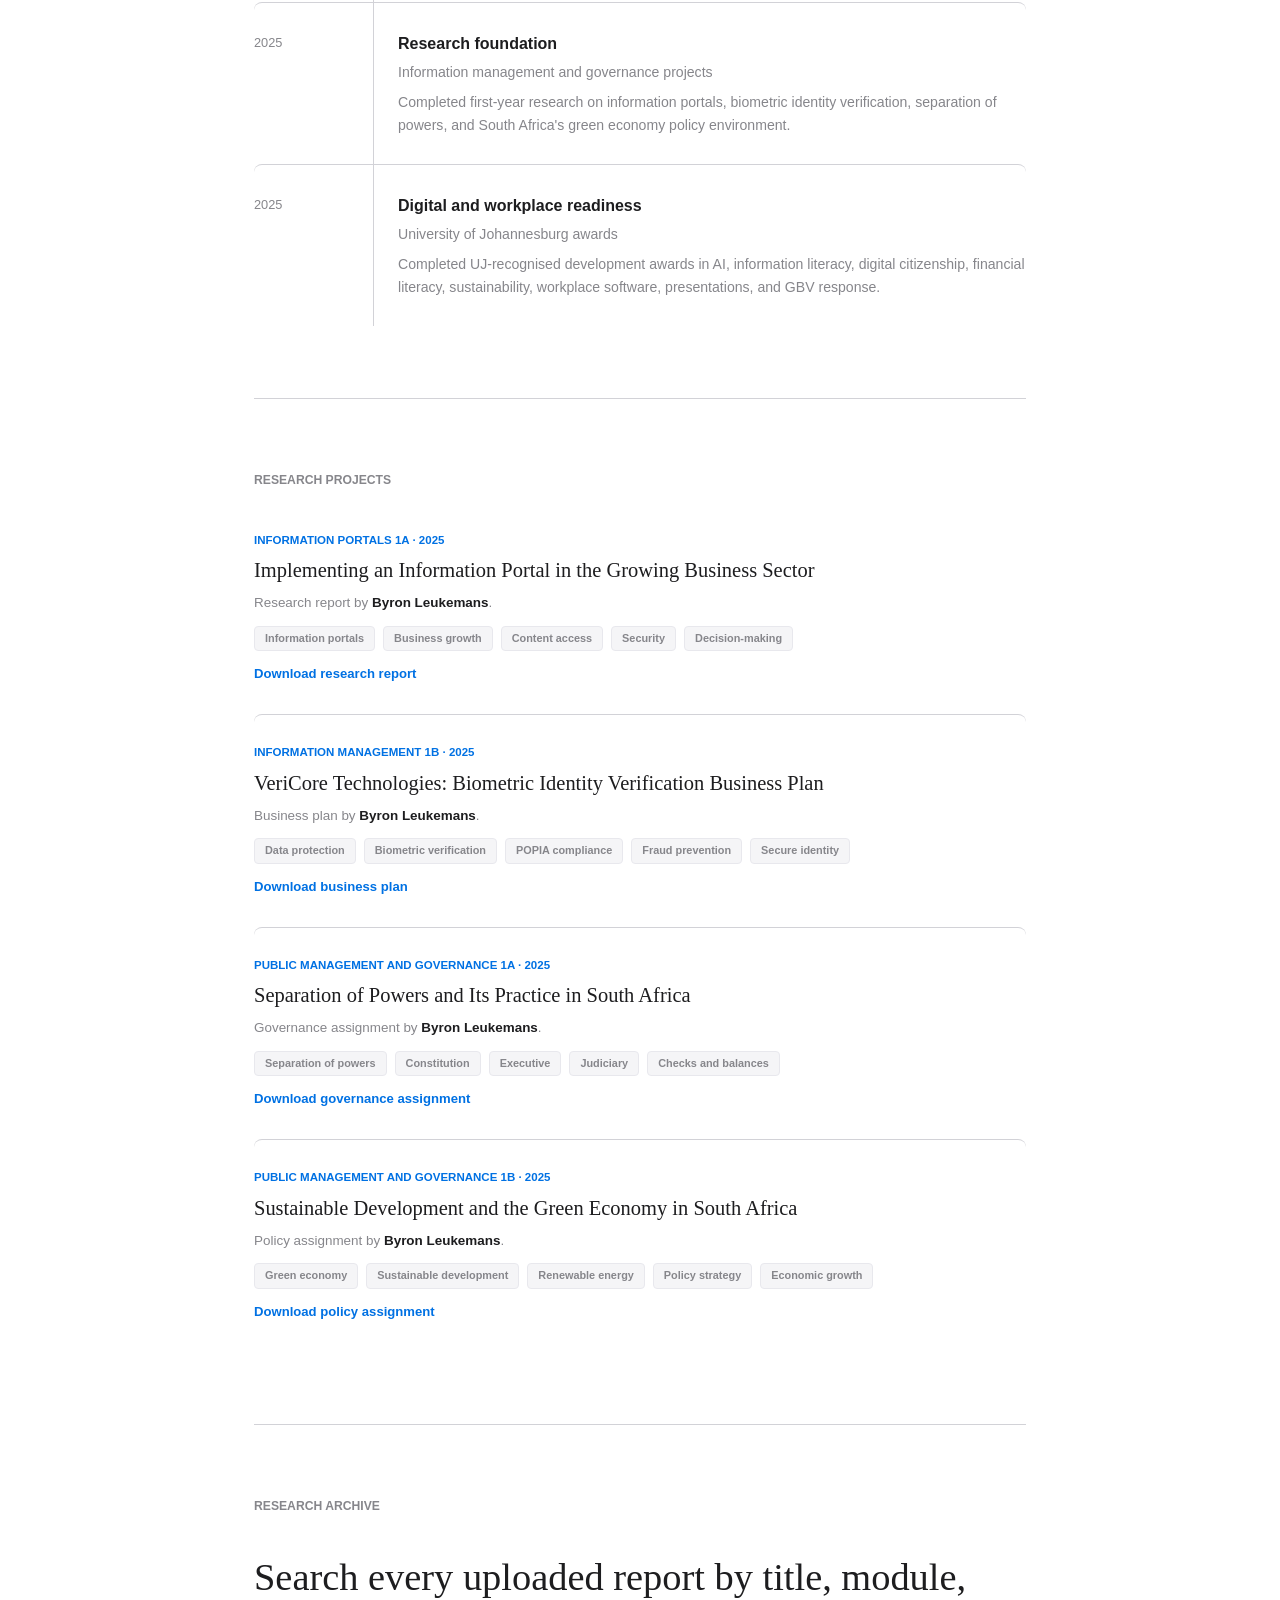
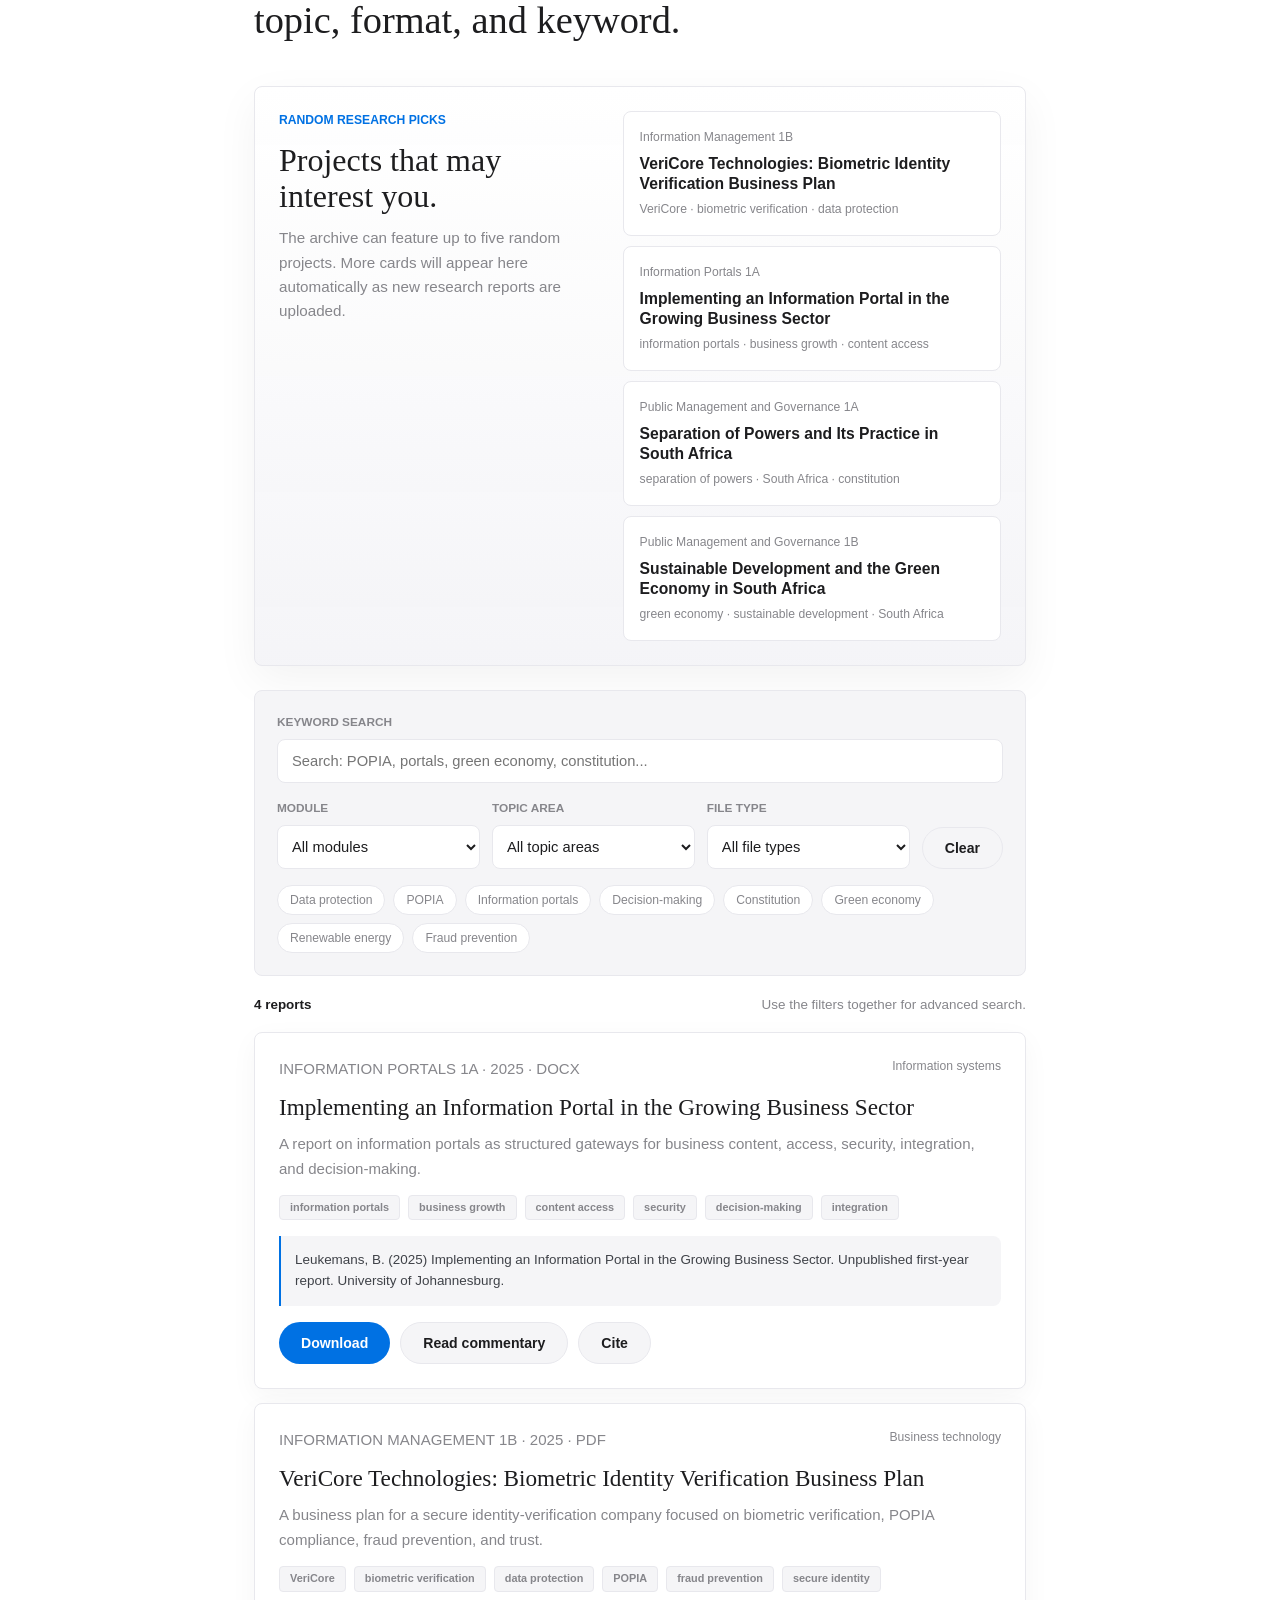
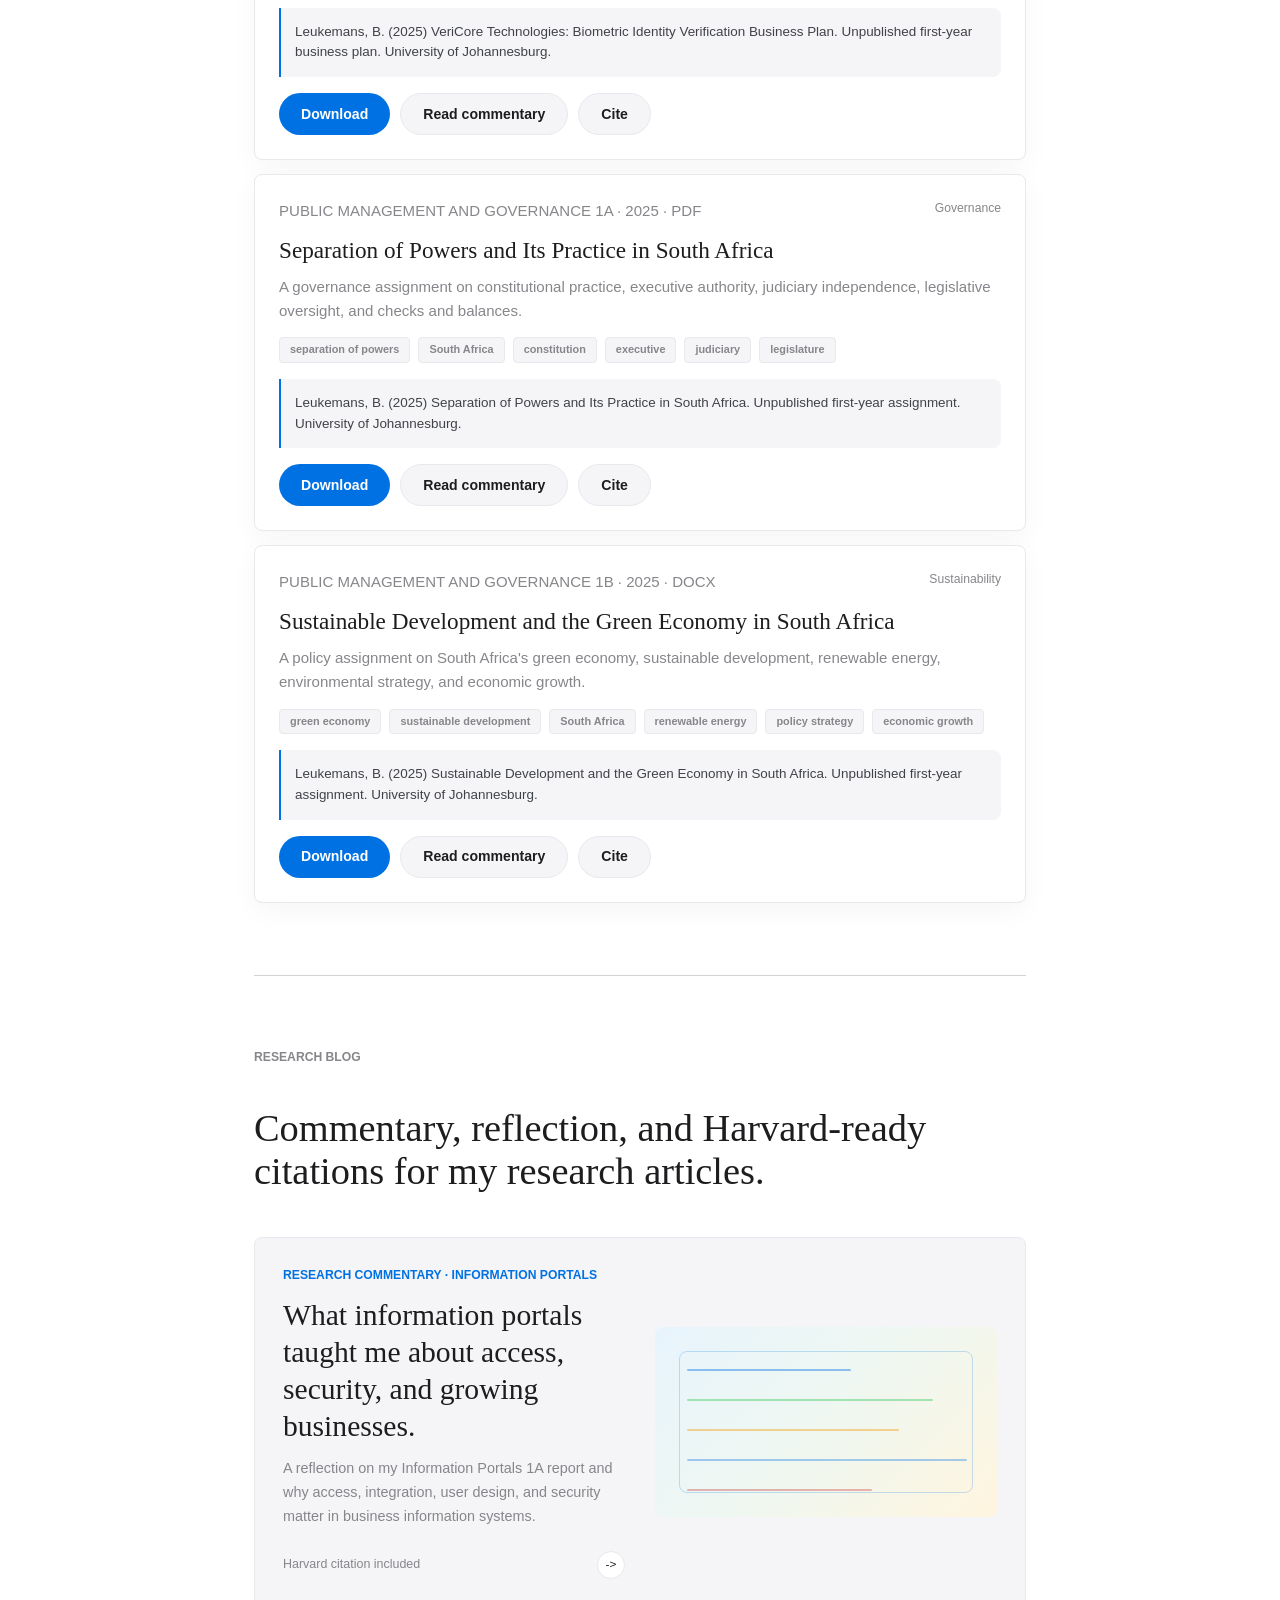
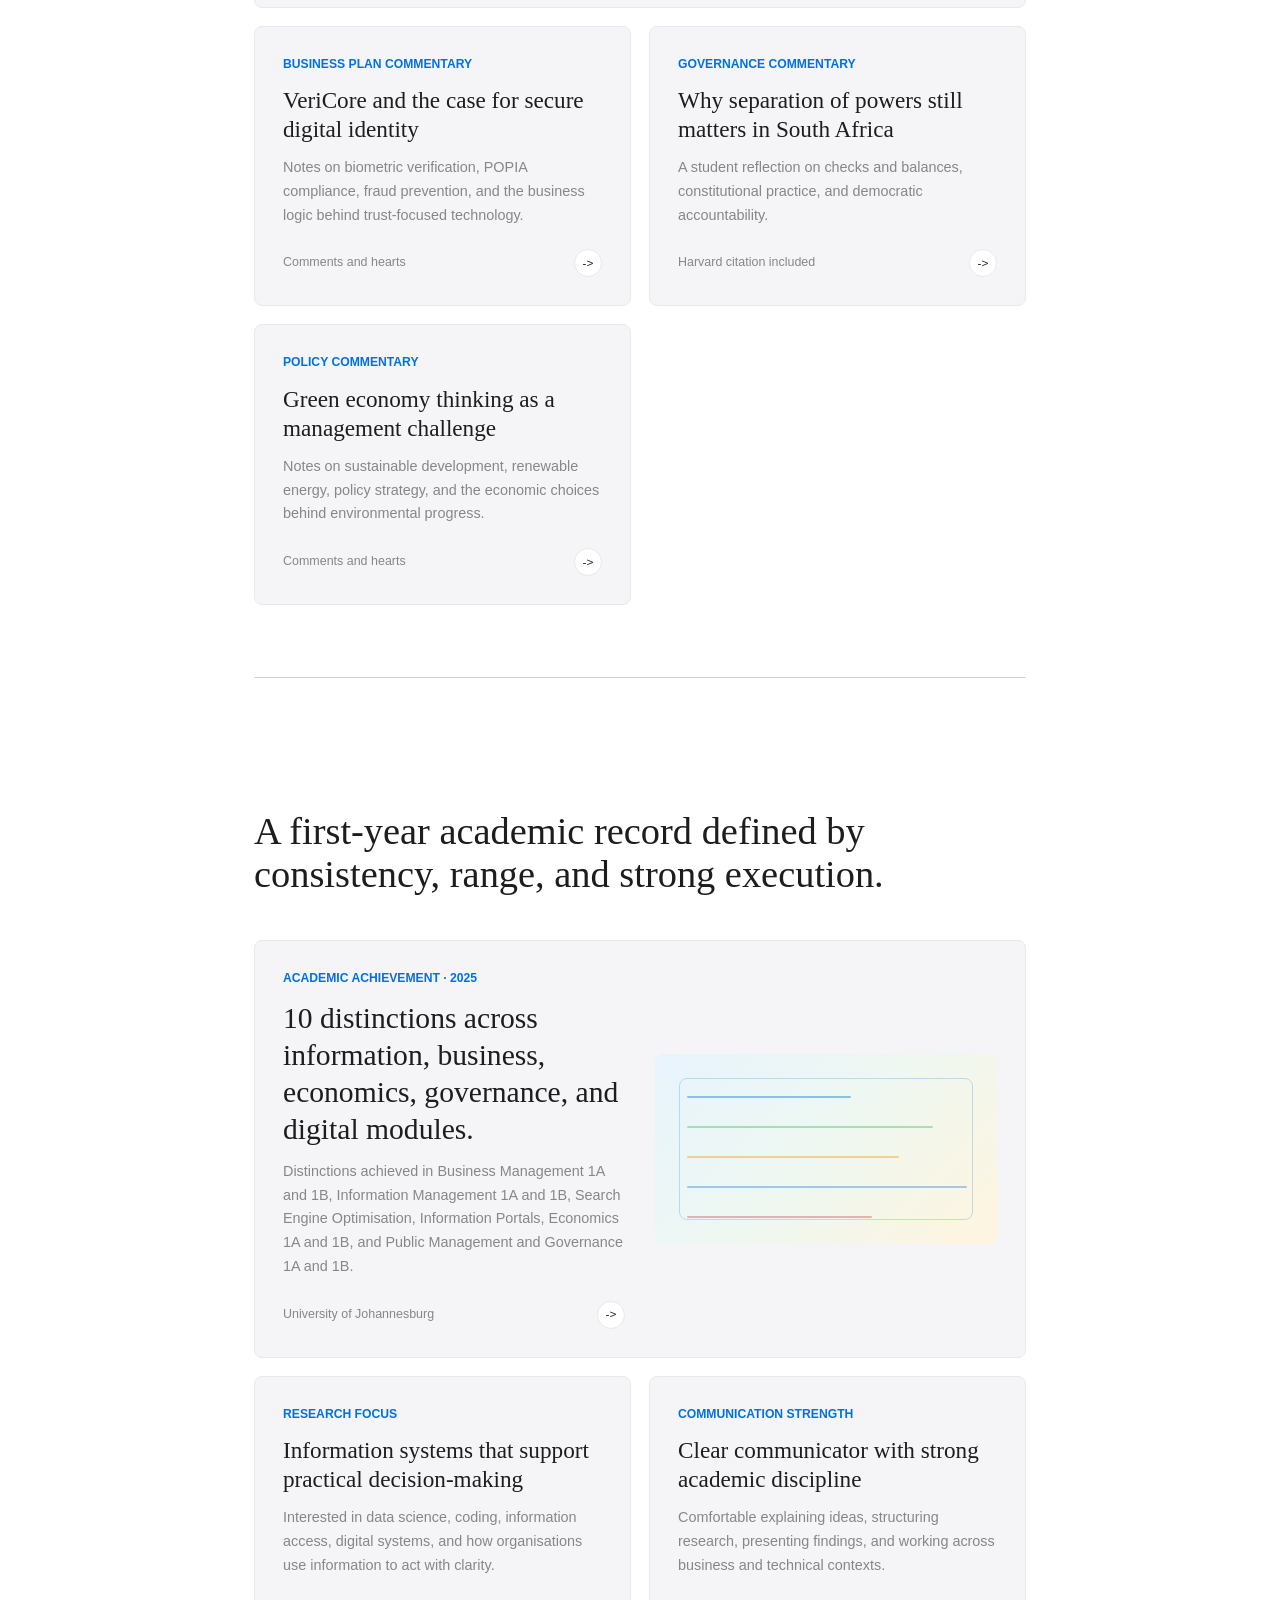
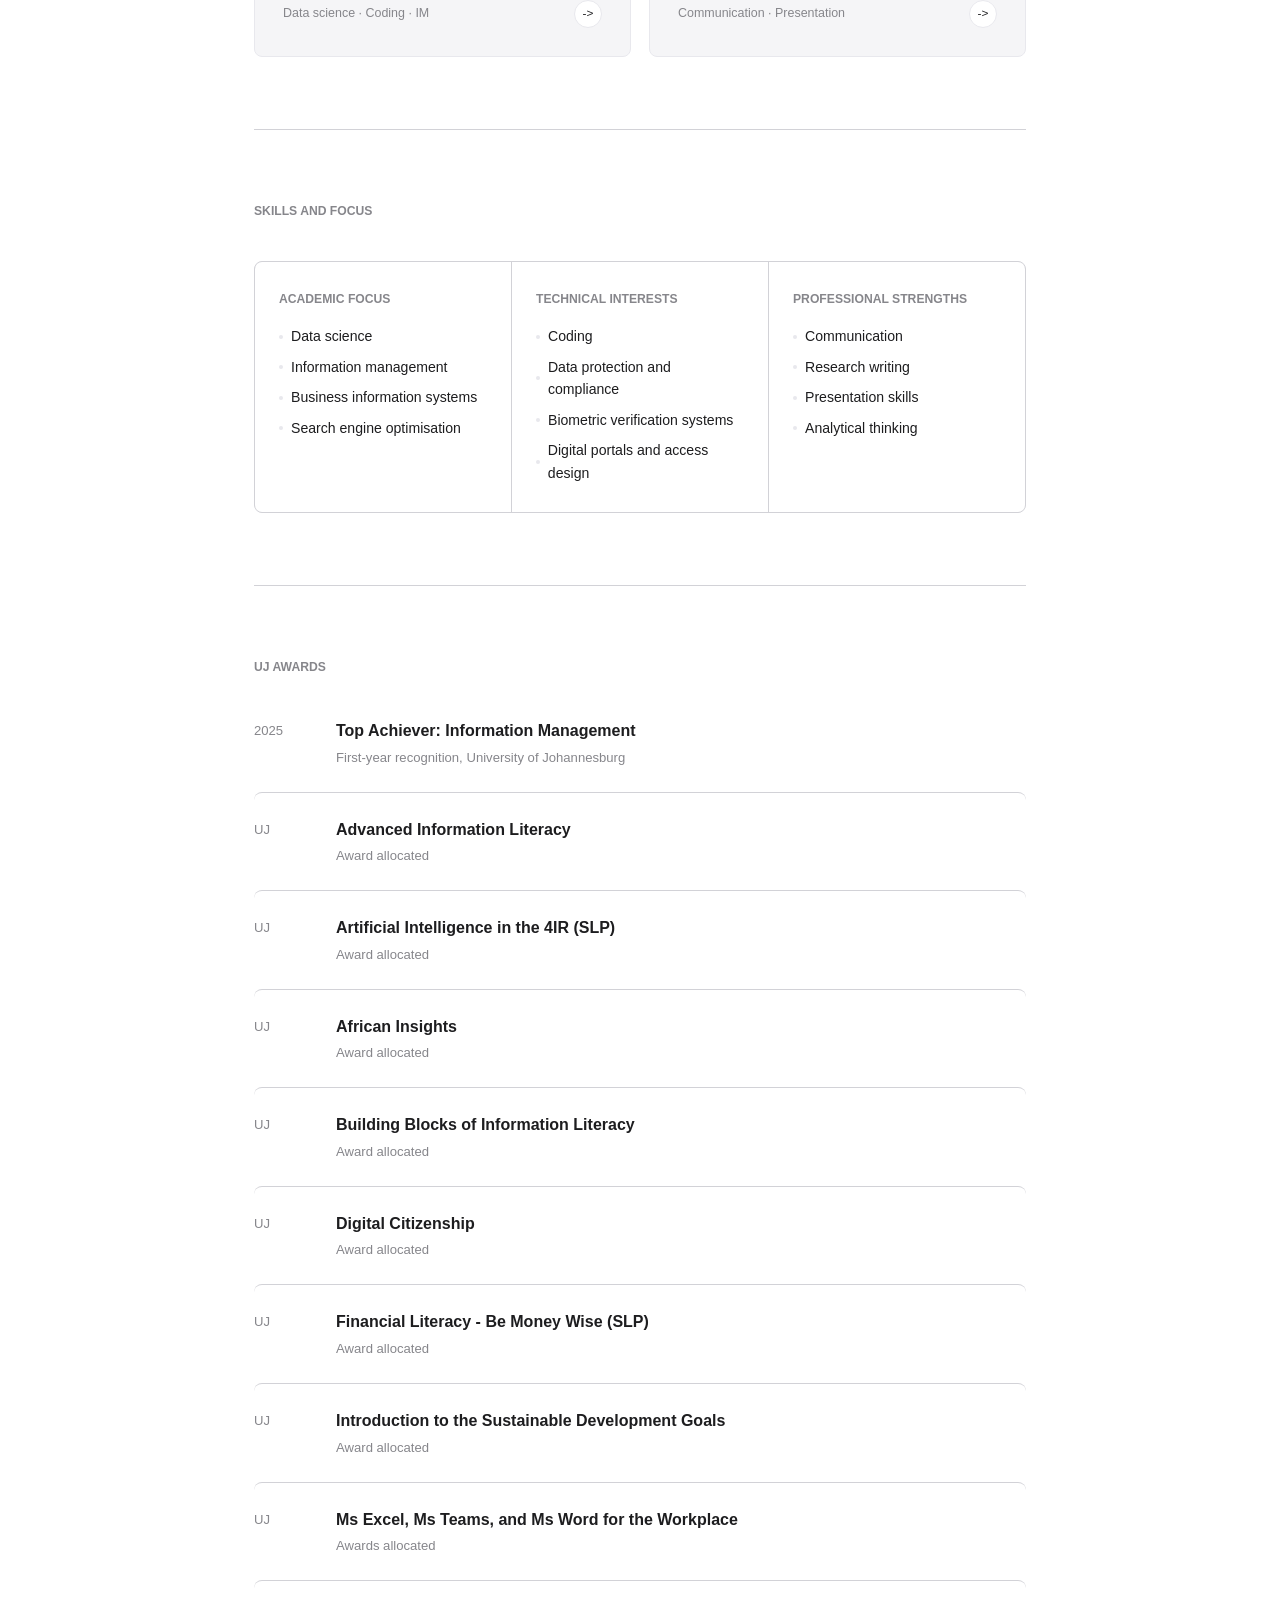
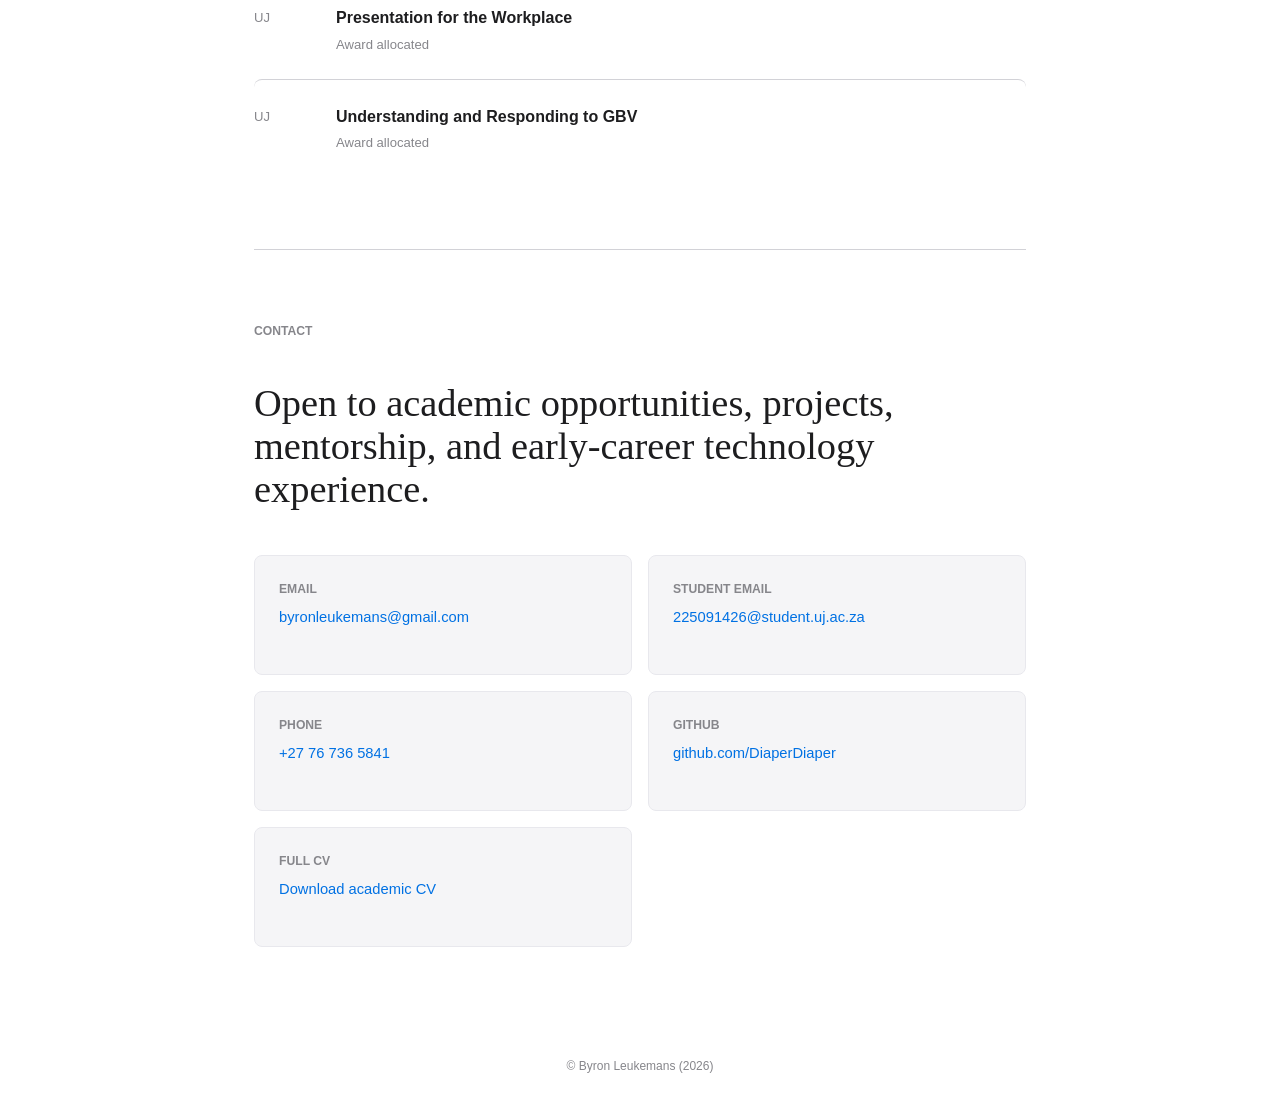
==== commit 0d78a92d: "Version 3 - took ot student number" ====
--- a/index.html
+++ b/index.html
@@ -51,7 +51,7 @@
         <div class="hero-meta fade-up" aria-label="Academic profile details">
           <span class="pill"><span class="pill-dot"></span>Top achiever: Information Management 1st year 2025</span>
           <span class="pill"><span class="pill-dot green"></span>10 first-year distinctions</span>
-          <span class="pill">Student number: 225091426</span>
+          <span class="pill">Student</span>
         </div>
 
         <div class="cta-row fade-up">
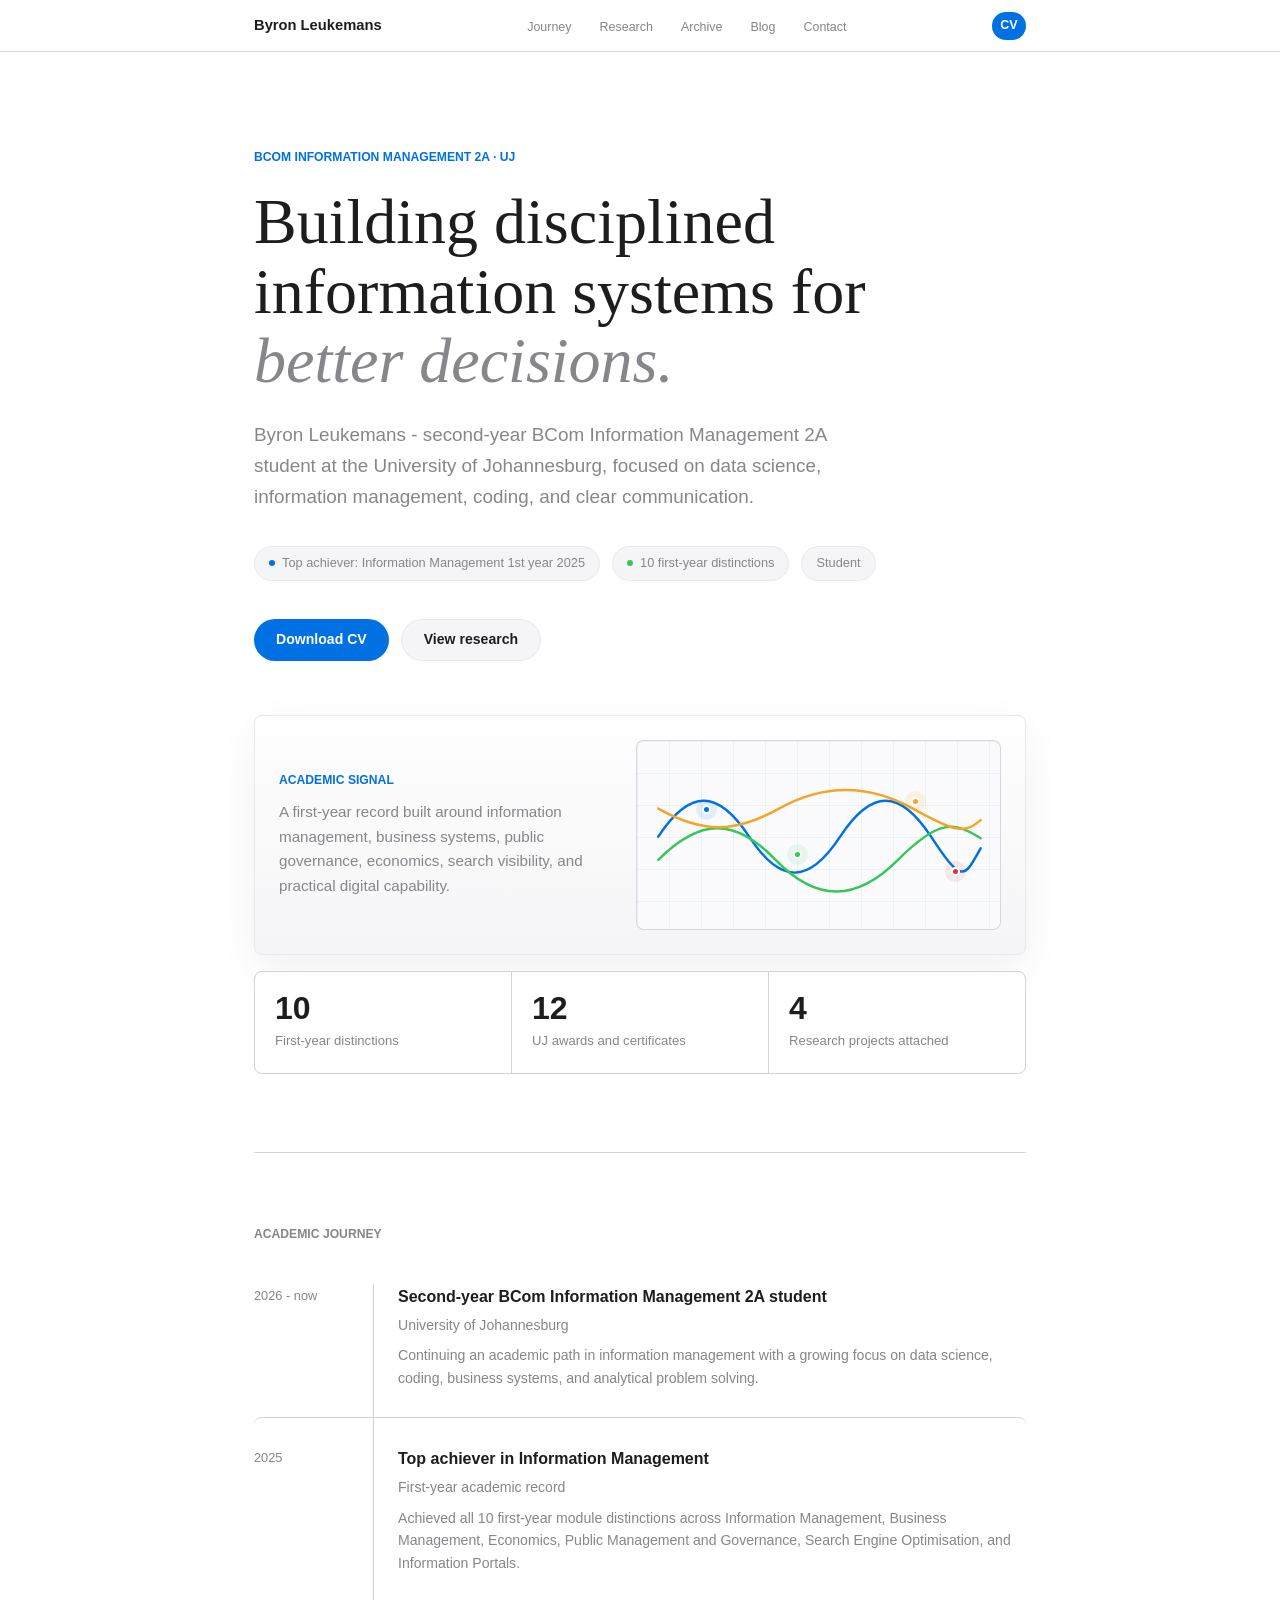
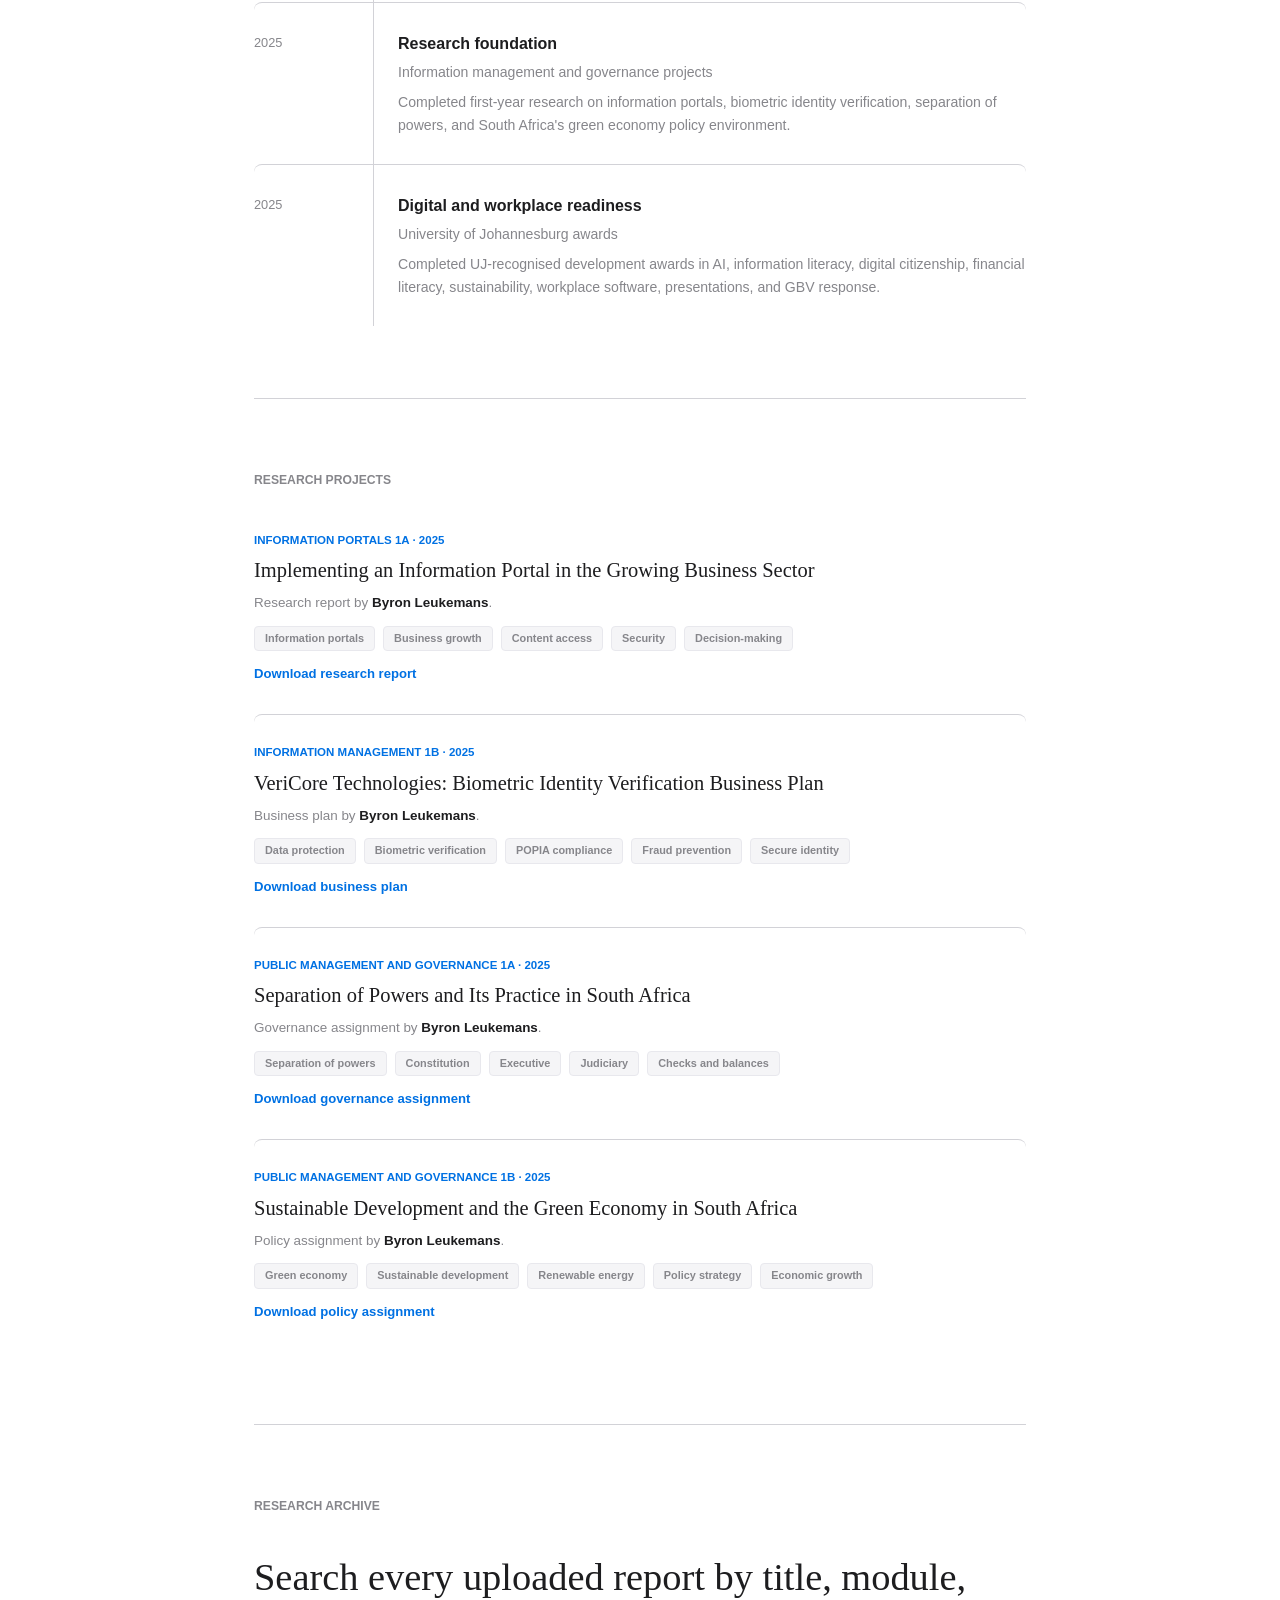
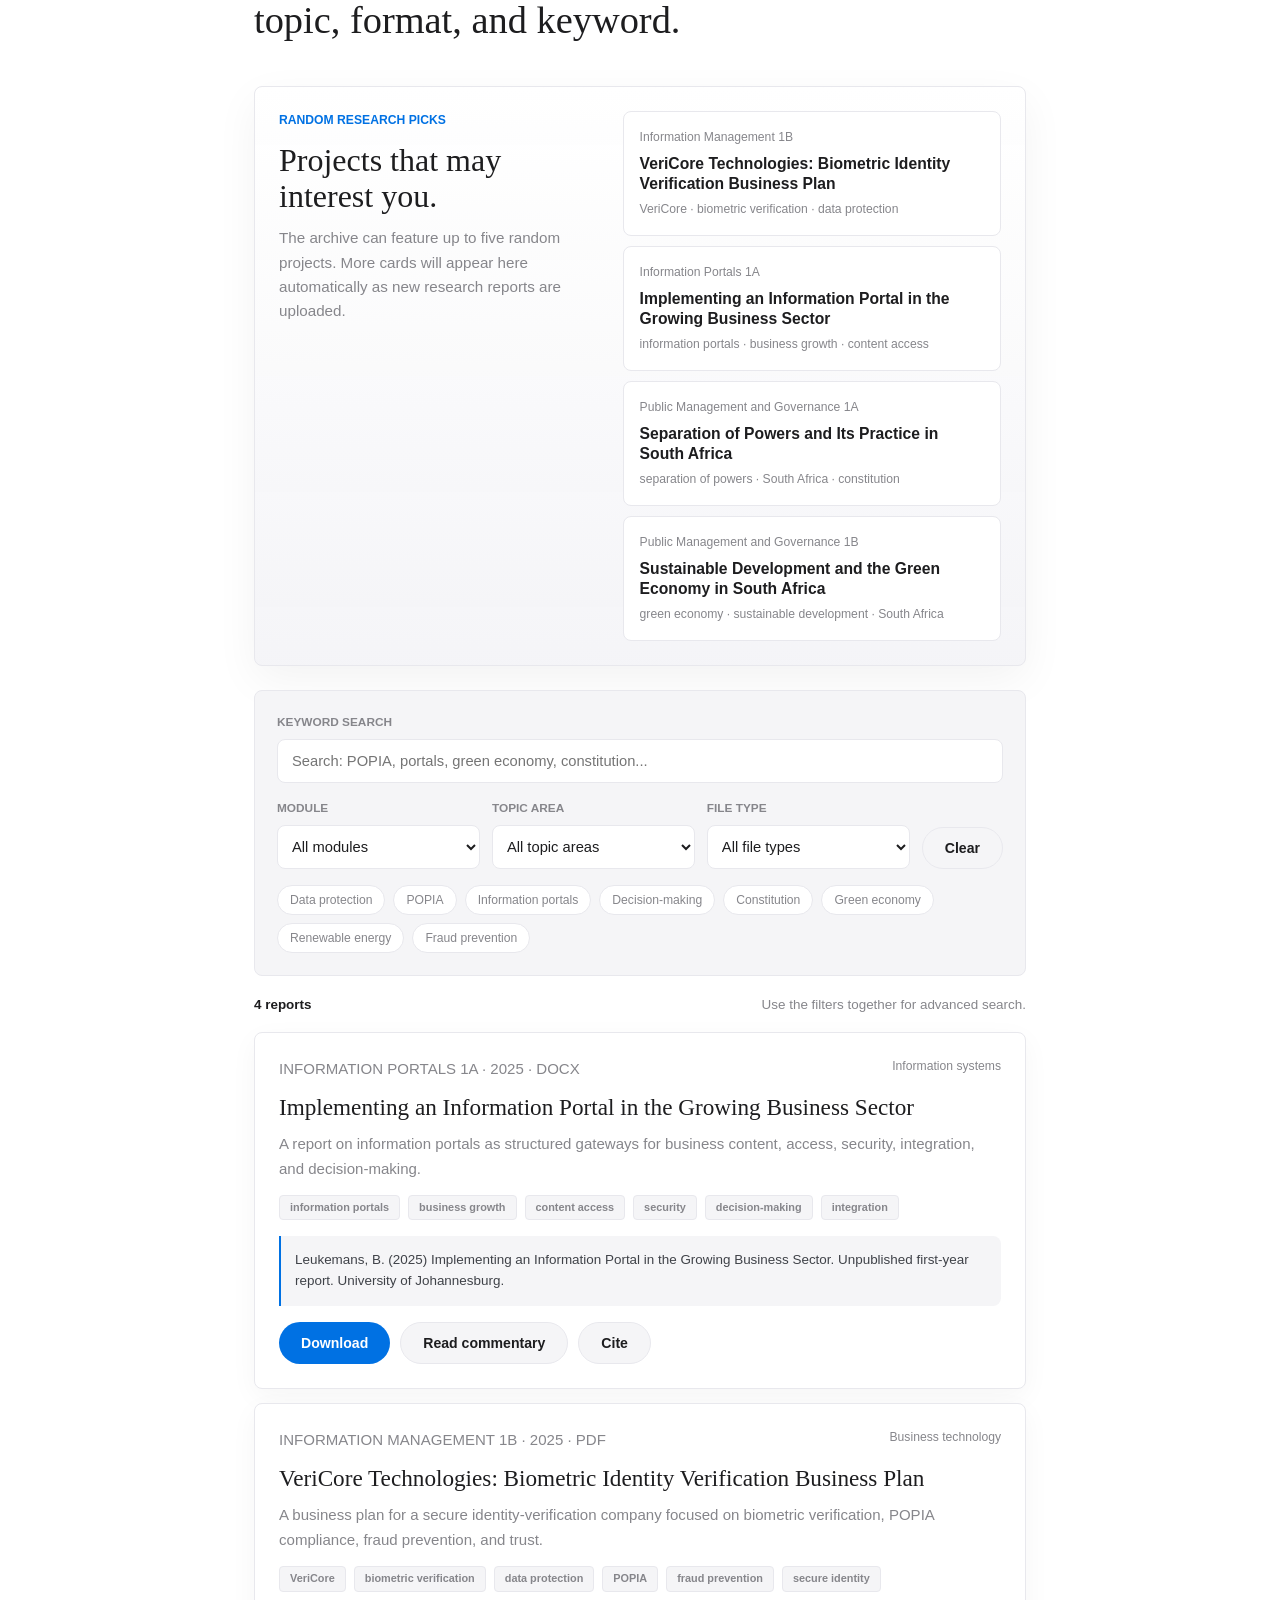
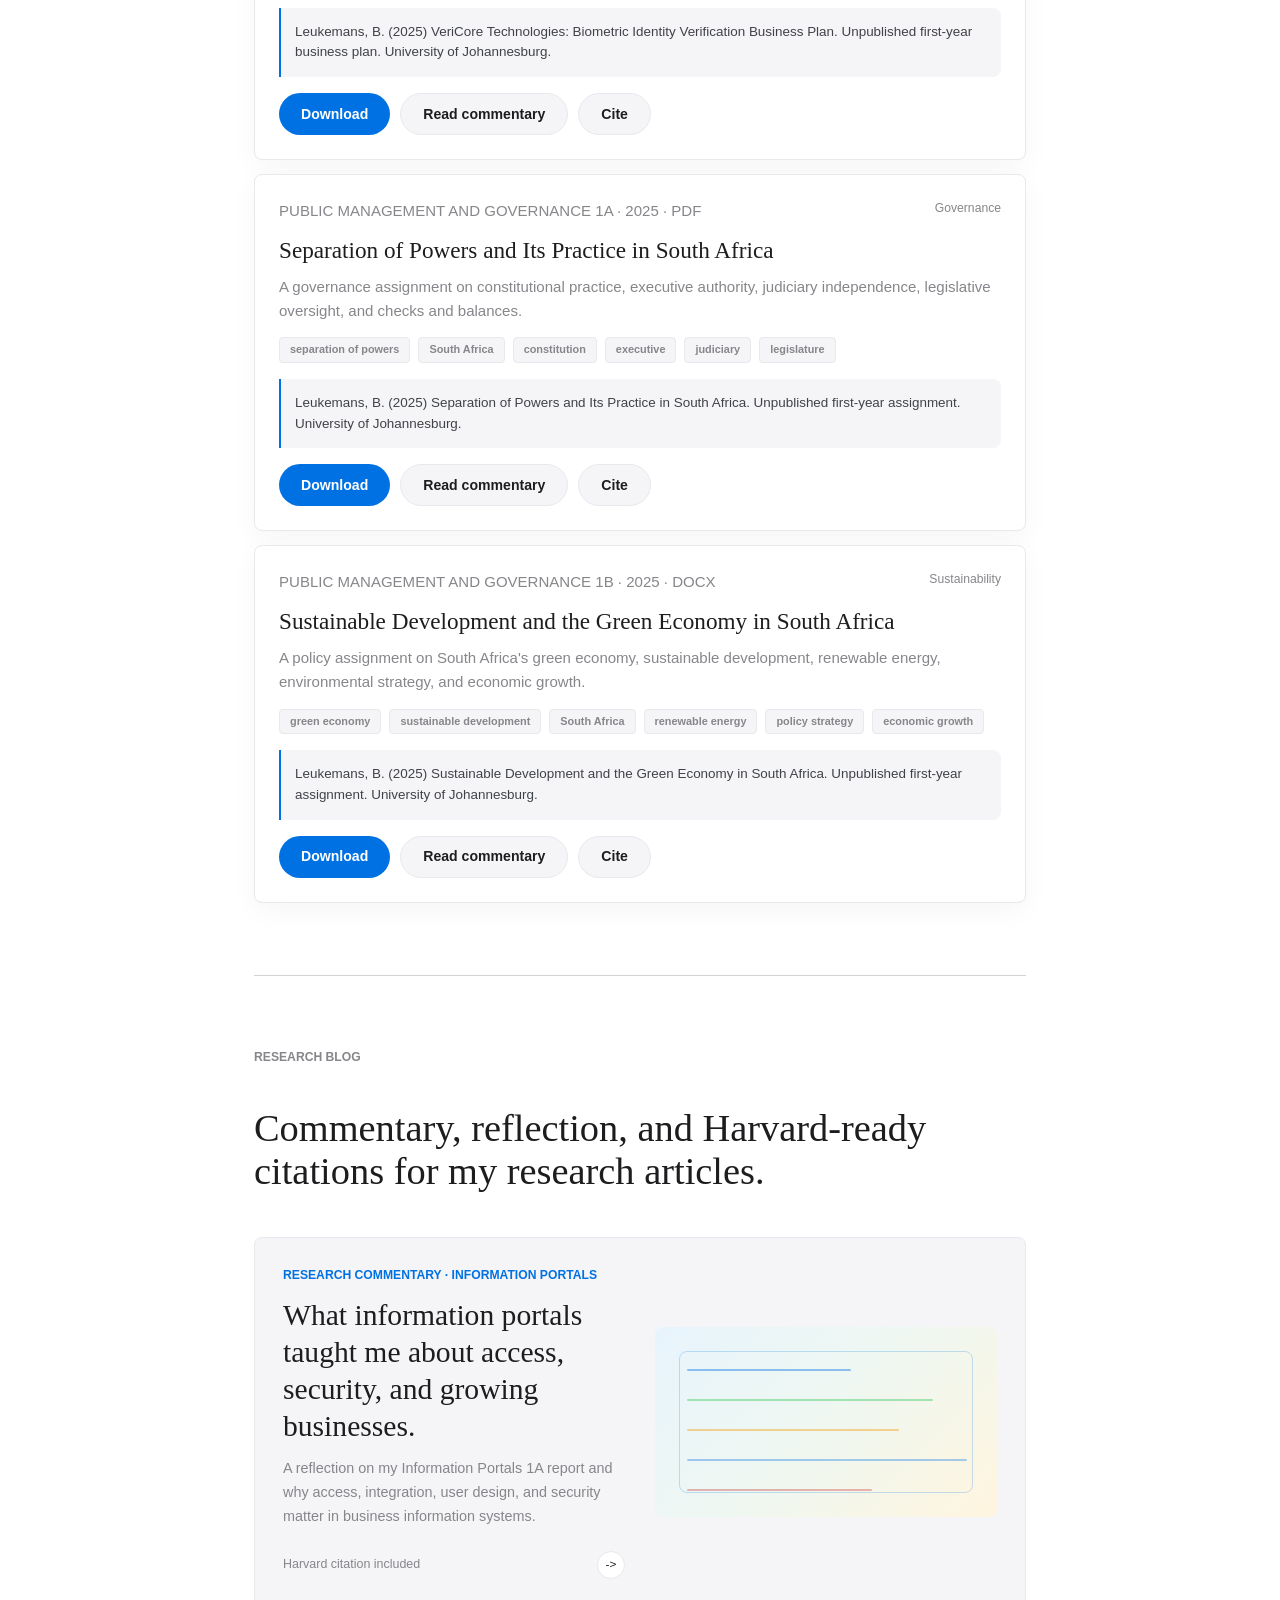
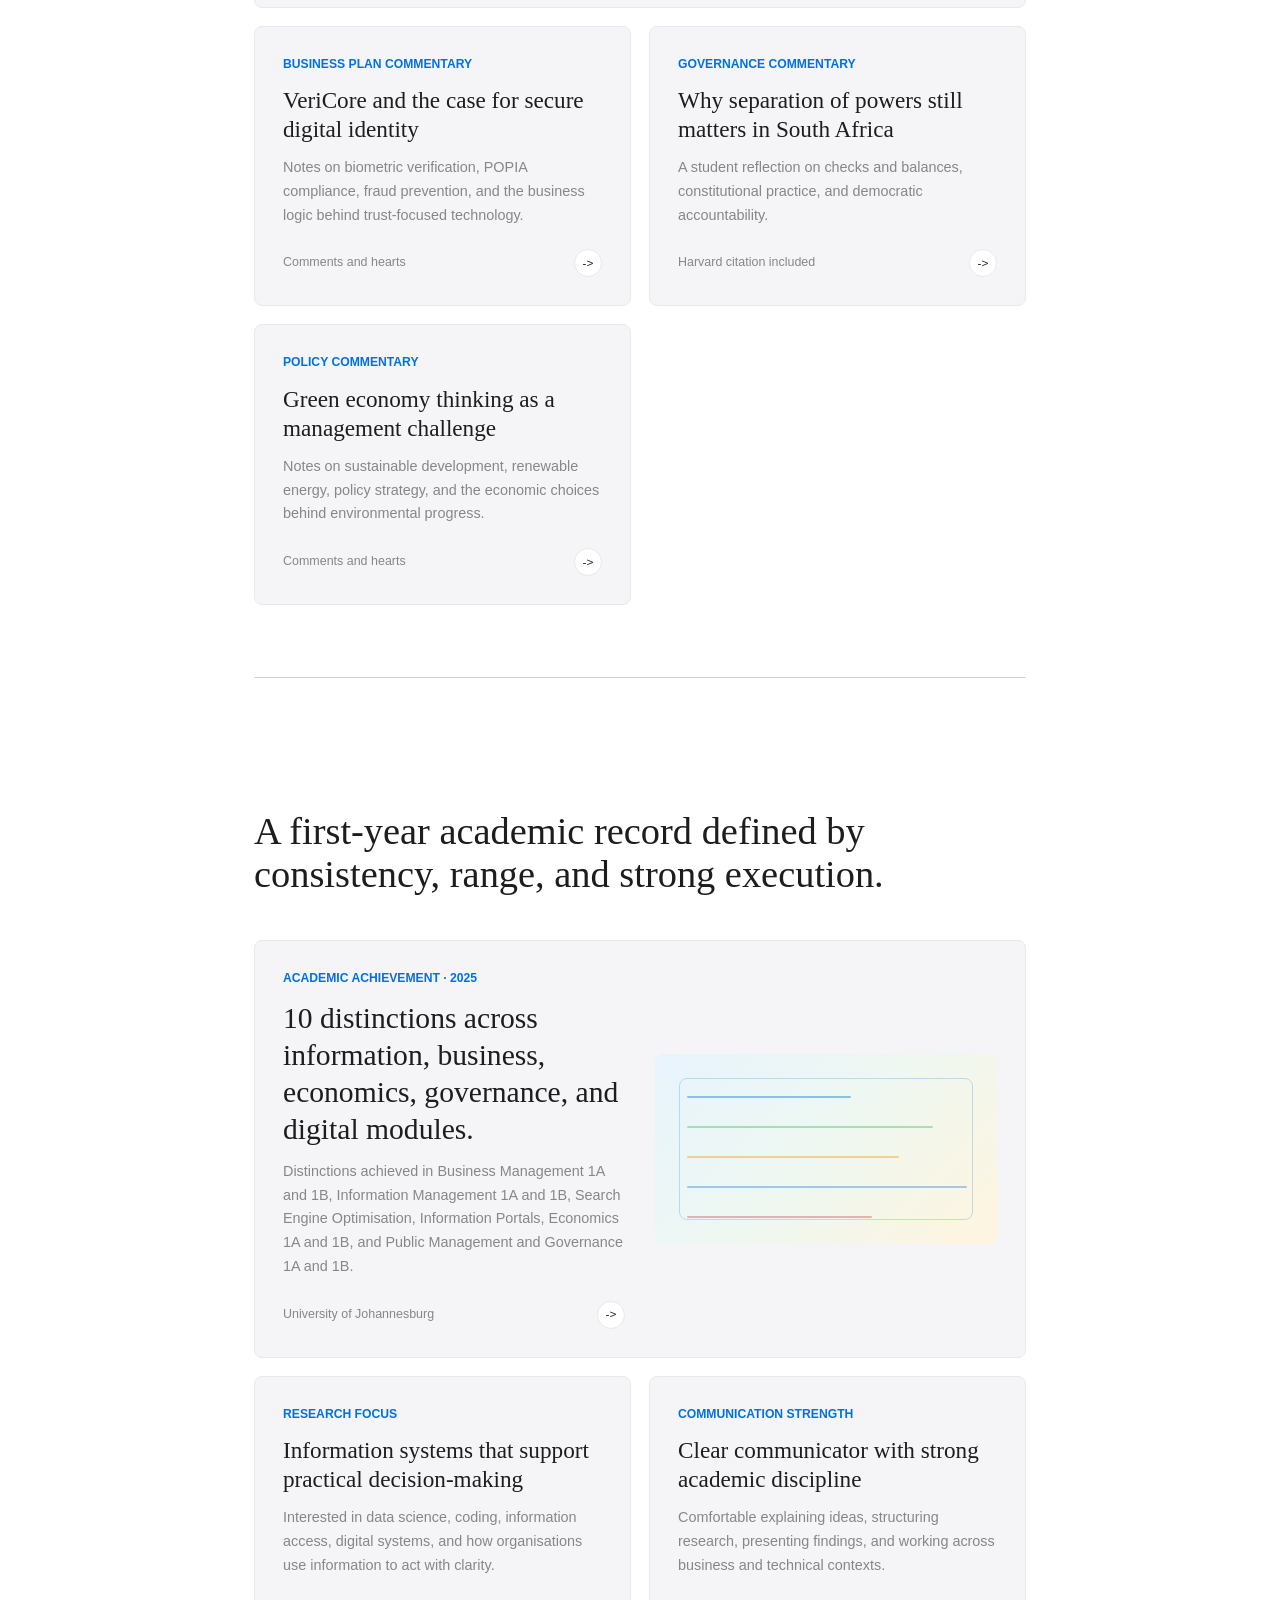
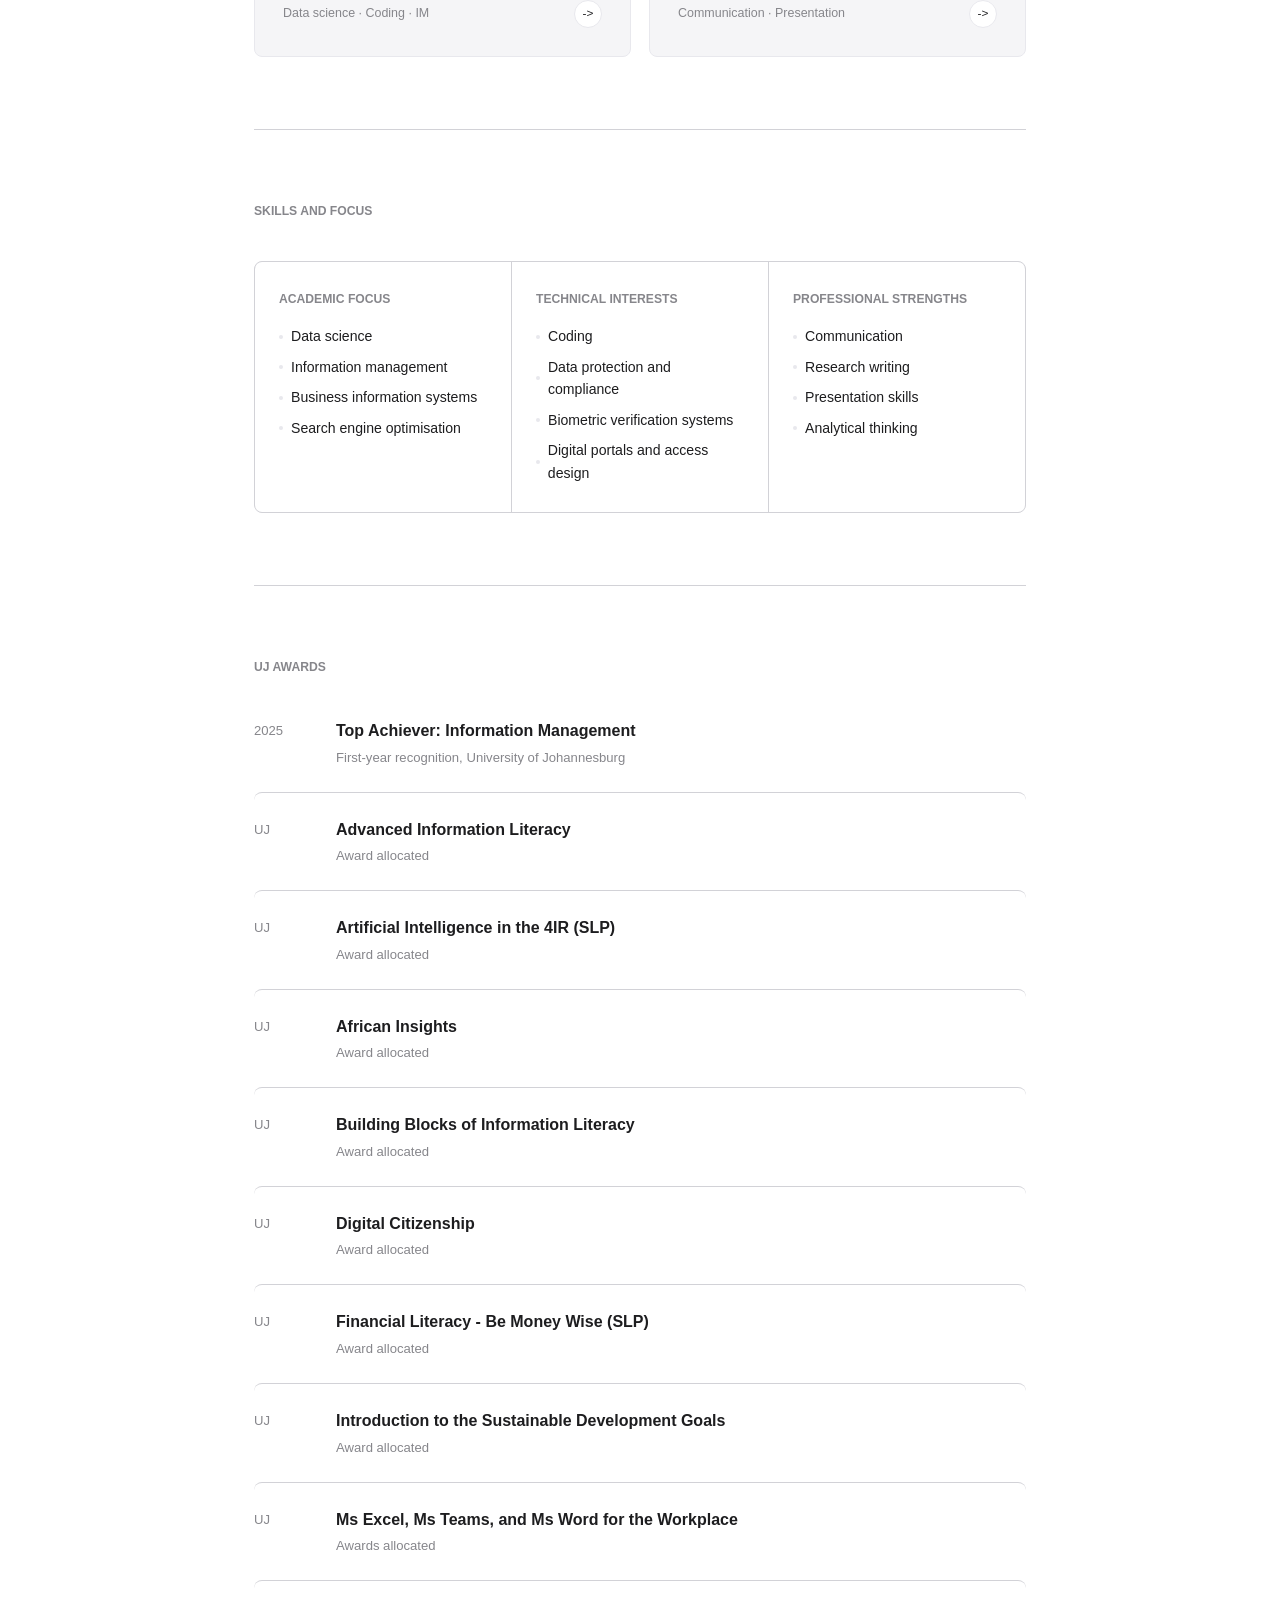
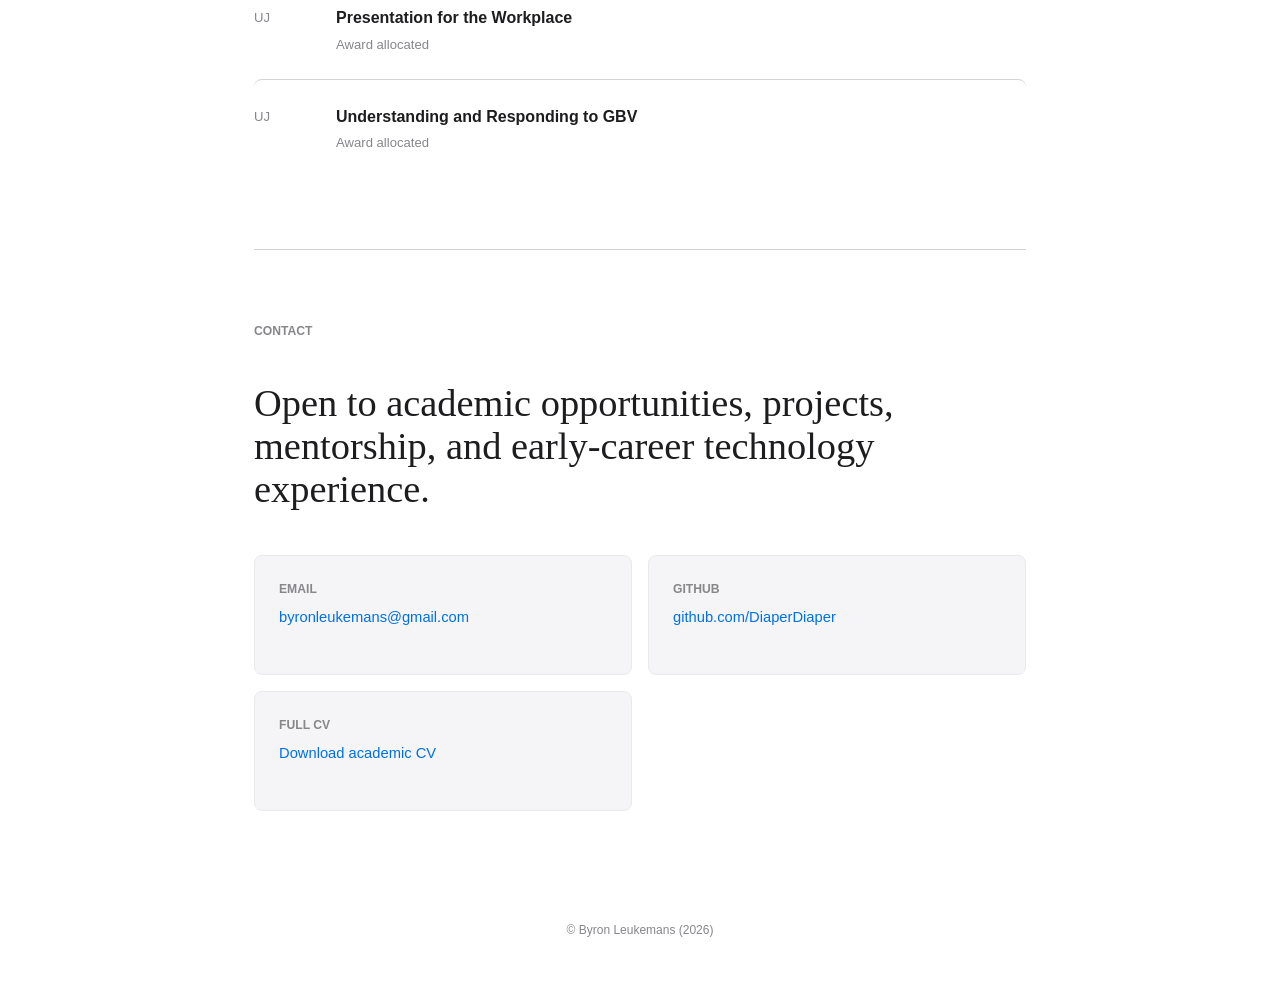
==== commit 53613cc5: "Version 4 Took out phone number and student email" ====
--- a/index.html
+++ b/index.html
@@ -606,14 +606,6 @@
             <p class="contact-card-label">Email</p>
             <p class="contact-card-value">byronleukemans@gmail.com</p>
           </a>
-          <a class="contact-card" href="mailto:225091426@student.uj.ac.za">
-            <p class="contact-card-label">Student email</p>
-            <p class="contact-card-value">225091426@student.uj.ac.za</p>
-          </a>
-          <a class="contact-card" href="tel:+27767365841">
-            <p class="contact-card-label">Phone</p>
-            <p class="contact-card-value">+27 76 736 5841</p>
-          </a>
           <a class="contact-card" href="https://github.com/DiaperDiaper" target="_blank" rel="noreferrer">
             <p class="contact-card-label">GitHub</p>
             <p class="contact-card-value">github.com/DiaperDiaper</p>
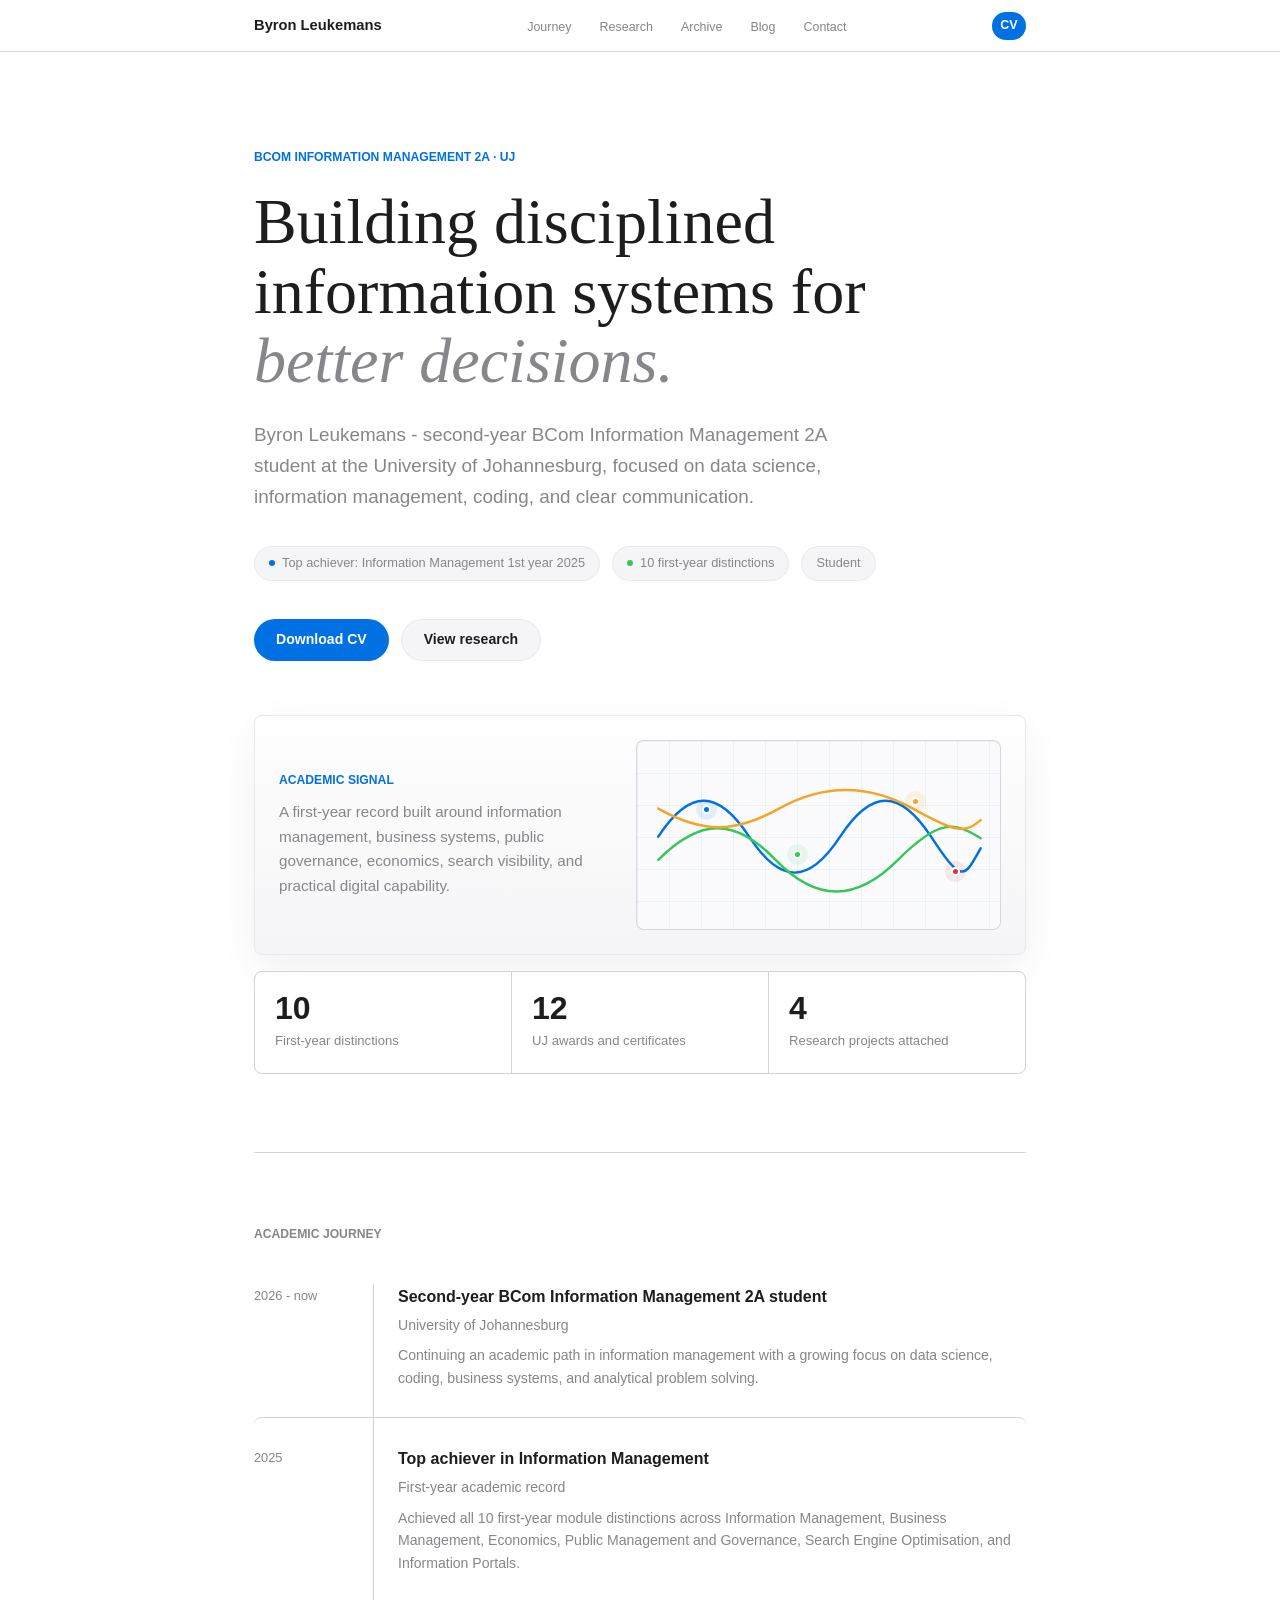
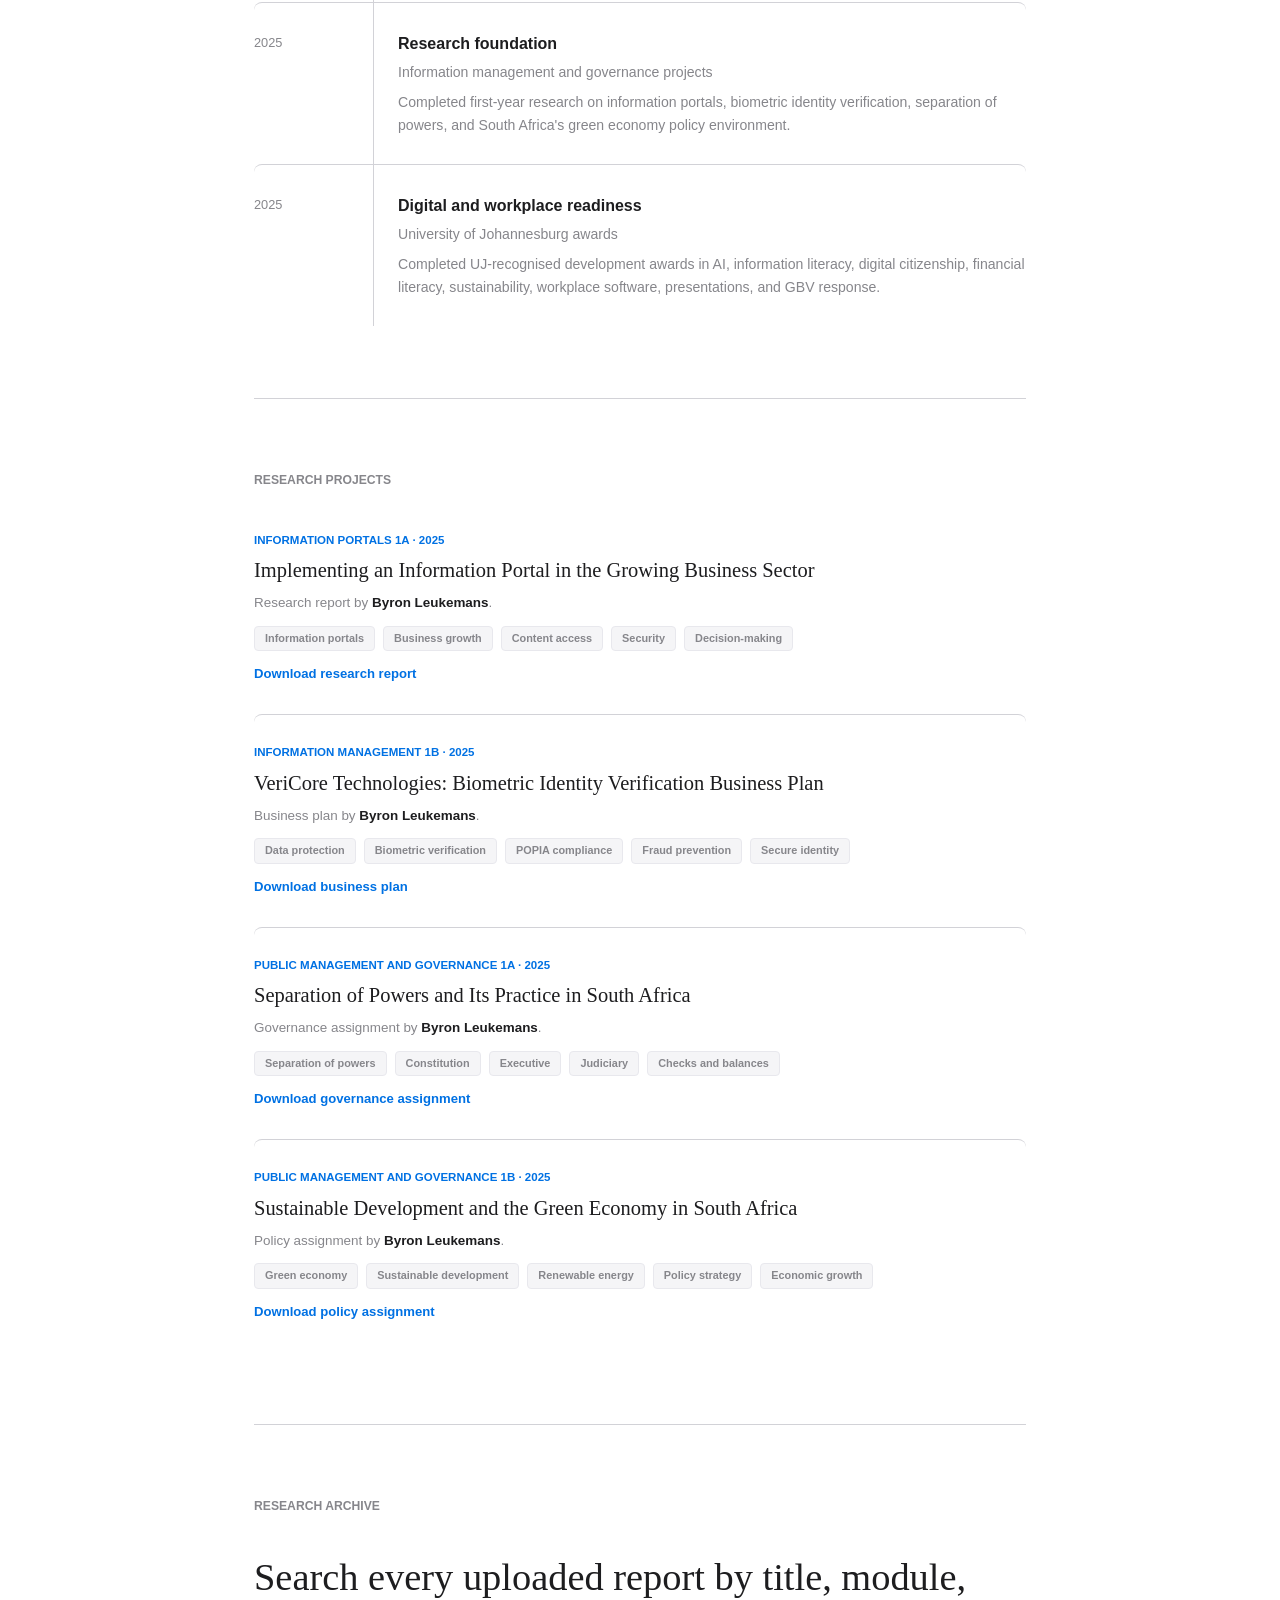
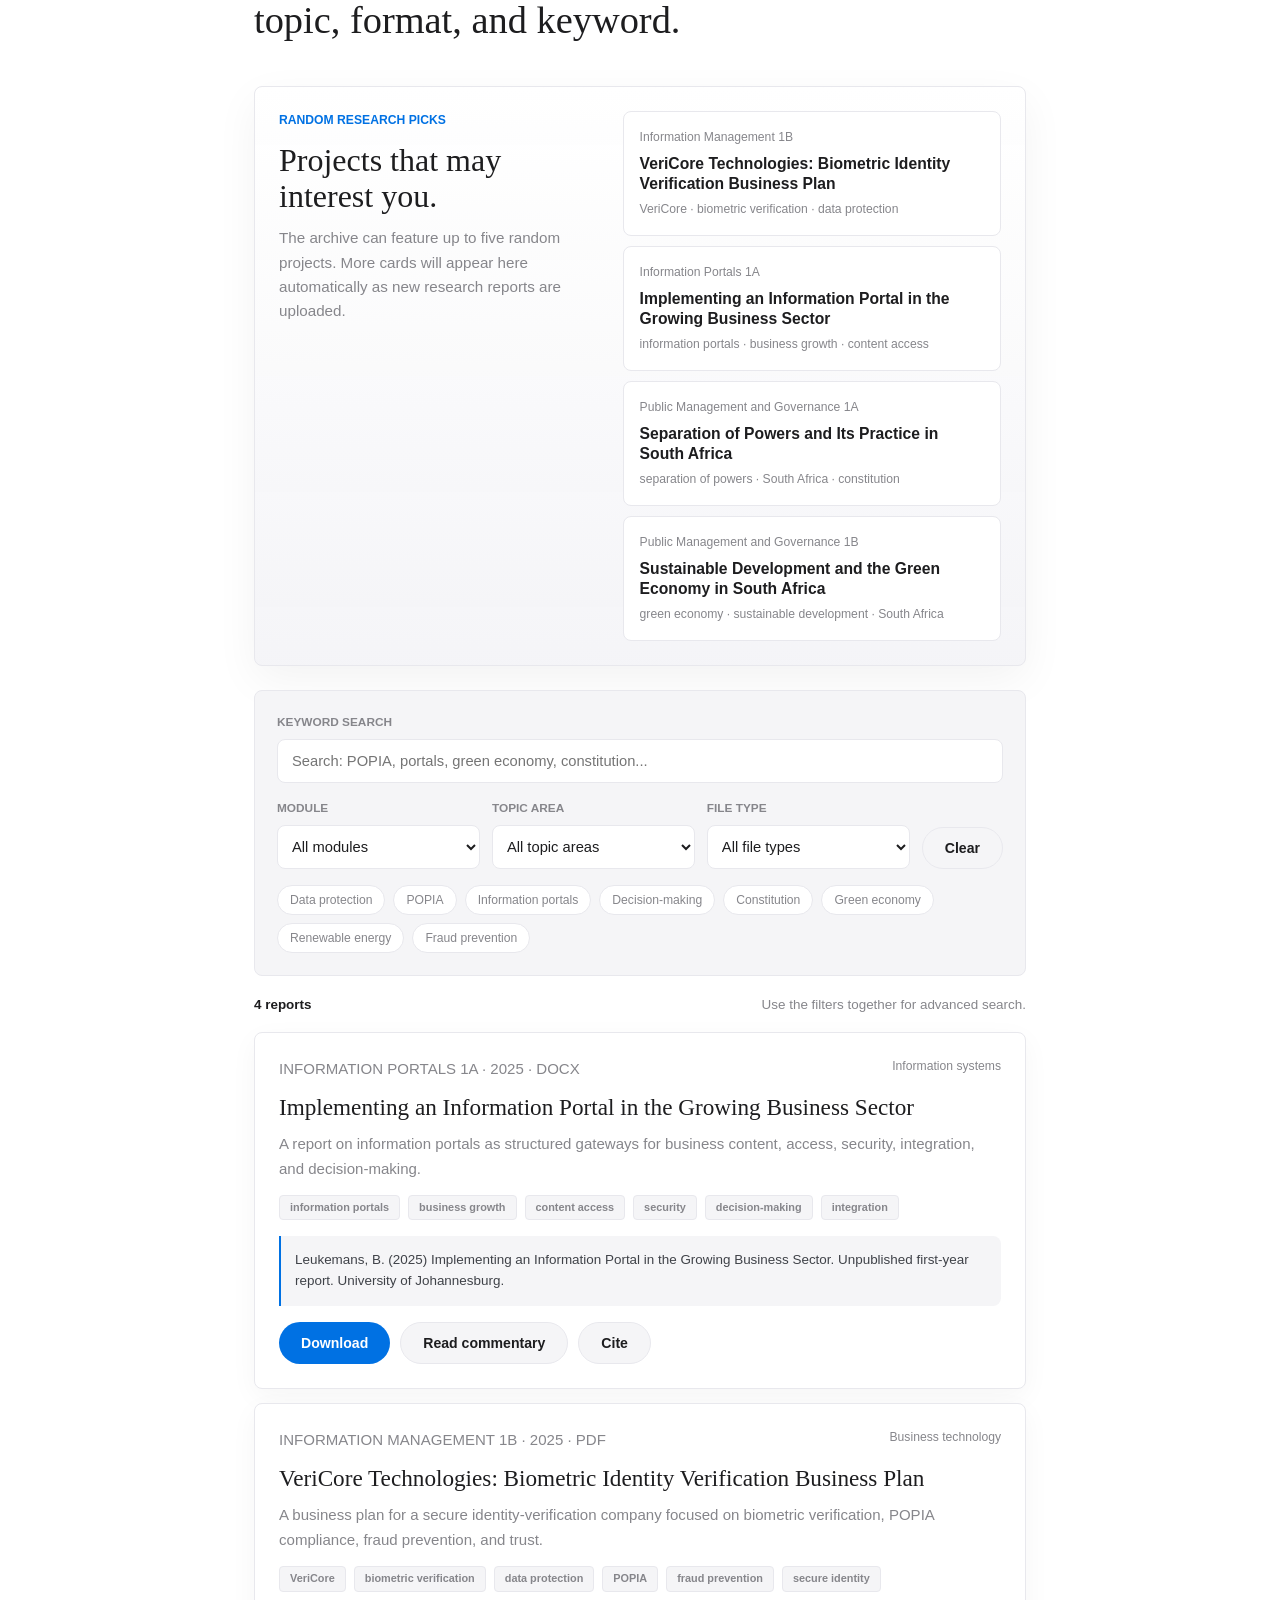
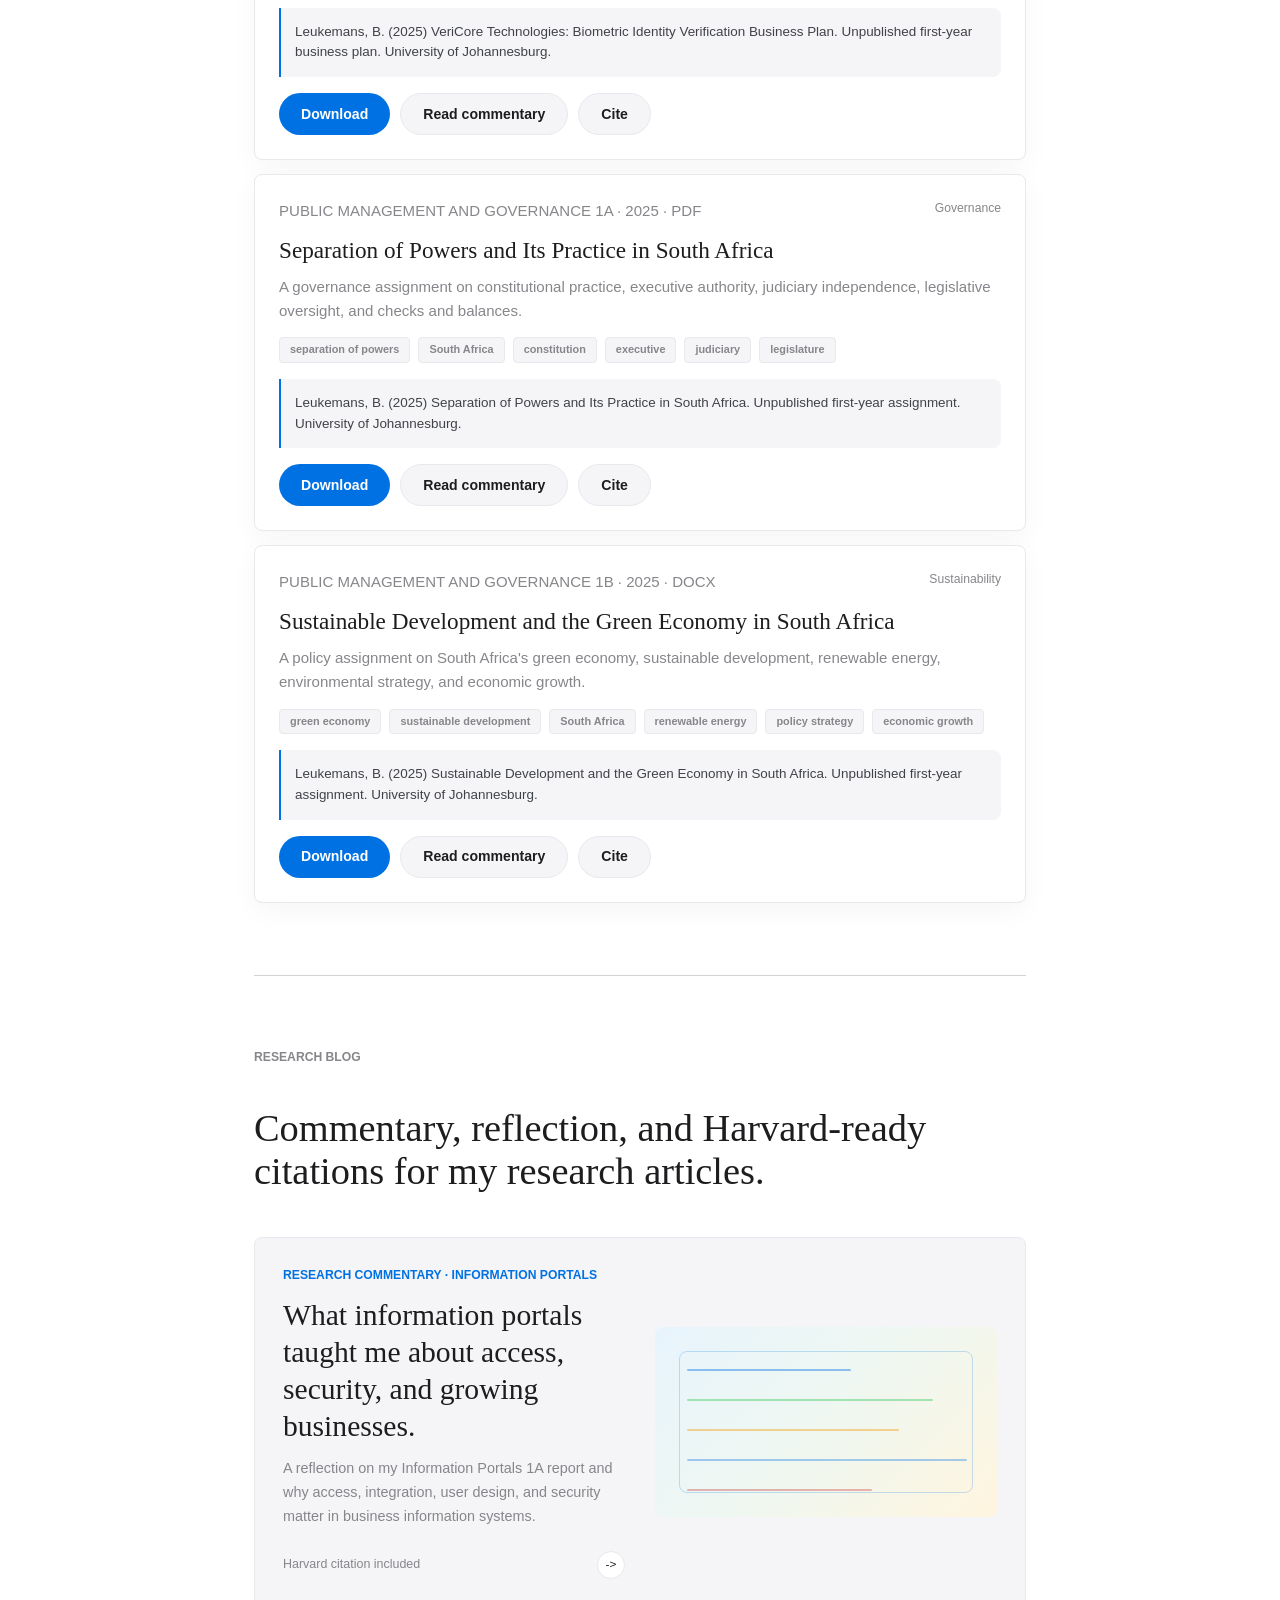
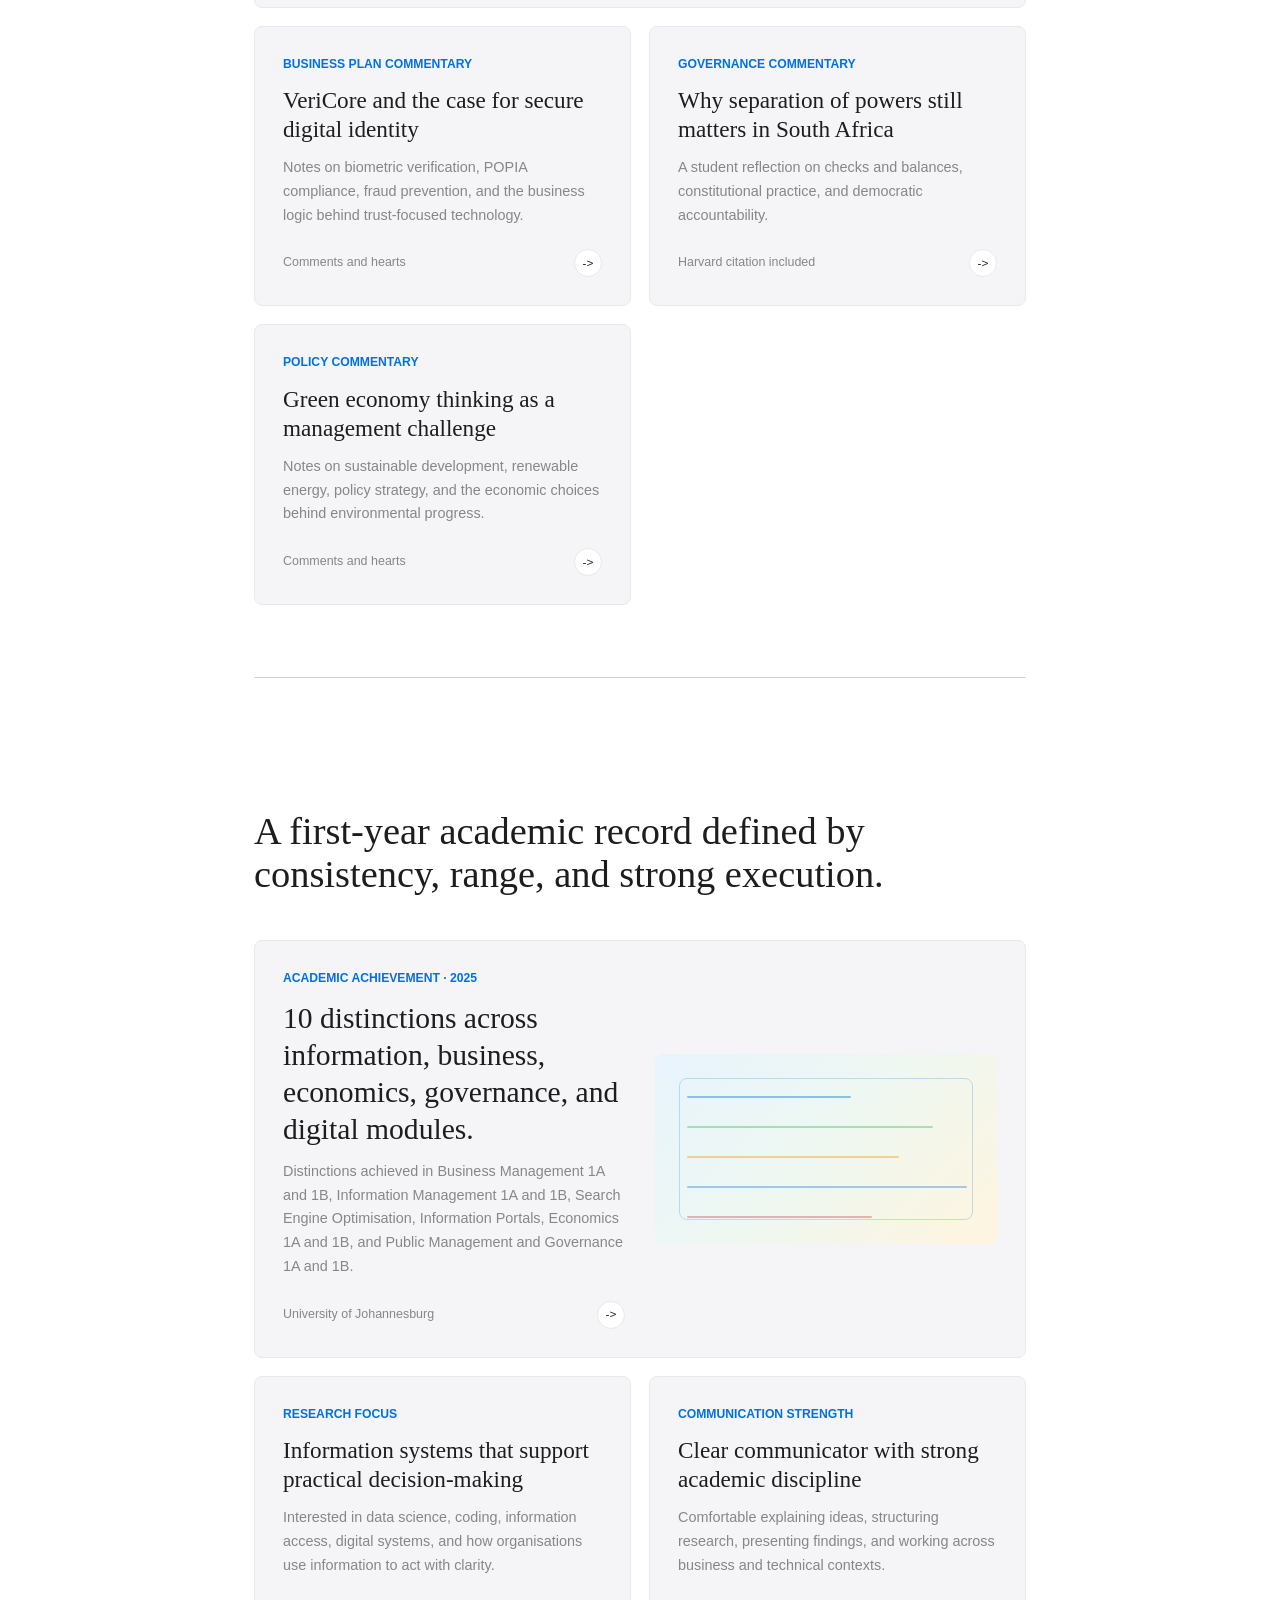
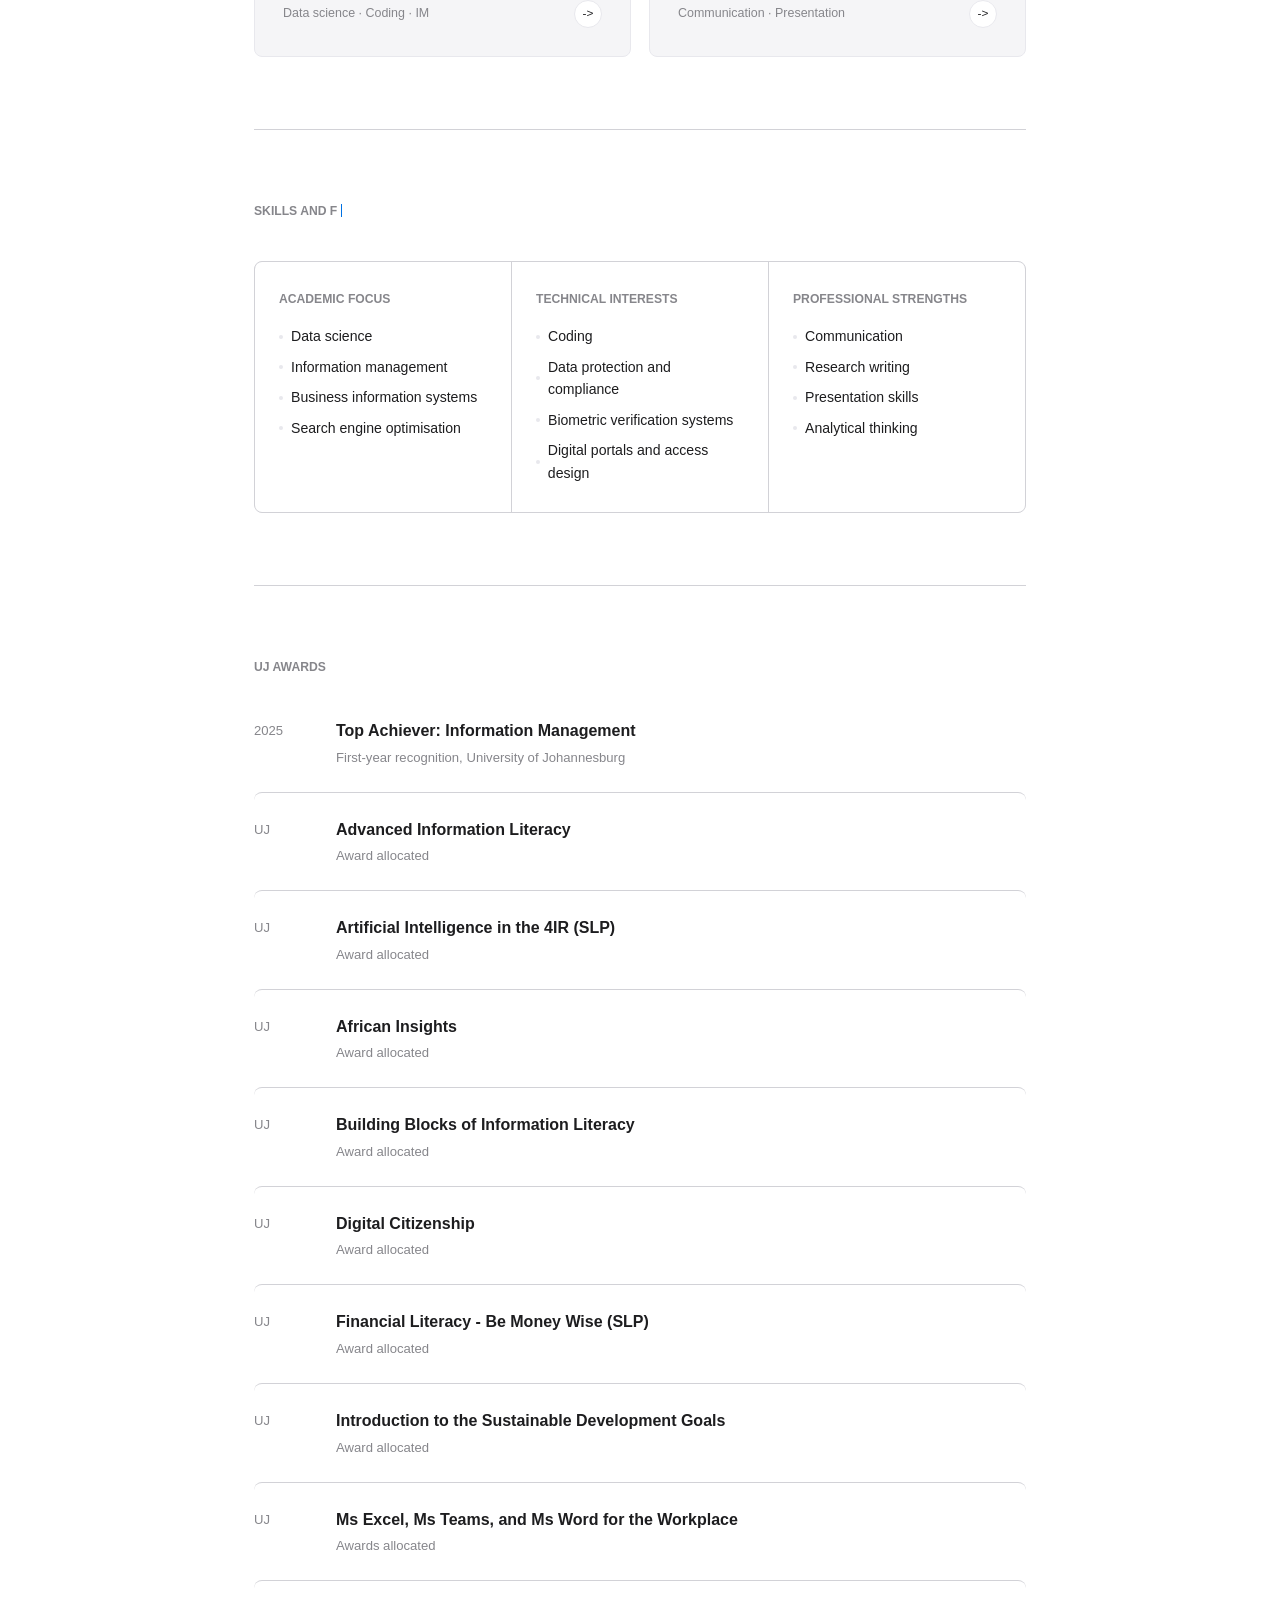
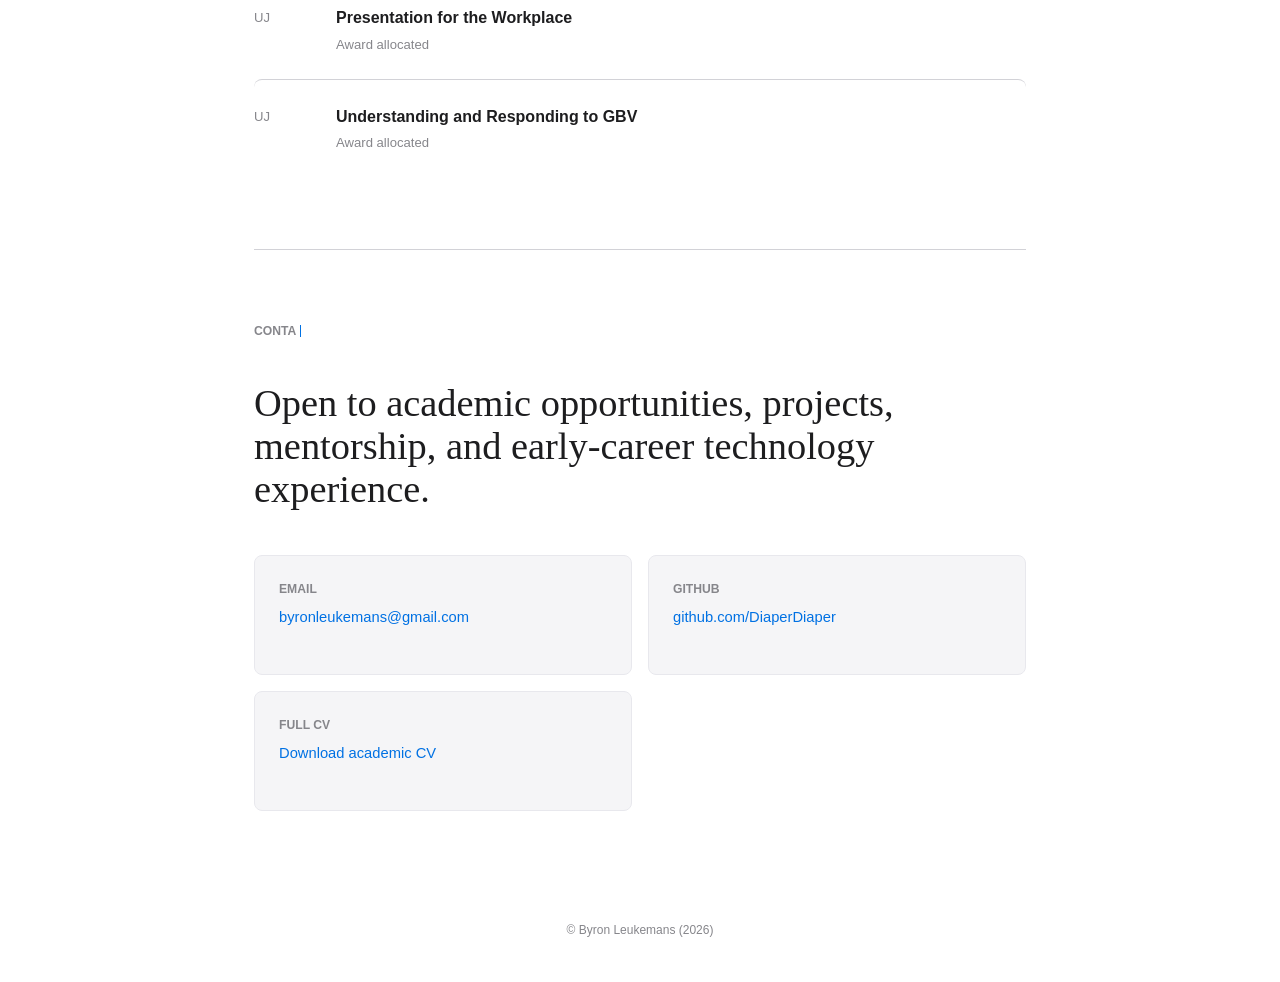
==== commit ce3a6104: "Version 7.1 Temporarily took out CV.pdf from downloading" ====
--- a/index.html
+++ b/index.html
@@ -28,7 +28,7 @@
         </ul>
         <a
           class="nav-cv"
-          href="assets/Byron-Leukemans-Academic-CV.pdf"
+          href="assets/BByron-Leukemans-Academic-CV.pdf"
           download
         >
           CV
@@ -57,7 +57,7 @@
         <div class="cta-row fade-up">
           <a
             class="btn btn-primary"
-            href="assets/Byron-Leukemans-Academic-CV.pdf"
+            href="assets/BByron-Leukemans-Academic-CV.pdf"
             download
           >
             Download CV
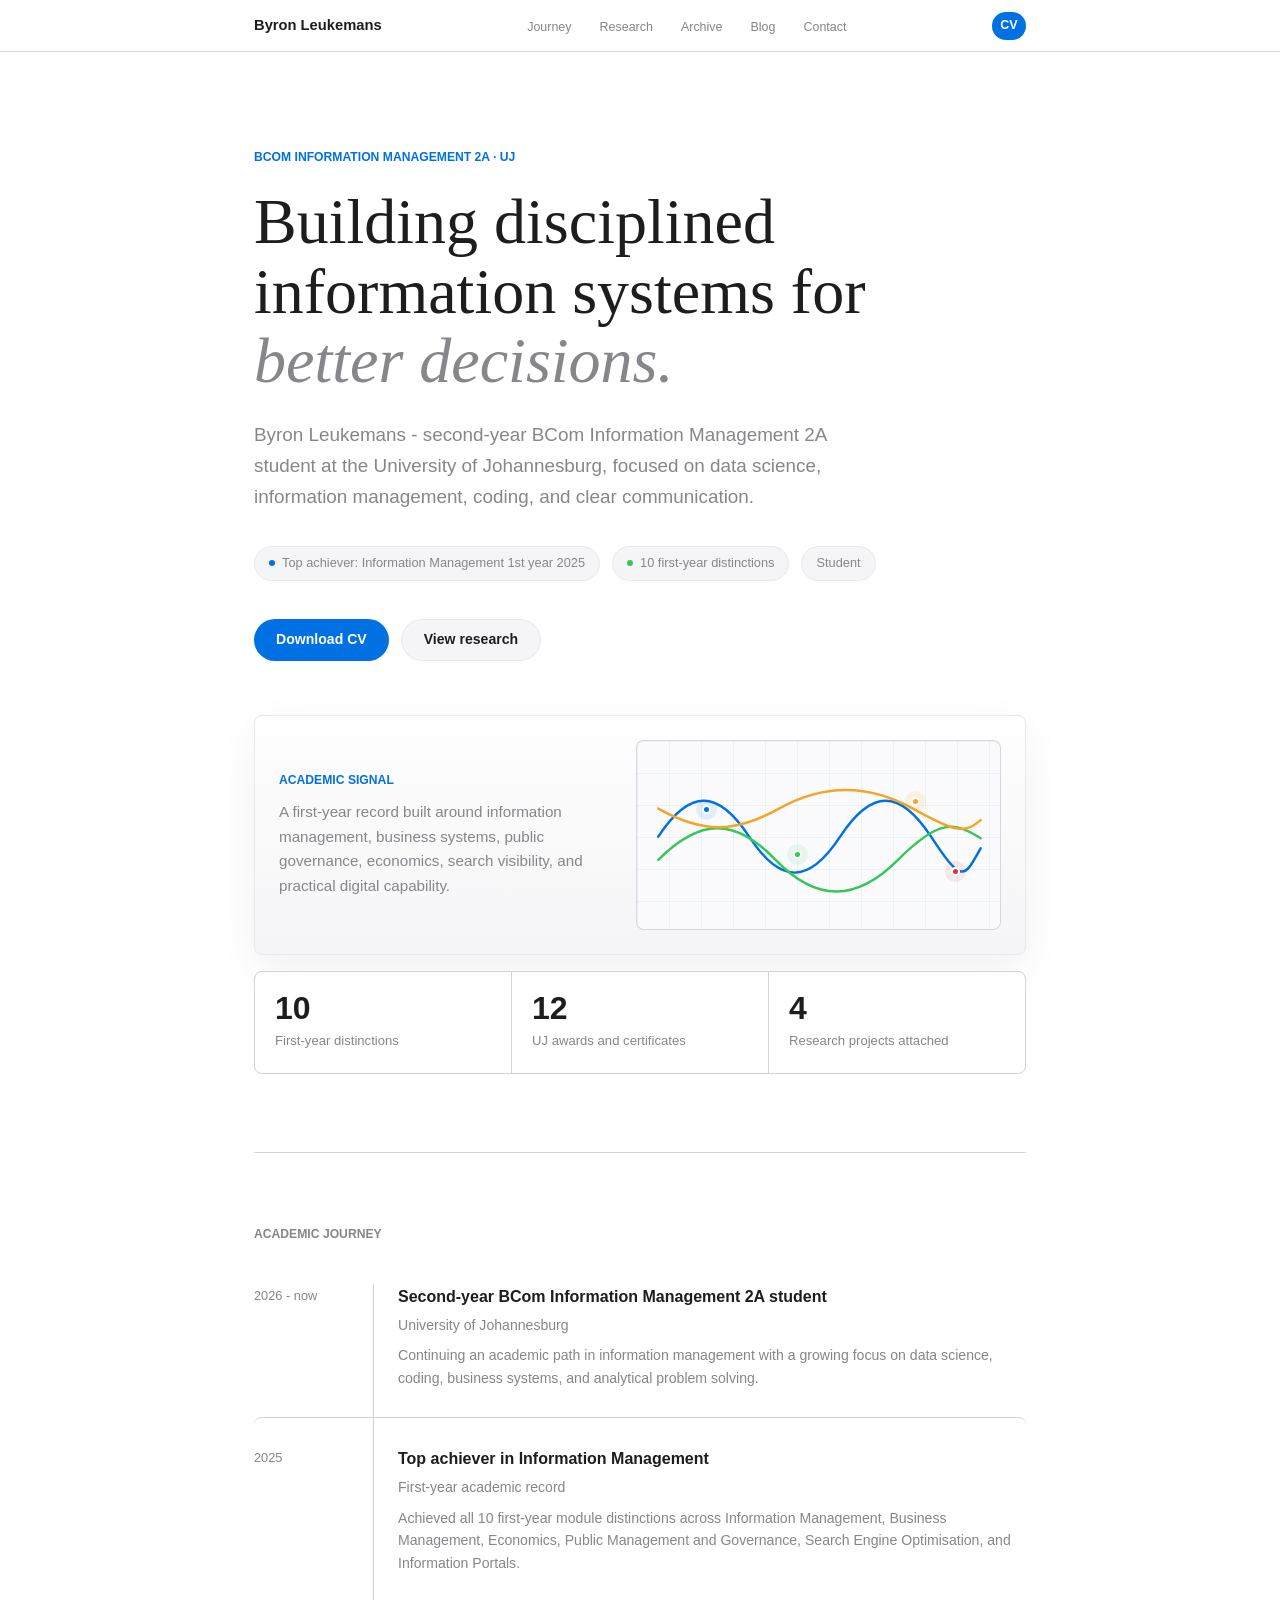
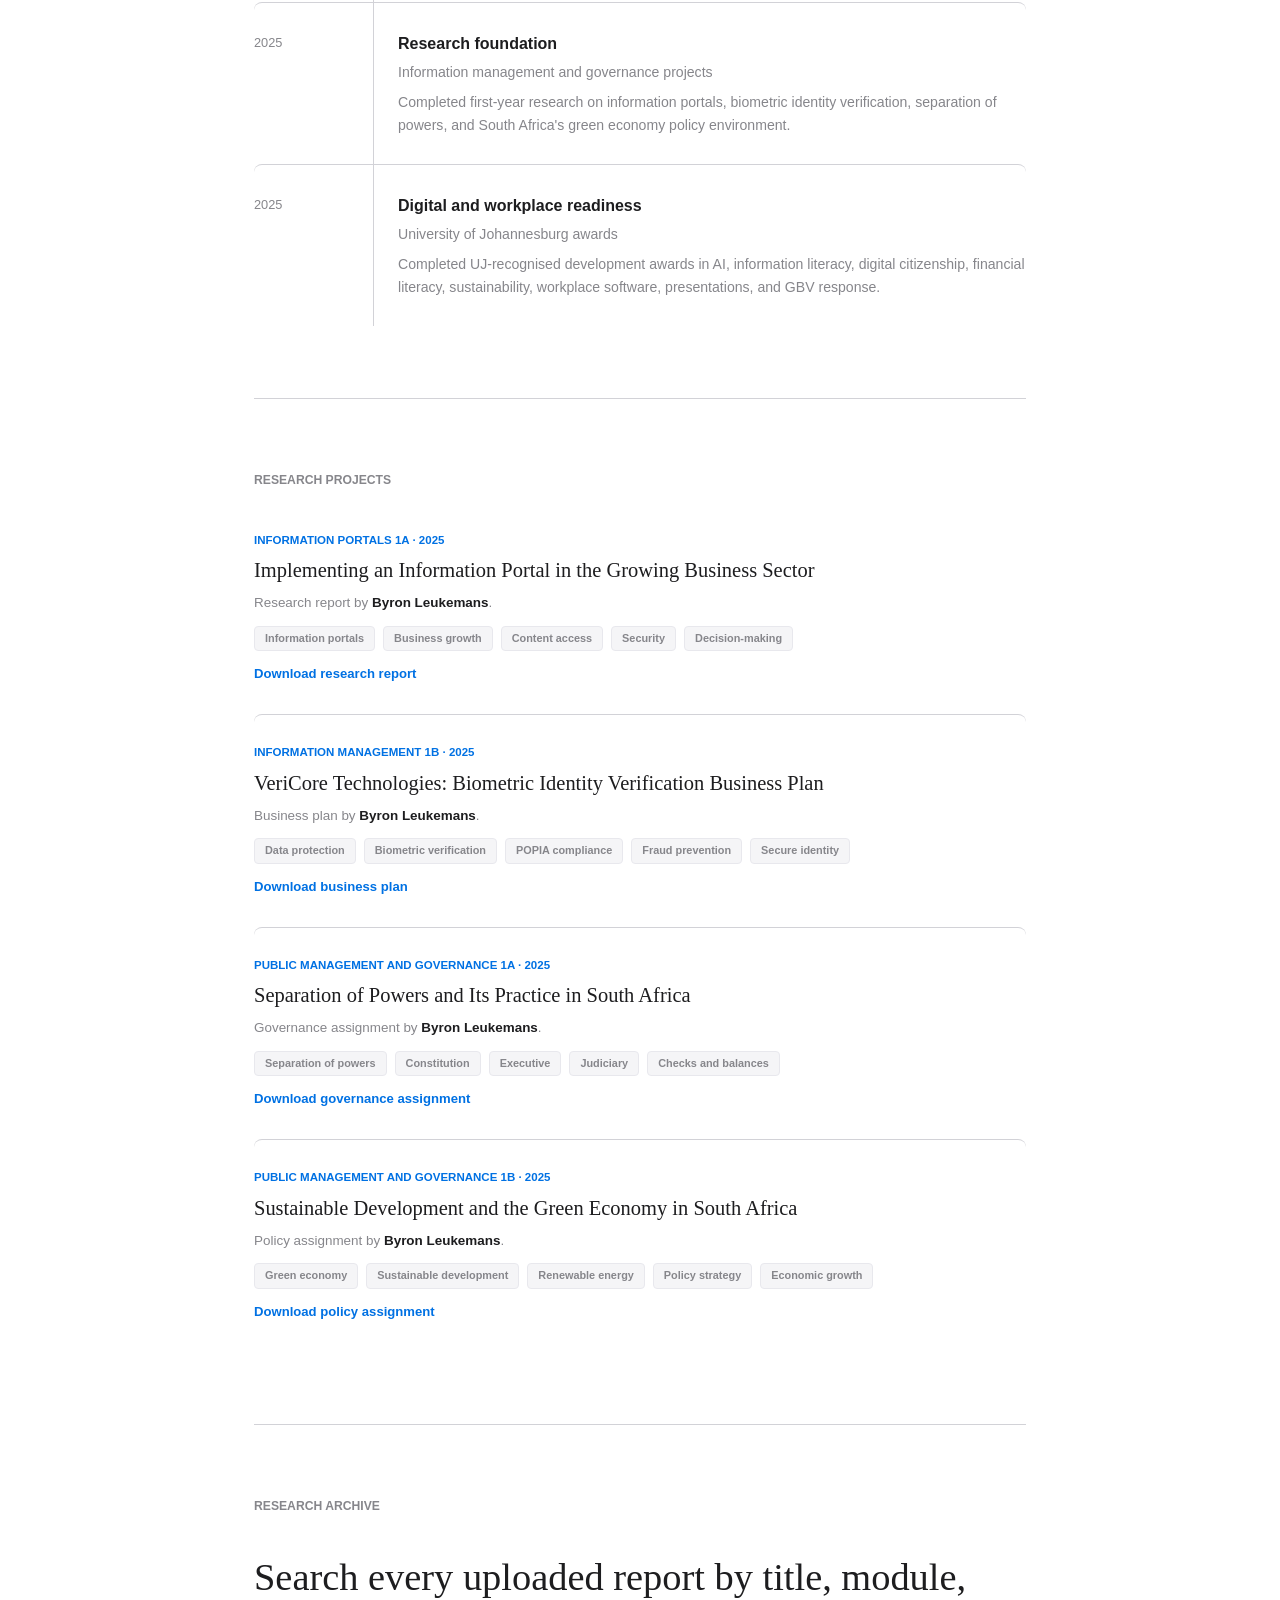
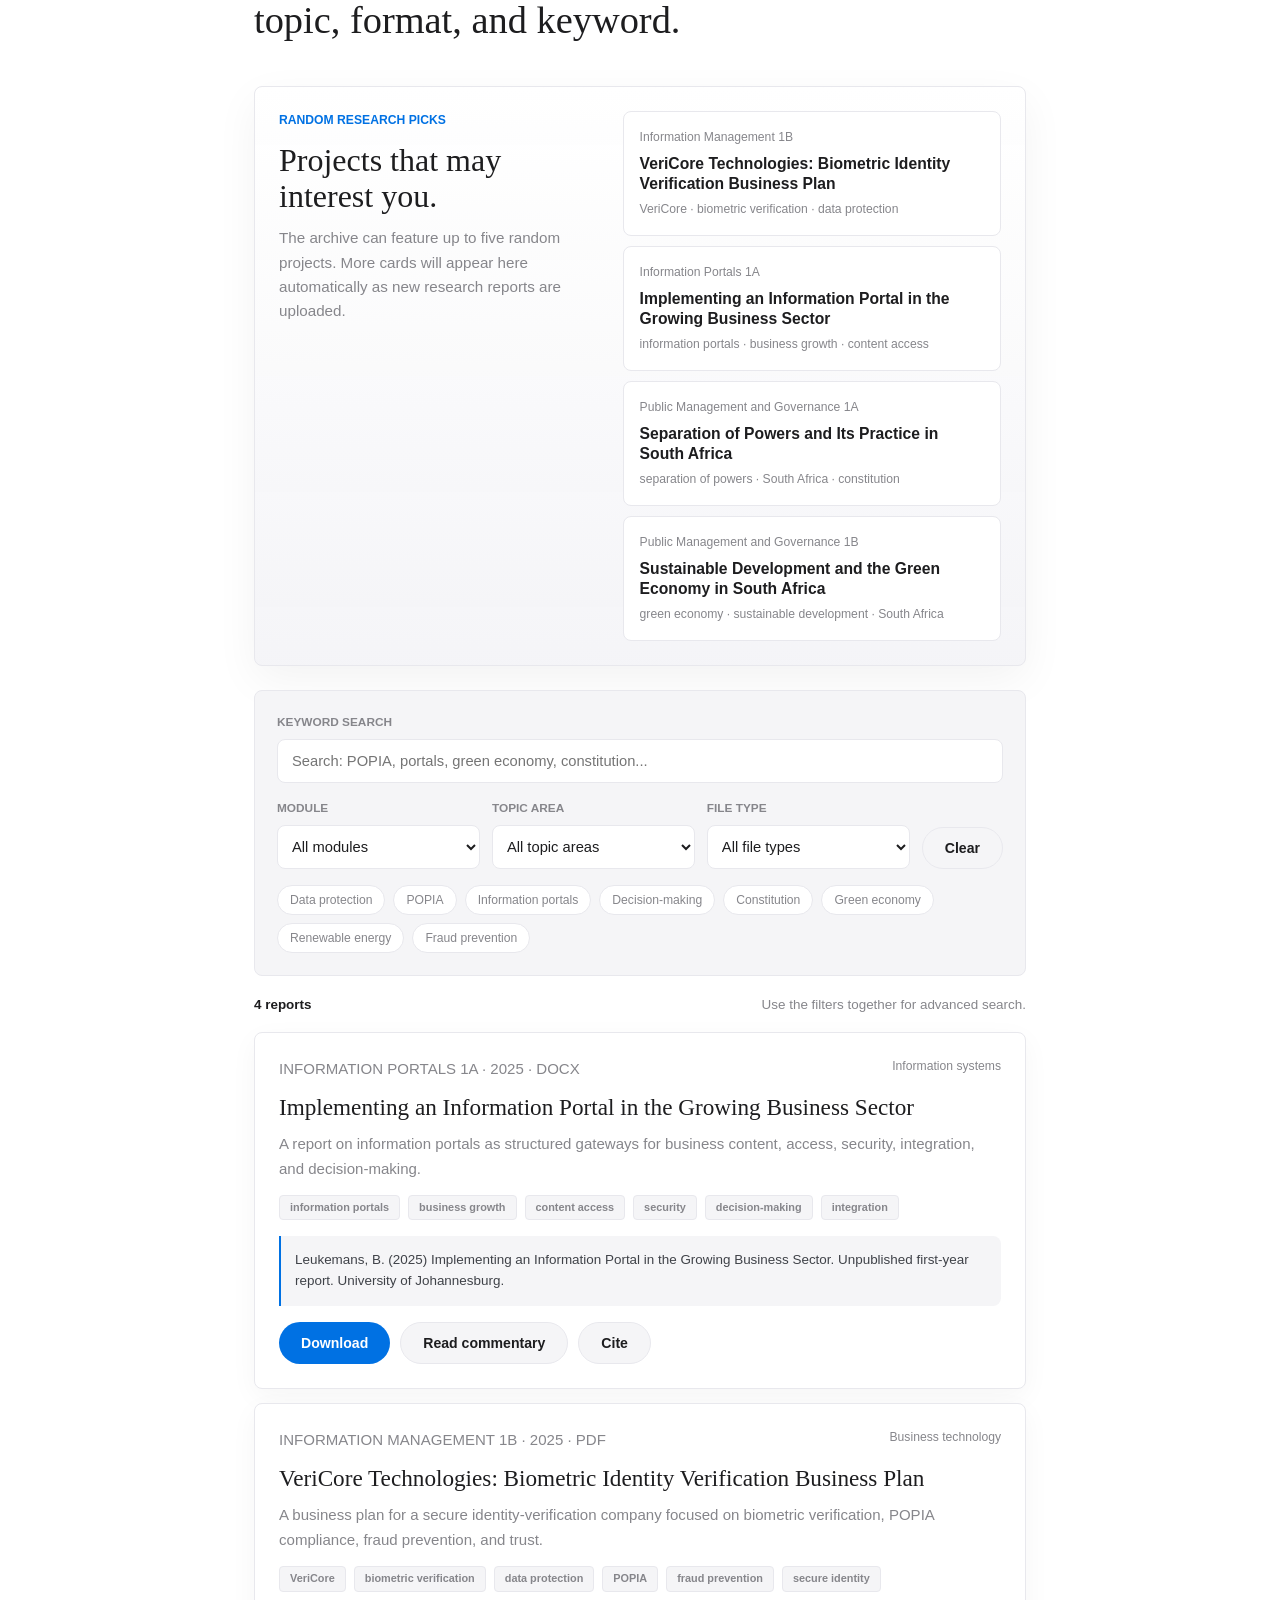
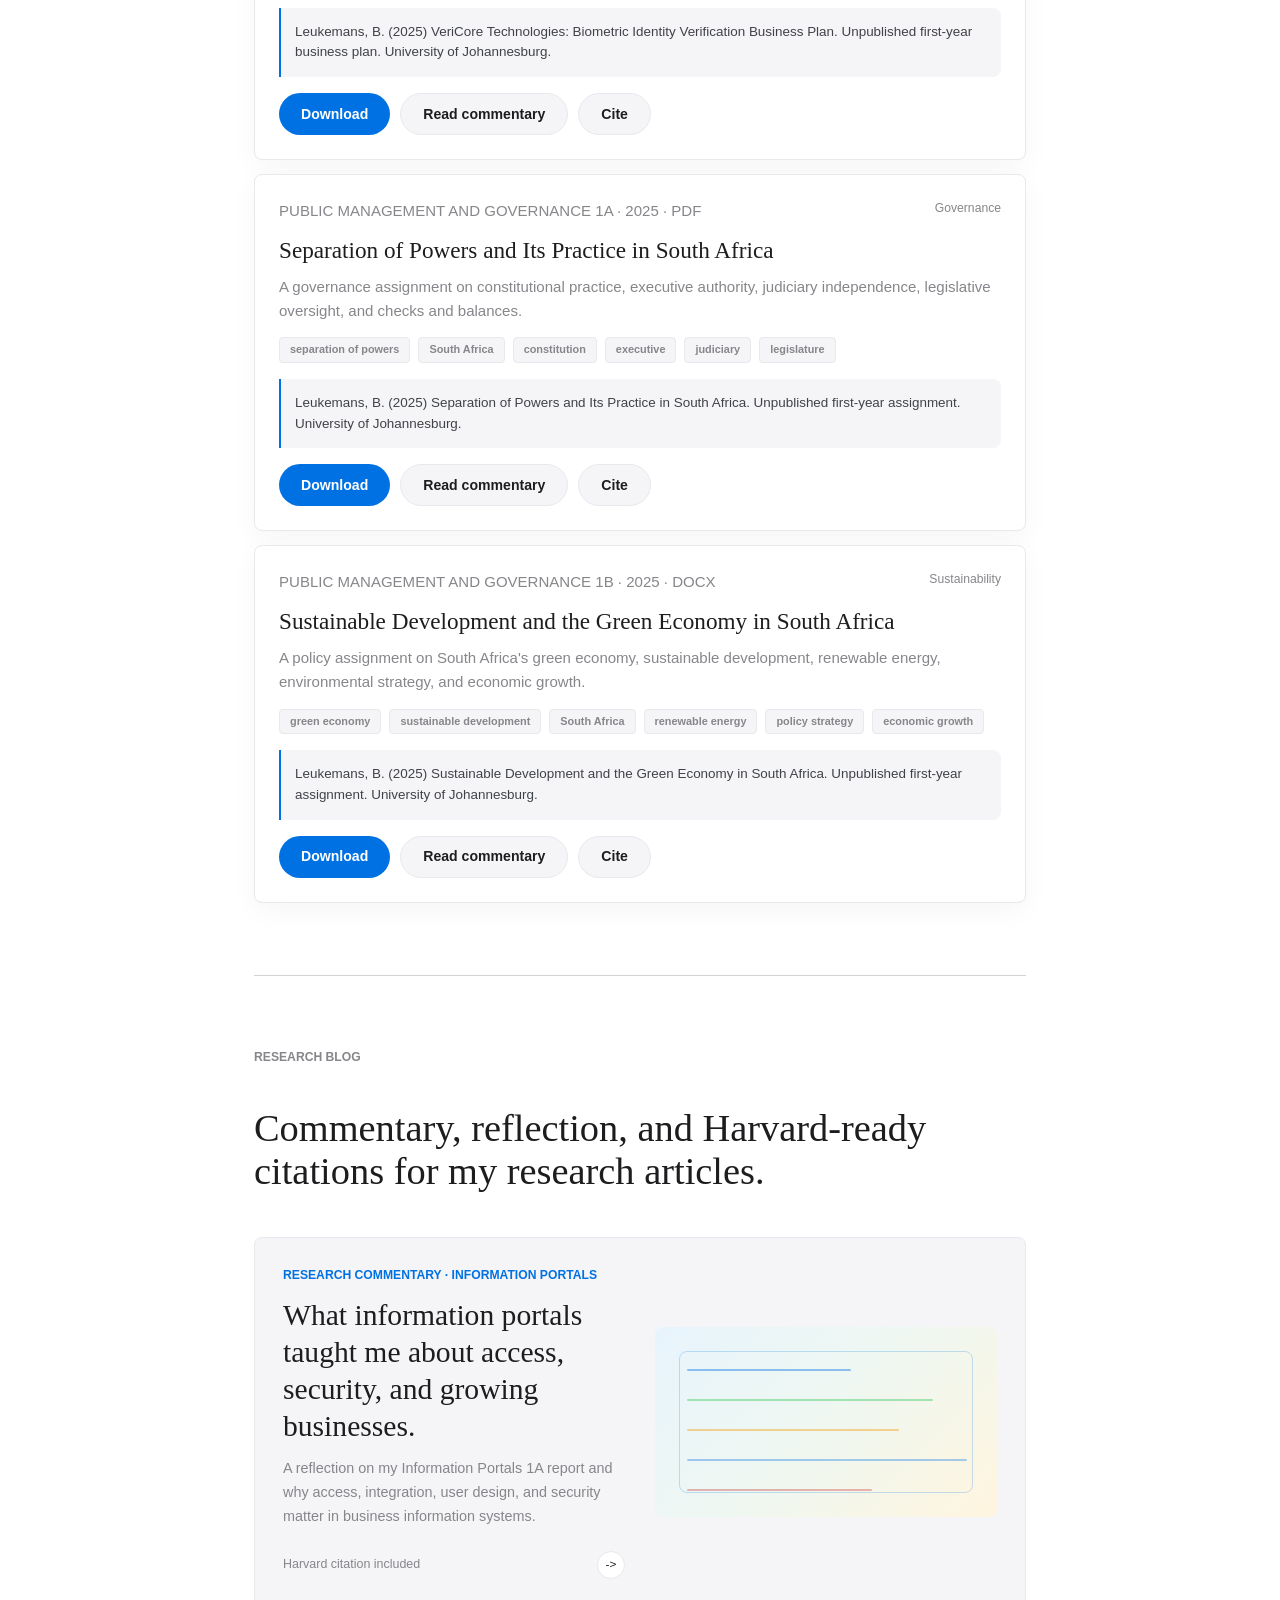
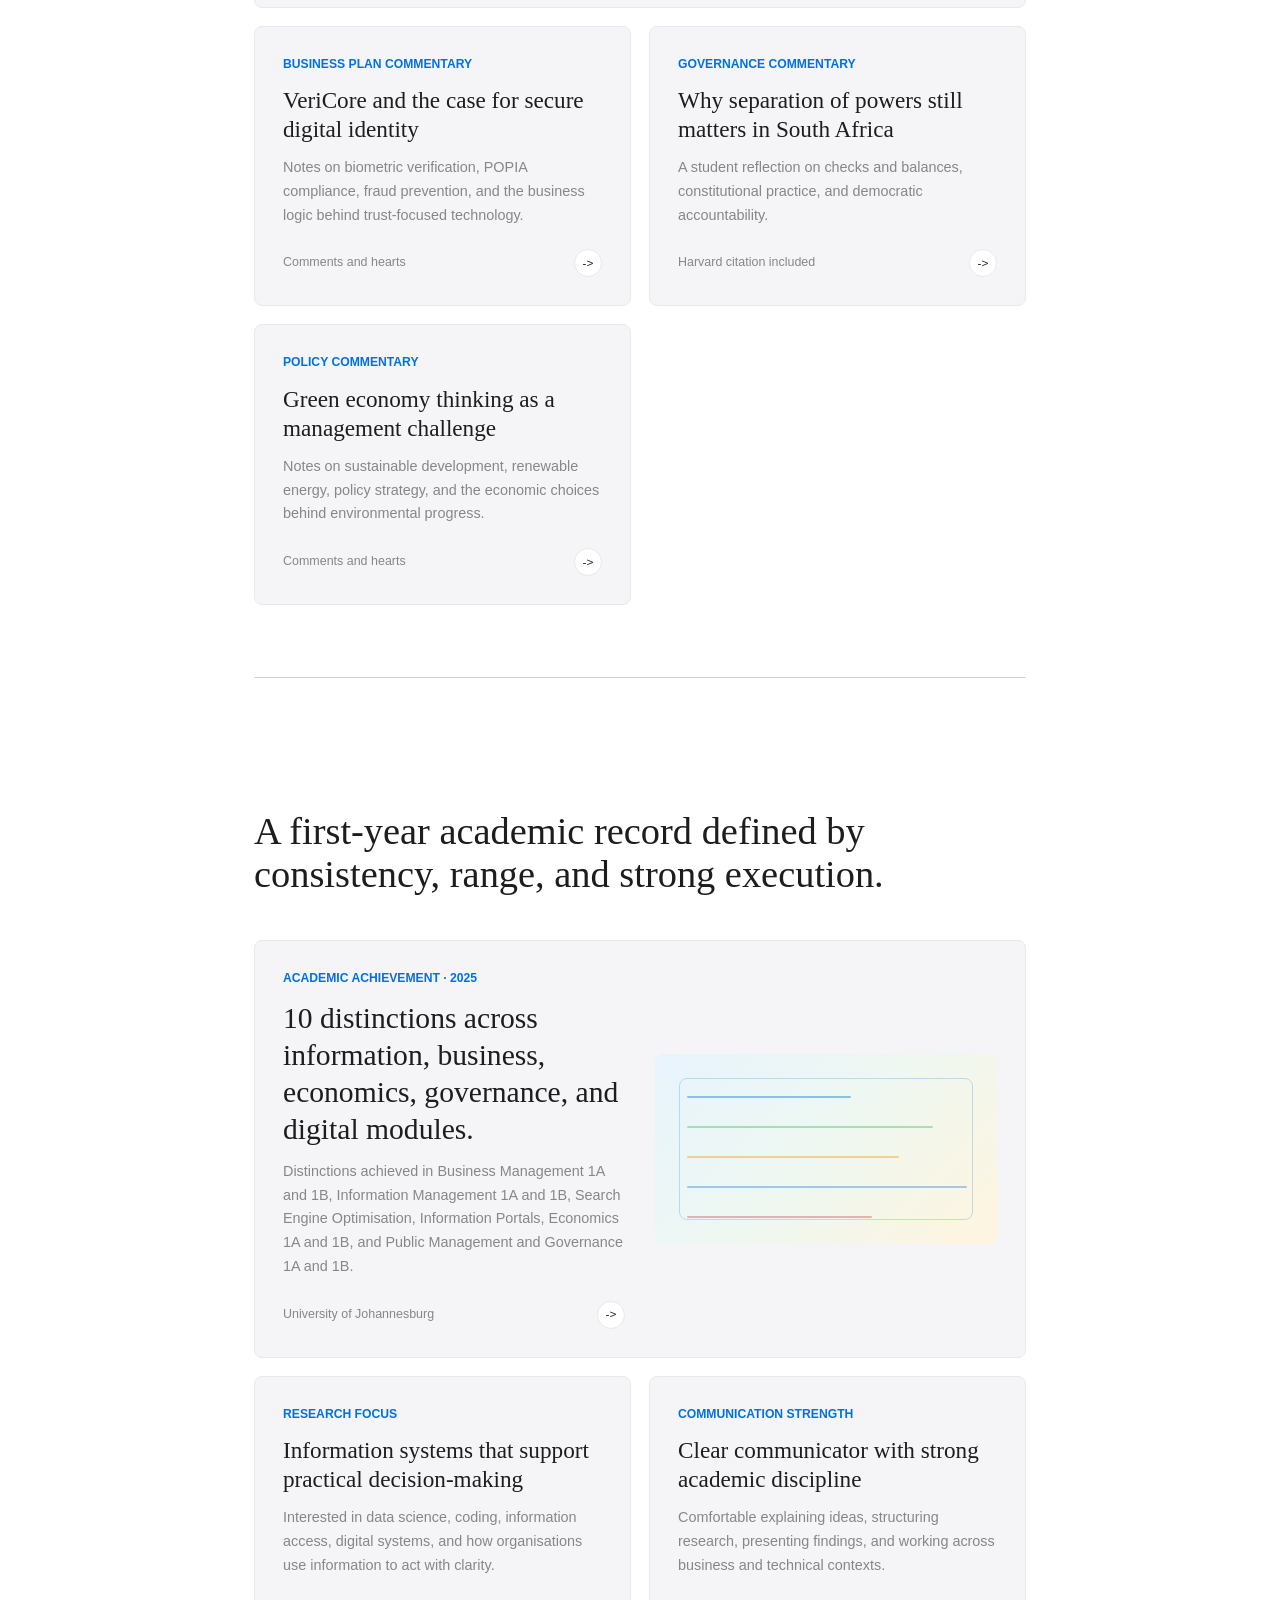
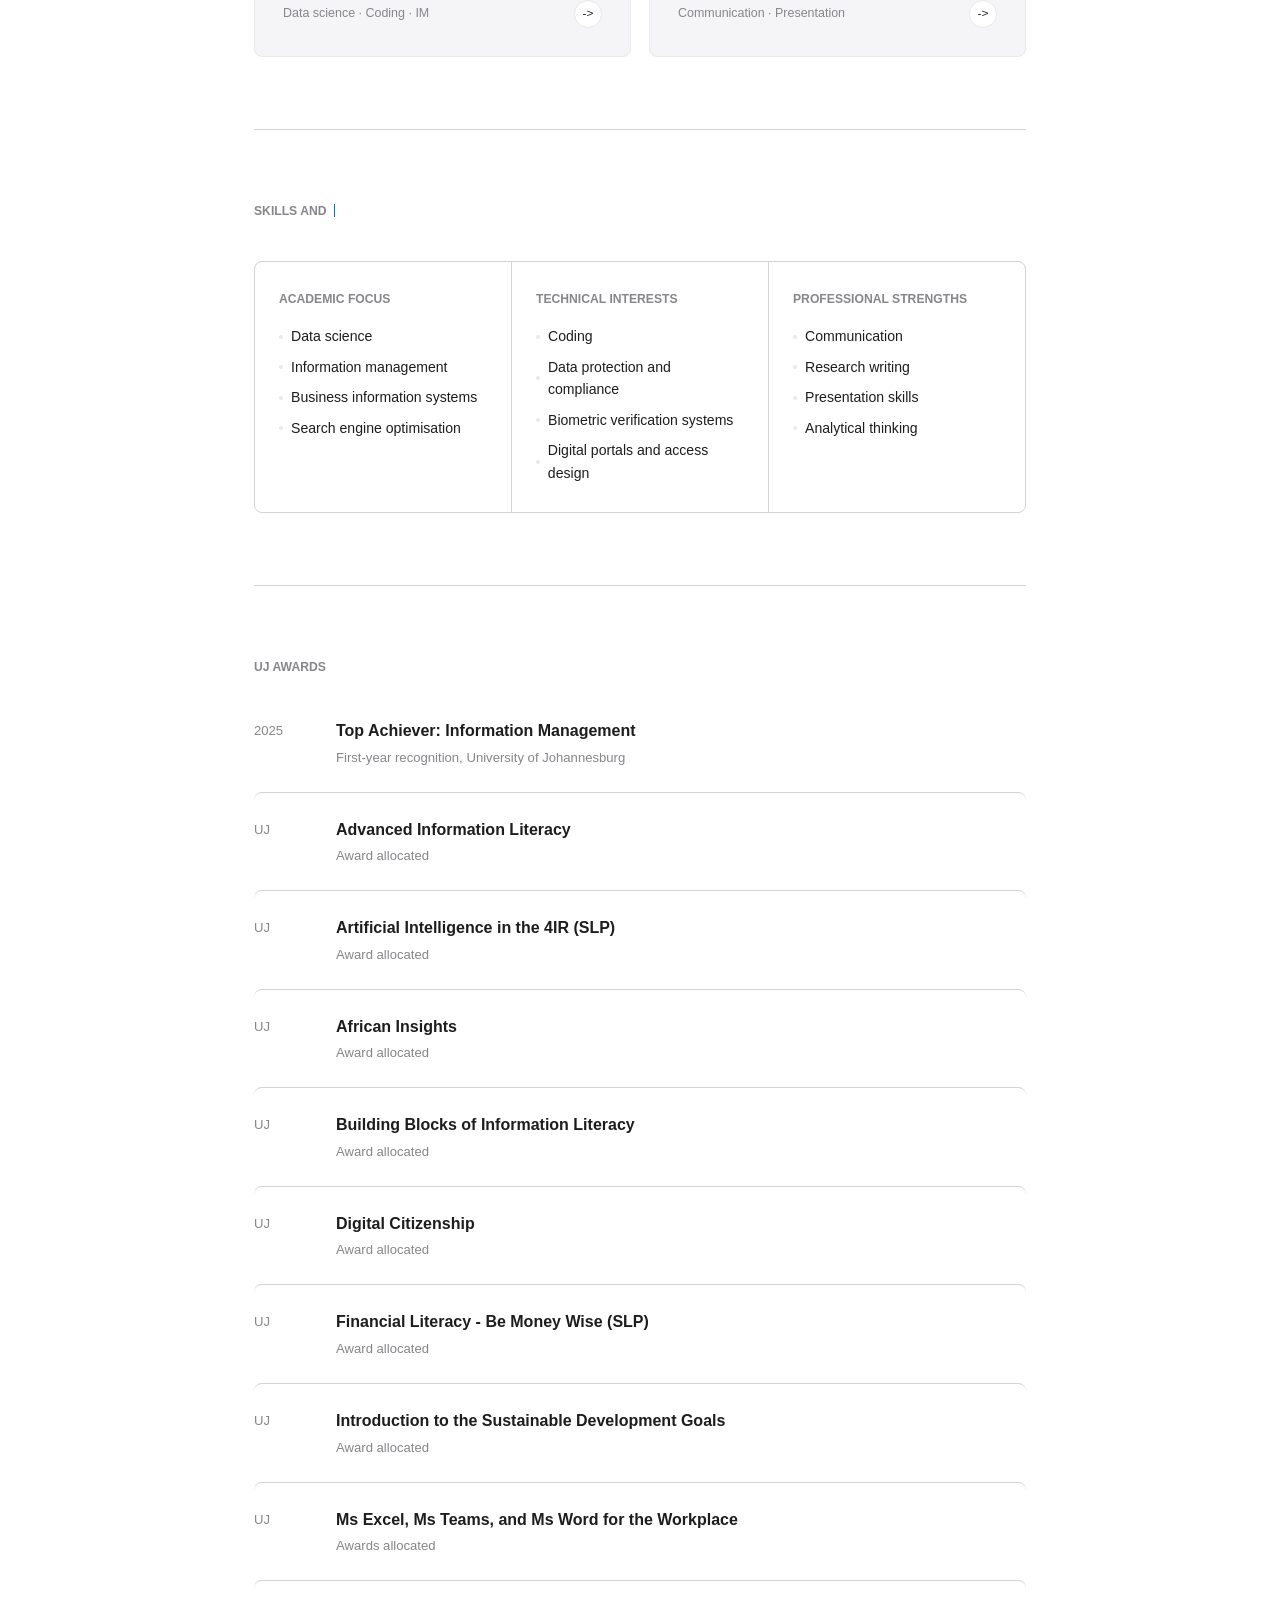
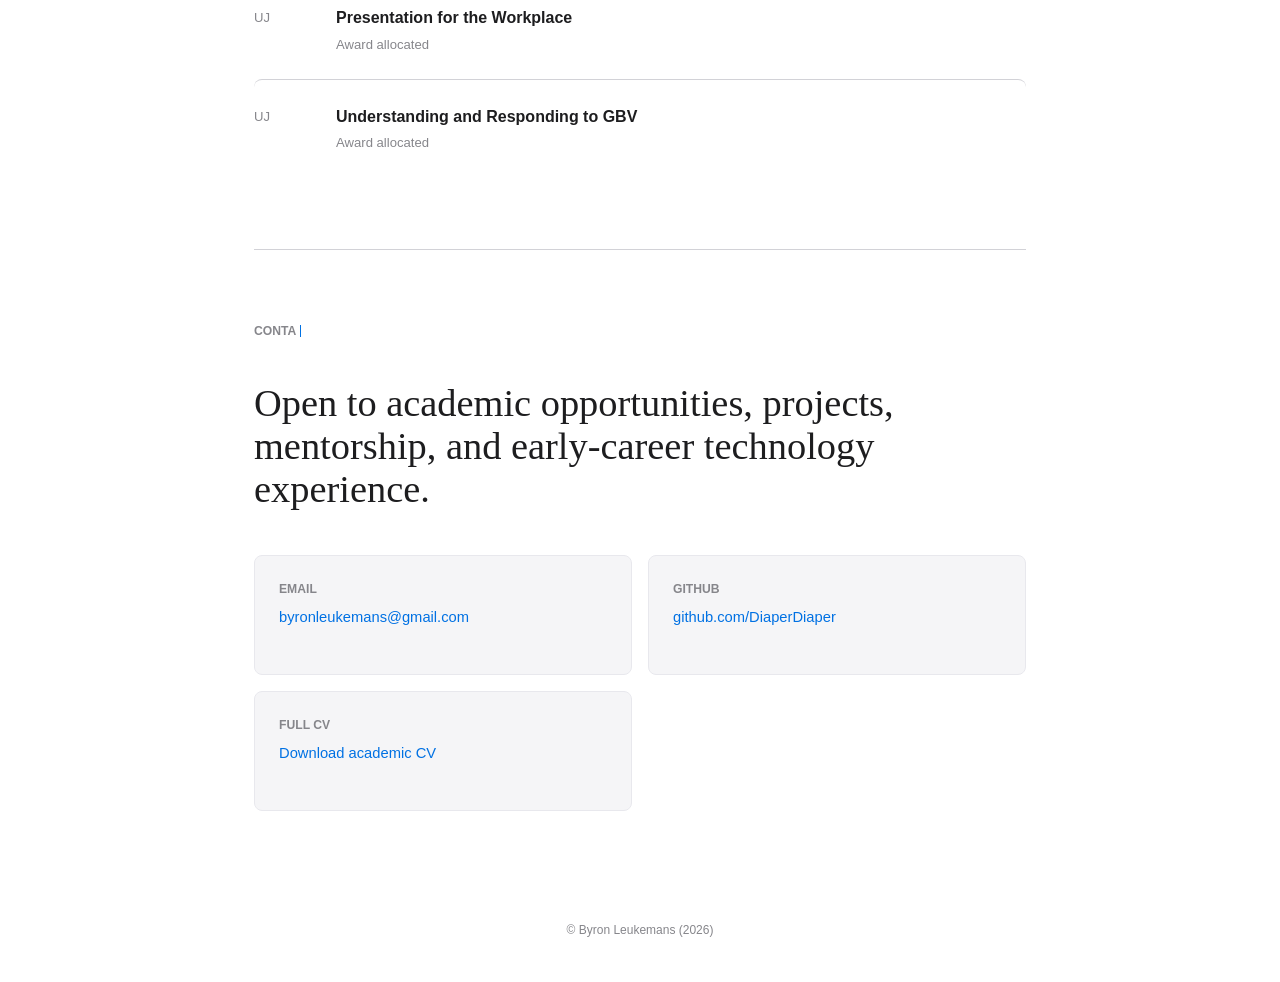
==== commit 6a5e0d89: "Version 7.2 Took down the PDF card for footer" ====
--- a/index.html
+++ b/index.html
@@ -612,7 +612,7 @@
           </a>
           <a
             class="contact-card"
-            href="assets/Byron-Leukemans-Academic-CV.pdf"
+            href="assets/BByron-Leukemans-Academic-CV.pdf"
             download
           >
             <p class="contact-card-label">Full CV</p>
